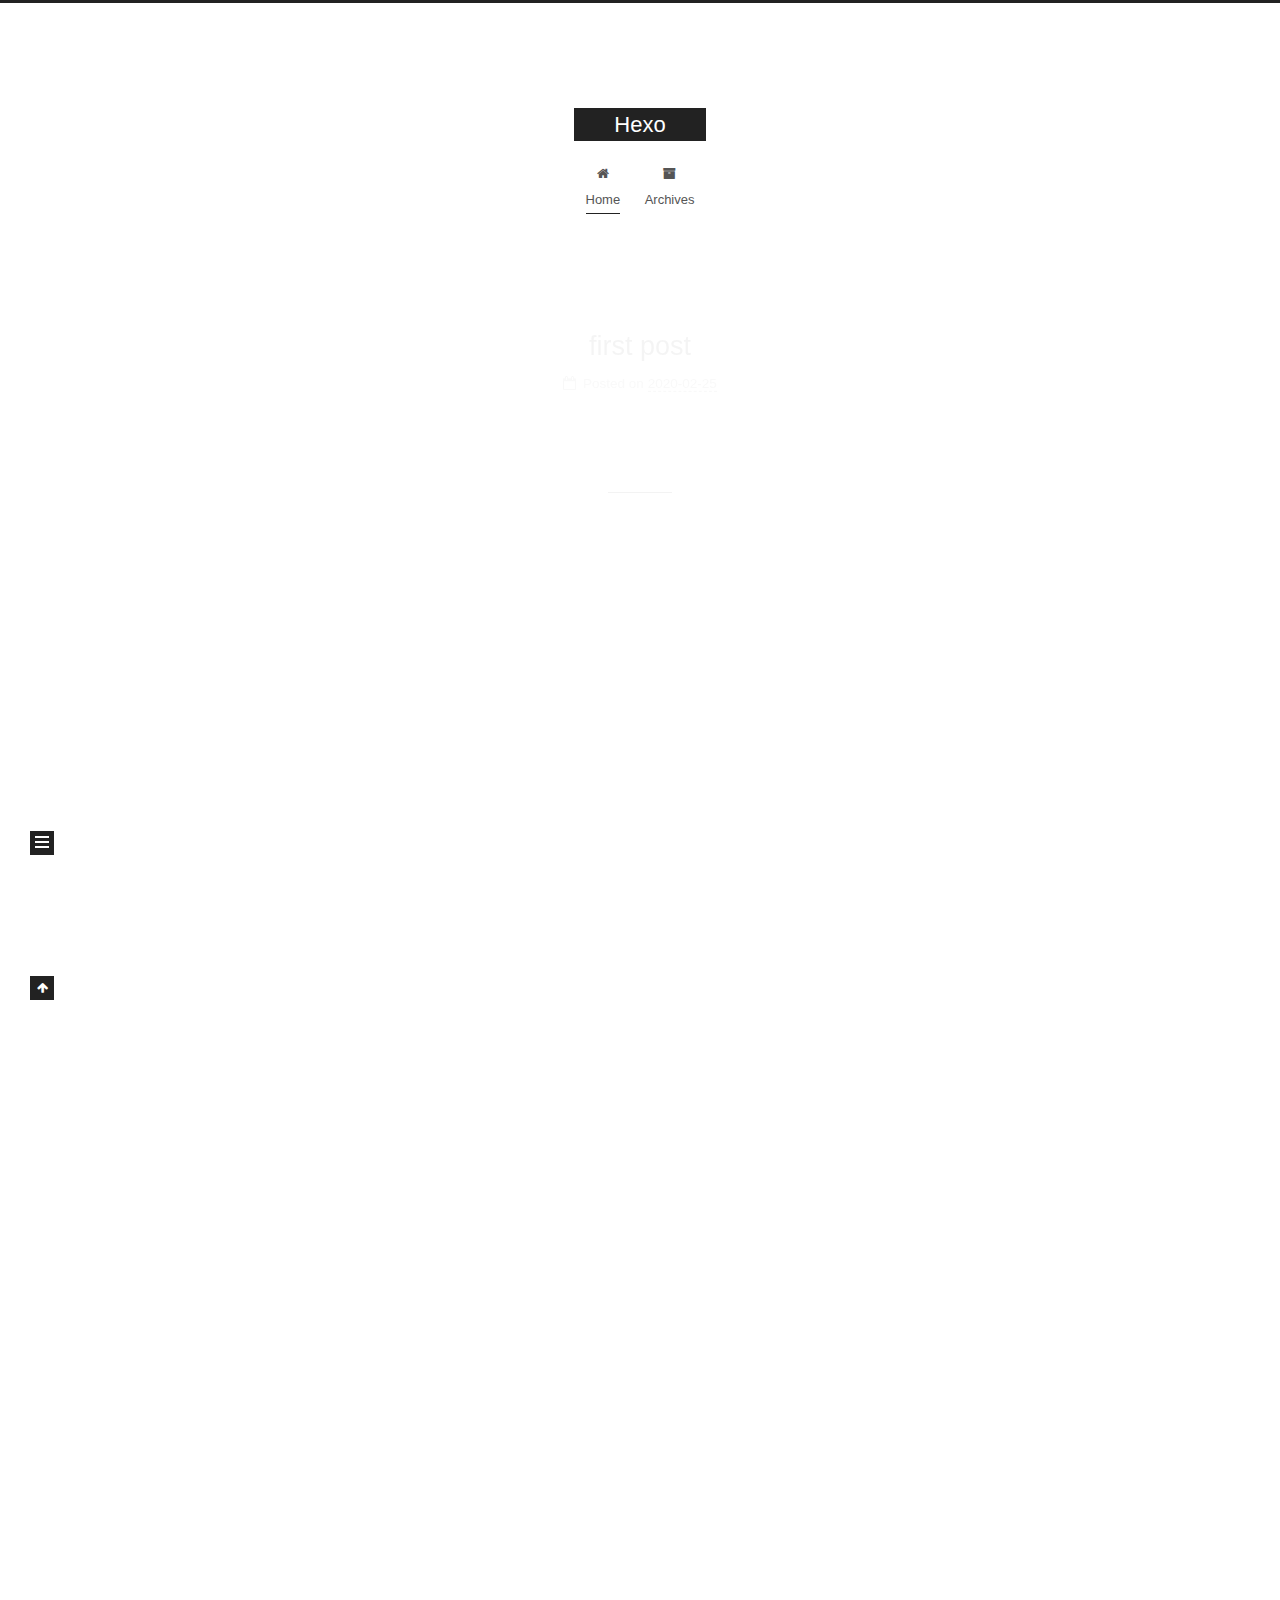
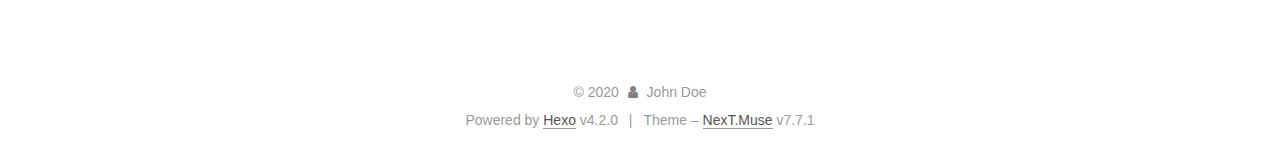
==== index.html @ 18171446 "Site updated: 2020-02-25 23:23:27" ====
<!DOCTYPE html>
<html lang="en">
<head>
  <meta charset="UTF-8">
<meta name="viewport" content="width=device-width, initial-scale=1, maximum-scale=2">
<meta name="theme-color" content="#222">
<meta name="generator" content="Hexo 4.2.0">
  <link rel="apple-touch-icon" sizes="180x180" href="/images/apple-touch-icon-next.png">
  <link rel="icon" type="image/png" sizes="32x32" href="/images/favicon-32x32-next.png">
  <link rel="icon" type="image/png" sizes="16x16" href="/images/favicon-16x16-next.png">
  <link rel="mask-icon" href="/images/logo.svg" color="#222">

<link rel="stylesheet" href="/css/main.css">


<link rel="stylesheet" href="/lib/font-awesome/css/font-awesome.min.css">

<script id="hexo-configurations">
    var NexT = window.NexT || {};
    var CONFIG = {"hostname":"yoursite.com","root":"/","scheme":"Muse","version":"7.7.1","exturl":false,"sidebar":{"position":"left","display":"post","padding":18,"offset":12,"onmobile":false},"copycode":{"enable":false,"show_result":false,"style":null},"back2top":{"enable":true,"sidebar":false,"scrollpercent":false},"bookmark":{"enable":false,"color":"#222","save":"auto"},"fancybox":false,"mediumzoom":false,"lazyload":false,"pangu":false,"comments":{"style":"tabs","active":null,"storage":true,"lazyload":false,"nav":null},"algolia":{"hits":{"per_page":10},"labels":{"input_placeholder":"Search for Posts","hits_empty":"We didn't find any results for the search: ${query}","hits_stats":"${hits} results found in ${time} ms"}},"localsearch":{"enable":false,"trigger":"auto","top_n_per_article":1,"unescape":false,"preload":false},"motion":{"enable":true,"async":false,"transition":{"post_block":"fadeIn","post_header":"slideDownIn","post_body":"slideDownIn","coll_header":"slideLeftIn","sidebar":"slideUpIn"}}};
  </script>

  <meta property="og:type" content="website">
<meta property="og:title" content="Hexo">
<meta property="og:url" content="http://yoursite.com/index.html">
<meta property="og:site_name" content="Hexo">
<meta property="og:locale" content="en_US">
<meta property="article:author" content="John Doe">
<meta name="twitter:card" content="summary">

<link rel="canonical" href="http://yoursite.com/">


<script id="page-configurations">
  // https://hexo.io/docs/variables.html
  CONFIG.page = {
    sidebar: "",
    isHome: true,
    isPost: false
  };
</script>

  <title>Hexo</title>
  






  <noscript>
  <style>
  .use-motion .brand,
  .use-motion .menu-item,
  .sidebar-inner,
  .use-motion .post-block,
  .use-motion .pagination,
  .use-motion .comments,
  .use-motion .post-header,
  .use-motion .post-body,
  .use-motion .collection-header { opacity: initial; }

  .use-motion .site-title,
  .use-motion .site-subtitle {
    opacity: initial;
    top: initial;
  }

  .use-motion .logo-line-before i { left: initial; }
  .use-motion .logo-line-after i { right: initial; }
  </style>
</noscript>

</head>

<body itemscope itemtype="http://schema.org/WebPage">
  <div class="container use-motion">
    <div class="headband"></div>

    <header class="header" itemscope itemtype="http://schema.org/WPHeader">
      <div class="header-inner"><div class="site-brand-container">
  <div class="site-nav-toggle">
    <div class="toggle" aria-label="Toggle navigation bar">
      <span class="toggle-line toggle-line-first"></span>
      <span class="toggle-line toggle-line-middle"></span>
      <span class="toggle-line toggle-line-last"></span>
    </div>
  </div>

  <div class="site-meta">

    <div>
      <a href="/" class="brand" rel="start">
        <span class="logo-line-before"><i></i></span>
        <span class="site-title">Hexo</span>
        <span class="logo-line-after"><i></i></span>
      </a>
    </div>
  </div>

  <div class="site-nav-right">
    <div class="toggle popup-trigger">
    </div>
  </div>
</div>


<nav class="site-nav">
  
  <ul id="menu" class="menu">
        <li class="menu-item menu-item-home">

    <a href="/" rel="section"><i class="fa fa-fw fa-home"></i>Home</a>

  </li>
        <li class="menu-item menu-item-archives">

    <a href="/archives/" rel="section"><i class="fa fa-fw fa-archive"></i>Archives</a>

  </li>
  </ul>

</nav>
</div>
    </header>

    
  <div class="back-to-top">
    <i class="fa fa-arrow-up"></i>
    <span>0%</span>
  </div>


    <main class="main">
      <div class="main-inner">
        <div class="content-wrap">
          

          <div class="content">
            

  <div class="posts-expand">
        
  
  
  <article itemscope itemtype="http://schema.org/Article" class="post-block home" lang="en">
    <link itemprop="mainEntityOfPage" href="http://yoursite.com/2020/02/25/first-post/">

    <span hidden itemprop="author" itemscope itemtype="http://schema.org/Person">
      <meta itemprop="image" content="/images/avatar.gif">
      <meta itemprop="name" content="John Doe">
      <meta itemprop="description" content="">
    </span>

    <span hidden itemprop="publisher" itemscope itemtype="http://schema.org/Organization">
      <meta itemprop="name" content="Hexo">
    </span>
      <header class="post-header">
        <h1 class="post-title" itemprop="name headline">
          
            <a href="/2020/02/25/first-post/" class="post-title-link" itemprop="url">first post</a>
        </h1>

        <div class="post-meta">
            <span class="post-meta-item">
              <span class="post-meta-item-icon">
                <i class="fa fa-calendar-o"></i>
              </span>
              <span class="post-meta-item-text">Posted on</span>

              <time title="Created: 2020-02-25 22:37:04" itemprop="dateCreated datePublished" datetime="2020-02-25T22:37:04+08:00">2020-02-25</time>
            </span>

          

        </div>
      </header>

    
    
    
    <div class="post-body" itemprop="articleBody">

      
          
      
    </div>

    
    
    
      <footer class="post-footer">
        <div class="post-eof"></div>
      </footer>
  </article>
  
  
  

        
  
  
  <article itemscope itemtype="http://schema.org/Article" class="post-block home" lang="en">
    <link itemprop="mainEntityOfPage" href="http://yoursite.com/2020/02/25/hello-world/">

    <span hidden itemprop="author" itemscope itemtype="http://schema.org/Person">
      <meta itemprop="image" content="/images/avatar.gif">
      <meta itemprop="name" content="John Doe">
      <meta itemprop="description" content="">
    </span>

    <span hidden itemprop="publisher" itemscope itemtype="http://schema.org/Organization">
      <meta itemprop="name" content="Hexo">
    </span>
      <header class="post-header">
        <h1 class="post-title" itemprop="name headline">
          
            <a href="/2020/02/25/hello-world/" class="post-title-link" itemprop="url">Hello World</a>
        </h1>

        <div class="post-meta">
            <span class="post-meta-item">
              <span class="post-meta-item-icon">
                <i class="fa fa-calendar-o"></i>
              </span>
              <span class="post-meta-item-text">Posted on</span>

              <time title="Created: 2020-02-25 22:09:13" itemprop="dateCreated datePublished" datetime="2020-02-25T22:09:13+08:00">2020-02-25</time>
            </span>

          

        </div>
      </header>

    
    
    
    <div class="post-body" itemprop="articleBody">

      
          <p>Welcome to <a href="https://hexo.io/" target="_blank" rel="noopener">Hexo</a>! This is your very first post. Check <a href="https://hexo.io/docs/" target="_blank" rel="noopener">documentation</a> for more info. If you get any problems when using Hexo, you can find the answer in <a href="https://hexo.io/docs/troubleshooting.html" target="_blank" rel="noopener">troubleshooting</a> or you can ask me on <a href="https://github.com/hexojs/hexo/issues" target="_blank" rel="noopener">GitHub</a>.</p>
<h2 id="Quick-Start"><a href="#Quick-Start" class="headerlink" title="Quick Start"></a>Quick Start</h2><h3 id="Create-a-new-post"><a href="#Create-a-new-post" class="headerlink" title="Create a new post"></a>Create a new post</h3><figure class="highlight bash"><table><tr><td class="gutter"><pre><span class="line">1</span><br></pre></td><td class="code"><pre><span class="line">$ hexo new <span class="string">"My New Post"</span></span><br></pre></td></tr></table></figure>

<p>More info: <a href="https://hexo.io/docs/writing.html" target="_blank" rel="noopener">Writing</a></p>
<h3 id="Run-server"><a href="#Run-server" class="headerlink" title="Run server"></a>Run server</h3><figure class="highlight bash"><table><tr><td class="gutter"><pre><span class="line">1</span><br></pre></td><td class="code"><pre><span class="line">$ hexo server</span><br></pre></td></tr></table></figure>

<p>More info: <a href="https://hexo.io/docs/server.html" target="_blank" rel="noopener">Server</a></p>
<h3 id="Generate-static-files"><a href="#Generate-static-files" class="headerlink" title="Generate static files"></a>Generate static files</h3><figure class="highlight bash"><table><tr><td class="gutter"><pre><span class="line">1</span><br></pre></td><td class="code"><pre><span class="line">$ hexo generate</span><br></pre></td></tr></table></figure>

<p>More info: <a href="https://hexo.io/docs/generating.html" target="_blank" rel="noopener">Generating</a></p>
<h3 id="Deploy-to-remote-sites"><a href="#Deploy-to-remote-sites" class="headerlink" title="Deploy to remote sites"></a>Deploy to remote sites</h3><figure class="highlight bash"><table><tr><td class="gutter"><pre><span class="line">1</span><br></pre></td><td class="code"><pre><span class="line">$ hexo deploy</span><br></pre></td></tr></table></figure>

<p>More info: <a href="https://hexo.io/docs/one-command-deployment.html" target="_blank" rel="noopener">Deployment</a></p>

      
    </div>

    
    
    
      <footer class="post-footer">
        <div class="post-eof"></div>
      </footer>
  </article>
  
  
  

  </div>

  



          </div>
          

<script>
  window.addEventListener('tabs:register', () => {
    let activeClass = CONFIG.comments.activeClass;
    if (CONFIG.comments.storage) {
      activeClass = localStorage.getItem('comments_active') || activeClass;
    }
    if (activeClass) {
      let activeTab = document.querySelector(`a[href="#comment-${activeClass}"]`);
      if (activeTab) {
        activeTab.click();
      }
    }
  });
  if (CONFIG.comments.storage) {
    window.addEventListener('tabs:click', event => {
      if (!event.target.matches('.tabs-comment .tab-content .tab-pane')) return;
      let commentClass = event.target.classList[1];
      localStorage.setItem('comments_active', commentClass);
    });
  }
</script>

        </div>
          
  
  <div class="toggle sidebar-toggle">
    <span class="toggle-line toggle-line-first"></span>
    <span class="toggle-line toggle-line-middle"></span>
    <span class="toggle-line toggle-line-last"></span>
  </div>

  <aside class="sidebar">
    <div class="sidebar-inner">

      <ul class="sidebar-nav motion-element">
        <li class="sidebar-nav-toc">
          Table of Contents
        </li>
        <li class="sidebar-nav-overview">
          Overview
        </li>
      </ul>

      <!--noindex-->
      <div class="post-toc-wrap sidebar-panel">
      </div>
      <!--/noindex-->

      <div class="site-overview-wrap sidebar-panel">
        <div class="site-author motion-element" itemprop="author" itemscope itemtype="http://schema.org/Person">
  <p class="site-author-name" itemprop="name">John Doe</p>
  <div class="site-description" itemprop="description"></div>
</div>
<div class="site-state-wrap motion-element">
  <nav class="site-state">
      <div class="site-state-item site-state-posts">
          <a href="/archives/">
        
          <span class="site-state-item-count">2</span>
          <span class="site-state-item-name">posts</span>
        </a>
      </div>
  </nav>
</div>



      </div>

    </div>
  </aside>
  <div id="sidebar-dimmer"></div>


      </div>
    </main>

    <footer class="footer">
      <div class="footer-inner">
        

<div class="copyright">
  
  &copy; 
  <span itemprop="copyrightYear">2020</span>
  <span class="with-love">
    <i class="fa fa-user"></i>
  </span>
  <span class="author" itemprop="copyrightHolder">John Doe</span>
</div>
  <div class="powered-by">Powered by <a href="https://hexo.io/" class="theme-link" rel="noopener" target="_blank">Hexo</a> v4.2.0
  </div>
  <span class="post-meta-divider">|</span>
  <div class="theme-info">Theme – <a href="https://muse.theme-next.org/" class="theme-link" rel="noopener" target="_blank">NexT.Muse</a> v7.7.1
  </div>

        








      </div>
    </footer>
  </div>

  
  <script src="/lib/anime.min.js"></script>
  <script src="/lib/velocity/velocity.min.js"></script>
  <script src="/lib/velocity/velocity.ui.min.js"></script>

<script src="/js/utils.js"></script>

<script src="/js/motion.js"></script>


<script src="/js/schemes/muse.js"></script>


<script src="/js/next-boot.js"></script>




  















  

  

</body>
</html>
---- css/main.css ----
:root {
  --body-bg-color: #fff;
  --content-bg-color: #fff;
  --card-bg-color: #f5f5f5;
  --text-color: #555;
  --link-color: #555;
  --link-hover-color: #222;
  --brand-color: #fff;
  --brand-hover-color: #fff;
  --table-row-odd-bg-color: #f9f9f9;
  --table-row-hover-bg-color: #f5f5f5;
  --menu-item-bg-color: #f5f5f5;
}
html {
  line-height: 1.15; /* 1 */
  -webkit-text-size-adjust: 100%; /* 2 */
}
body {
  margin: 0;
}
main {
  display: block;
}
h1 {
  font-size: 2em;
  margin: 0.67em 0;
}
hr {
  box-sizing: content-box; /* 1 */
  height: 0; /* 1 */
  overflow: visible; /* 2 */
}
pre {
  font-family: monospace, monospace; /* 1 */
  font-size: 1em; /* 2 */
}
a {
  background: transparent;
}
abbr[title] {
  border-bottom: none; /* 1 */
  text-decoration: underline; /* 2 */
  text-decoration: underline dotted; /* 2 */
}
b,
strong {
  font-weight: bolder;
}
code,
kbd,
samp {
  font-family: monospace, monospace; /* 1 */
  font-size: 1em; /* 2 */
}
small {
  font-size: 80%;
}
sub,
sup {
  font-size: 75%;
  line-height: 0;
  position: relative;
  vertical-align: baseline;
}
sub {
  bottom: -0.25em;
}
sup {
  top: -0.5em;
}
img {
  border-style: none;
}
button,
input,
optgroup,
select,
textarea {
  font-family: inherit; /* 1 */
  font-size: 100%; /* 1 */
  line-height: 1.15; /* 1 */
  margin: 0; /* 2 */
}
button,
input {
/* 1 */
  overflow: visible;
}
button,
select {
/* 1 */
  text-transform: none;
}
button,
[type='button'],
[type='reset'],
[type='submit'] {
  -webkit-appearance: button;
}
button::-moz-focus-inner,
[type='button']::-moz-focus-inner,
[type='reset']::-moz-focus-inner,
[type='submit']::-moz-focus-inner {
  border-style: none;
  padding: 0;
}
button:-moz-focusring,
[type='button']:-moz-focusring,
[type='reset']:-moz-focusring,
[type='submit']:-moz-focusring {
  outline: 1px dotted ButtonText;
}
fieldset {
  padding: 0.35em 0.75em 0.625em;
}
legend {
  box-sizing: border-box; /* 1 */
  color: inherit; /* 2 */
  display: table; /* 1 */
  max-width: 100%; /* 1 */
  padding: 0; /* 3 */
  white-space: normal; /* 1 */
}
progress {
  vertical-align: baseline;
}
textarea {
  overflow: auto;
}
[type='checkbox'],
[type='radio'] {
  box-sizing: border-box; /* 1 */
  padding: 0; /* 2 */
}
[type='number']::-webkit-inner-spin-button,
[type='number']::-webkit-outer-spin-button {
  height: auto;
}
[type='search'] {
  outline-offset: -2px; /* 2 */
  -webkit-appearance: textfield; /* 1 */
}
[type='search']::-webkit-search-decoration {
  -webkit-appearance: none;
}
::-webkit-file-upload-button {
  font: inherit; /* 2 */
  -webkit-appearance: button; /* 1 */
}
details {
  display: block;
}
summary {
  display: list-item;
}
template {
  display: none;
}
[hidden] {
  display: none;
}
::selection {
  background: #262a30;
  color: #fff;
}
html,
body {
  height: 100%;
}
body {
  background: var(--body-bg-color);
  color: var(--text-color);
  font-family: 'Lato', "PingFang SC", "Microsoft YaHei", sans-serif;
  font-size: 1em;
  line-height: 2;
}
@media (max-width: 991px) {
  body {
    padding-left: 0 !important;
    padding-right: 0 !important;
  }
}
h1,
h2,
h3,
h4,
h5,
h6 {
  font-family: 'Lato', "PingFang SC", "Microsoft YaHei", sans-serif;
  font-weight: bold;
  line-height: 1.5;
  margin: 20px 0 15px;
}
h1 {
  font-size: 1.5em;
}
h2 {
  font-size: 1.375em;
}
h3 {
  font-size: 1.25em;
}
h4 {
  font-size: 1.125em;
}
h5 {
  font-size: 1em;
}
h6 {
  font-size: 0.875em;
}
p {
  margin: 0 0 20px 0;
}
a,
span.exturl {
  border-bottom: 1px solid #999;
  color: var(--link-color);
  outline: 0;
  text-decoration: none;
  overflow-wrap: break-word;
  word-wrap: break-word;
  cursor: pointer;
}
a:hover,
span.exturl:hover {
  border-bottom-color: var(--link-hover-color);
  color: var(--link-hover-color);
}
iframe,
img,
video {
  display: block;
  margin-left: auto;
  margin-right: auto;
  max-width: 100%;
}
hr {
  background-image: repeating-linear-gradient(-45deg, #ddd, #ddd 4px, transparent 4px, transparent 8px);
  border: 0;
  height: 3px;
  margin: 40px 0;
}
blockquote {
  border-left: 4px solid #ddd;
  color: #666;
  margin: 0;
  padding: 0 15px;
}
blockquote cite::before {
  content: '-';
  padding: 0 5px;
}
dt {
  font-weight: bold;
}
dd {
  margin: 0;
  padding: 0;
}
kbd {
  background-color: #f5f5f5;
  background-image: linear-gradient(#eee, #fff, #eee);
  border: 1px solid #ccc;
  border-radius: 0.2em;
  box-shadow: 0.1em 0.1em 0.2em rgba(0,0,0,0.1);
  font-family: inherit;
  padding: 0.1em 0.3em;
  white-space: nowrap;
}
.table-container {
  overflow: auto;
}
table {
  border-collapse: collapse;
  border-spacing: 0;
  font-size: 0.875em;
  margin: 0 0 20px 0;
  width: 100%;
}
tbody tr:nth-of-type(odd) {
  background: var(--table-row-odd-bg-color);
}
tbody tr:hover {
  background: var(--table-row-hover-bg-color);
}
caption,
th,
td {
  font-weight: normal;
  padding: 8px;
  text-align: left;
  vertical-align: middle;
}
th,
td {
  border: 1px solid #ddd;
  border-bottom: 3px solid #ddd;
}
th {
  font-weight: 700;
  padding-bottom: 10px;
}
td {
  border-bottom-width: 1px;
}
.btn {
  background: #222;
  border: 2px solid #222;
  border-radius: 0;
  color: #fff;
  display: inline-block;
  font-size: 0.875em;
  line-height: 2;
  padding: 0 20px;
  text-decoration: none;
  transition-property: background-color;
  transition-delay: 0s;
  transition-duration: 0.2s;
  transition-timing-function: ease-in-out;
}
.btn:hover {
  background: #fff;
  border-color: #222;
  color: #222;
}
.btn + .btn {
  margin: 0 0 8px 8px;
}
.btn .fa-fw {
  text-align: left;
  width: 1.285714285714286em;
}
.toggle {
  line-height: 0;
}
.toggle .toggle-line {
  background: #fff;
  display: inline-block;
  height: 2px;
  left: 0;
  position: relative;
  top: 0;
  transition: all 0.4s;
  vertical-align: top;
  width: 100%;
}
.toggle .toggle-line:not(:first-child) {
  margin-top: 3px;
}
.toggle.toggle-arrow .toggle-line-first {
  left: 50%;
  top: 2px;
  transform: rotate(45deg);
  width: 50%;
}
.toggle.toggle-arrow .toggle-line-middle {
  left: 2px;
  width: 90%;
}
.toggle.toggle-arrow .toggle-line-last {
  left: 50%;
  top: -2px;
  transform: rotate(-45deg);
  width: 50%;
}
.toggle.toggle-close .toggle-line-first {
  transform: rotate(-45deg);
  top: 5px;
}
.toggle.toggle-close .toggle-line-middle {
  opacity: 0;
}
.toggle.toggle-close .toggle-line-last {
  transform: rotate(45deg);
  top: -5px;
}
.highlight,
pre {
  background: #f7f7f7;
  color: #4d4d4c;
  line-height: 1.6;
  margin: 0 auto 20px;
}
pre,
code {
  font-family: consolas, Menlo, monospace, "PingFang SC", "Microsoft YaHei";
}
code {
  background: #eee;
  border-radius: 3px;
  color: #555;
  padding: 2px 4px;
  overflow-wrap: break-word;
  word-wrap: break-word;
}
.highlight *::selection {
  background: #d6d6d6;
}
.highlight pre {
  border: 0;
  margin: 0;
  padding: 10px 0;
}
.highlight table {
  border: 0;
  margin: 0;
  width: auto;
}
.highlight td {
  border: 0;
  padding: 0;
}
.highlight figcaption {
  background: #eee;
  color: #4d4d4c;
  display: flex;
  font-size: 0.875em;
  justify-content: space-between;
  line-height: 1.2;
  padding: 0.5em;
}
.highlight figcaption a {
  color: #4d4d4c;
}
.highlight figcaption a:hover {
  border-bottom-color: #4d4d4c;
}
.highlight .gutter {
  -moz-user-select: none;
  -ms-user-select: none;
  -webkit-user-select: none;
  user-select: none;
}
.highlight .gutter pre {
  background: #eff2f3;
  color: #869194;
  padding-left: 10px;
  padding-right: 10px;
  text-align: right;
}
.highlight .code pre {
  background: #f7f7f7;
  padding-left: 10px;
  width: 100%;
}
.gist table {
  width: auto;
}
.gist table td {
  border: 0;
}
pre {
  overflow: auto;
  padding: 10px;
}
pre code {
  background: none;
  color: #4d4d4c;
  font-size: 0.875em;
  padding: 0;
  text-shadow: none;
}
pre .deletion {
  background: #fdd;
}
pre .addition {
  background: #dfd;
}
pre .meta {
  color: #eab700;
  -moz-user-select: none;
  -ms-user-select: none;
  -webkit-user-select: none;
  user-select: none;
}
pre .comment {
  color: #8e908c;
}
pre .variable,
pre .attribute,
pre .tag,
pre .name,
pre .regexp,
pre .ruby .constant,
pre .xml .tag .title,
pre .xml .pi,
pre .xml .doctype,
pre .html .doctype,
pre .css .id,
pre .css .class,
pre .css .pseudo {
  color: #c82829;
}
pre .number,
pre .preprocessor,
pre .built_in,
pre .builtin-name,
pre .literal,
pre .params,
pre .constant,
pre .command {
  color: #f5871f;
}
pre .ruby .class .title,
pre .css .rules .attribute,
pre .string,
pre .symbol,
pre .value,
pre .inheritance,
pre .header,
pre .ruby .symbol,
pre .xml .cdata,
pre .special,
pre .formula {
  color: #718c00;
}
pre .title,
pre .css .hexcolor {
  color: #3e999f;
}
pre .function,
pre .python .decorator,
pre .python .title,
pre .ruby .function .title,
pre .ruby .title .keyword,
pre .perl .sub,
pre .javascript .title,
pre .coffeescript .title {
  color: #4271ae;
}
pre .keyword,
pre .javascript .function {
  color: #8959a8;
}
.blockquote-center {
  border-left: none;
  margin: 40px 0;
  padding: 0;
  position: relative;
  text-align: center;
}
.blockquote-center::before,
.blockquote-center::after {
  background-repeat: no-repeat;
  background-size: 22px 22px;
  content: ' ';
  display: block;
  height: 24px;
  opacity: 0.2;
  position: absolute;
  width: 100%;
}
.blockquote-center::before {
  background-image: url("../images/quote-l.svg");
  background-position: 0 -6px;
  border-top: 1px solid #ccc;
  top: -20px;
}
.blockquote-center::after {
  background-image: url("../images/quote-r.svg");
  background-position: 100% 8px;
  border-bottom: 1px solid #ccc;
  bottom: -20px;
}
.blockquote-center p,
.blockquote-center div {
  text-align: center;
}
.post-body .group-picture img {
  margin: 0 auto;
  padding: 0 3px;
}
.group-picture-row {
  margin-bottom: 6px;
  overflow: hidden;
}
.group-picture-column {
  float: left;
  margin-bottom: 10px;
}
.post-body .label {
  color: #555;
  display: inline;
  padding: 0 2px;
}
.post-body .label.default {
  background: #f0f0f0;
}
.post-body .label.primary {
  background: #efe6f7;
}
.post-body .label.info {
  background: #e5f2f8;
}
.post-body .label.success {
  background: #e7f4e9;
}
.post-body .label.warning {
  background: #fcf6e1;
}
.post-body .label.danger {
  background: #fae8eb;
}
.post-body .tabs {
  margin-bottom: 20px;
}
.post-body .tabs,
.tabs-comment {
  display: block;
  padding-top: 10px;
  position: relative;
}
.post-body .tabs ul.nav-tabs,
.tabs-comment ul.nav-tabs {
  display: flex;
  flex-wrap: wrap;
  margin: 0;
  margin-bottom: -1px;
  padding: 0;
}
@media (max-width: 413px) {
  .post-body .tabs ul.nav-tabs,
  .tabs-comment ul.nav-tabs {
    display: block;
    margin-bottom: 5px;
  }
}
.post-body .tabs ul.nav-tabs li.tab,
.tabs-comment ul.nav-tabs li.tab {
  border-bottom: 1px solid #ddd;
  border-left: 1px solid transparent;
  border-right: 1px solid transparent;
  border-top: 3px solid transparent;
  flex-grow: 1;
  list-style-type: none;
  border-radius: 0 0 0 0;
}
@media (max-width: 413px) {
  .post-body .tabs ul.nav-tabs li.tab,
  .tabs-comment ul.nav-tabs li.tab {
    border-bottom: 1px solid transparent;
    border-left: 3px solid transparent;
    border-right: 1px solid transparent;
    border-top: 1px solid transparent;
  }
}
@media (max-width: 413px) {
  .post-body .tabs ul.nav-tabs li.tab,
  .tabs-comment ul.nav-tabs li.tab {
    border-radius: 0;
  }
}
.post-body .tabs ul.nav-tabs li.tab a,
.tabs-comment ul.nav-tabs li.tab a {
  border-bottom: initial;
  display: block;
  line-height: 1.8;
  outline: 0;
  padding: 0.25em 0.75em;
  text-align: center;
  transition-delay: 0s;
  transition-duration: 0.2s;
  transition-timing-function: ease-out;
}
.post-body .tabs ul.nav-tabs li.tab a i,
.tabs-comment ul.nav-tabs li.tab a i {
  width: 1.285714285714286em;
}
.post-body .tabs ul.nav-tabs li.tab.active,
.tabs-comment ul.nav-tabs li.tab.active {
  border-bottom: 1px solid transparent;
  border-left: 1px solid #ddd;
  border-right: 1px solid #ddd;
  border-top: 3px solid #fc6423;
}
@media (max-width: 413px) {
  .post-body .tabs ul.nav-tabs li.tab.active,
  .tabs-comment ul.nav-tabs li.tab.active {
    border-bottom: 1px solid #ddd;
    border-left: 3px solid #fc6423;
    border-right: 1px solid #ddd;
    border-top: 1px solid #ddd;
  }
}
.post-body .tabs ul.nav-tabs li.tab.active a,
.tabs-comment ul.nav-tabs li.tab.active a {
  color: var(--link-color);
  cursor: default;
}
.post-body .tabs .tab-content .tab-pane,
.tabs-comment .tab-content .tab-pane {
  border: 1px solid #ddd;
  border-top: 0;
  padding: 20px 20px 0 20px;
  border-radius: 0;
}
.post-body .tabs .tab-content .tab-pane:not(.active),
.tabs-comment .tab-content .tab-pane:not(.active) {
  display: none;
}
.post-body .tabs .tab-content .tab-pane.active,
.tabs-comment .tab-content .tab-pane.active {
  display: block;
}
.post-body .tabs .tab-content .tab-pane.active:nth-of-type(1),
.tabs-comment .tab-content .tab-pane.active:nth-of-type(1) {
  border-radius: 0 0 0 0;
}
@media (max-width: 413px) {
  .post-body .tabs .tab-content .tab-pane.active:nth-of-type(1),
  .tabs-comment .tab-content .tab-pane.active:nth-of-type(1) {
    border-radius: 0;
  }
}
.post-body .note {
  border-radius: 3px;
  margin-bottom: 20px;
  padding: 15px;
  position: relative;
  border: 1px solid #eee;
  border-left-width: 5px;
}
.post-body .note h2,
.post-body .note h3,
.post-body .note h4,
.post-body .note h5,
.post-body .note h6 {
  margin-top: 0;
  border-bottom: initial;
  margin-bottom: 0;
  padding-top: 0;
}
.post-body .note p:first-child,
.post-body .note ul:first-child,
.post-body .note ol:first-child,
.post-body .note table:first-child,
.post-body .note pre:first-child,
.post-body .note blockquote:first-child,
.post-body .note img:first-child {
  margin-top: 0;
}
.post-body .note p:last-child,
.post-body .note ul:last-child,
.post-body .note ol:last-child,
.post-body .note table:last-child,
.post-body .note pre:last-child,
.post-body .note blockquote:last-child,
.post-body .note img:last-child {
  margin-bottom: 0;
}
.post-body .note.default {
  border-left-color: #777;
}
.post-body .note.default h2,
.post-body .note.default h3,
.post-body .note.default h4,
.post-body .note.default h5,
.post-body .note.default h6 {
  color: #777;
}
.post-body .note.primary {
  border-left-color: #6f42c1;
}
.post-body .note.primary h2,
.post-body .note.primary h3,
.post-body .note.primary h4,
.post-body .note.primary h5,
.post-body .note.primary h6 {
  color: #6f42c1;
}
.post-body .note.info {
  border-left-color: #428bca;
}
.post-body .note.info h2,
.post-body .note.info h3,
.post-body .note.info h4,
.post-body .note.info h5,
.post-body .note.info h6 {
  color: #428bca;
}
.post-body .note.success {
  border-left-color: #5cb85c;
}
.post-body .note.success h2,
.post-body .note.success h3,
.post-body .note.success h4,
.post-body .note.success h5,
.post-body .note.success h6 {
  color: #5cb85c;
}
.post-body .note.warning {
  border-left-color: #f0ad4e;
}
.post-body .note.warning h2,
.post-body .note.warning h3,
.post-body .note.warning h4,
.post-body .note.warning h5,
.post-body .note.warning h6 {
  color: #f0ad4e;
}
.post-body .note.danger {
  border-left-color: #d9534f;
}
.post-body .note.danger h2,
.post-body .note.danger h3,
.post-body .note.danger h4,
.post-body .note.danger h5,
.post-body .note.danger h6 {
  color: #d9534f;
}
.pagination .prev,
.pagination .next,
.pagination .page-number,
.pagination .space {
  display: inline-block;
  margin: 0 10px;
  padding: 0 11px;
  position: relative;
  top: -1px;
}
@media (max-width: 767px) {
  .pagination .prev,
  .pagination .next,
  .pagination .page-number,
  .pagination .space {
    margin: 0 5px;
  }
}
.pagination {
  border-top: 1px solid #eee;
  margin: 120px 0 0;
  text-align: center;
}
.pagination .prev,
.pagination .next,
.pagination .page-number {
  border-bottom: 0;
  border-top: 1px solid #eee;
  transition-property: border-color;
  transition-delay: 0s;
  transition-duration: 0.2s;
  transition-timing-function: ease-in-out;
}
.pagination .prev:hover,
.pagination .next:hover,
.pagination .page-number:hover {
  border-top-color: #222;
}
.pagination .space {
  margin: 0;
  padding: 0;
}
.pagination .prev {
  margin-left: 0;
}
.pagination .next {
  margin-right: 0;
}
.pagination .page-number.current {
  background: #ccc;
  border-top-color: #ccc;
  color: #fff;
}
@media (max-width: 767px) {
  .pagination {
    border-top: none;
  }
  .pagination .prev,
  .pagination .next,
  .pagination .page-number {
    border-bottom: 1px solid #eee;
    border-top: 0;
    margin-bottom: 10px;
    padding: 0 10px;
  }
  .pagination .prev:hover,
  .pagination .next:hover,
  .pagination .page-number:hover {
    border-bottom-color: #222;
  }
}
.comments {
  margin: 60px 20px 0;
  overflow: hidden;
}
.comment-button-group {
  display: flex;
  flex-wrap: wrap-reverse;
  justify-content: center;
  margin: 1em 0;
}
.comment-button-group .comment-button {
  margin: 0.1em 0.2em;
}
.comment-button-group .comment-button.active {
  background: #fff;
  border-color: #222;
  color: #222;
}
.comment-position {
  display: none;
}
.comment-position.active {
  display: block;
}
.tabs-comment {
  background: var(--content-bg-color);
  margin-top: 4em;
  padding-top: 0;
}
.tabs-comment .comments {
  border: 0;
  box-shadow: none;
  margin-top: 0;
  padding-top: 0;
}
.container {
  min-height: 100%;
  position: relative;
}
.main-inner {
  margin: 0 auto;
  width: 700px;
}
@media (min-width: 1200px) {
  .main-inner {
    width: 800px;
  }
}
@media (min-width: 1600px) {
  .main-inner {
    width: 900px;
  }
}
.header {
  background: transparent;
}
.header-inner {
  margin: 0 auto;
  width: 700px;
}
@media (min-width: 1200px) {
  .header-inner {
    width: 800px;
  }
}
@media (min-width: 1600px) {
  .header-inner {
    width: 900px;
  }
}
.site-brand-container {
  display: flex;
  flex-shrink: 0;
  padding: 0 10px;
}
.headband {
  background: #222;
  height: 3px;
}
.site-meta {
  flex-grow: 1;
  text-align: center;
}
@media (max-width: 767px) {
  .site-meta {
    text-align: center;
  }
}
.brand {
  border-bottom: none;
  color: var(--brand-color);
  display: inline-block;
  line-height: 1.375em;
  padding: 0 40px;
  position: relative;
}
.brand:hover {
  color: var(--brand-hover-color);
}
.site-title {
  display: inline-block;
  font-family: 'Lato', "PingFang SC", "Microsoft YaHei", sans-serif;
  font-size: 1.375em;
  font-weight: normal;
  line-height: 1.5;
  vertical-align: top;
}
.site-subtitle {
  color: #999;
  font-size: 0.8125em;
  margin: 10px 0;
}
.use-motion .brand {
  opacity: 0;
}
.use-motion .site-title,
.use-motion .site-subtitle,
.use-motion .custom-logo-image {
  opacity: 0;
  position: relative;
  top: -10px;
}
.site-nav-toggle,
.site-nav-right {
  display: none;
}
@media (max-width: 767px) {
  .site-nav-toggle,
  .site-nav-right {
    display: flex;
    flex-direction: column;
    justify-content: center;
  }
}
.site-nav-toggle .toggle,
.site-nav-right .toggle {
  color: var(--text-color);
  padding: 10px;
  width: 22px;
}
.site-nav-toggle .toggle .toggle-line,
.site-nav-right .toggle .toggle-line {
  background: var(--text-color);
  border-radius: 1px;
}
.site-nav {
  display: block;
}
@media (max-width: 767px) {
  .site-nav {
    clear: both;
    display: none;
  }
}
.site-nav.site-nav-on {
  display: block;
}
.menu {
  margin-top: 20px;
  padding-left: 0;
  text-align: center;
}
.menu-item {
  display: inline-block;
  list-style: none;
  margin: 0 10px;
}
@media (max-width: 767px) {
  .menu-item {
    display: block;
    margin-top: 10px;
  }
  .menu-item.menu-item-search {
    display: none;
  }
}
.menu-item a,
.menu-item span.exturl {
  border-bottom: 0;
  display: block;
  font-size: 0.8125em;
  transition-property: border-color;
  transition-delay: 0s;
  transition-duration: 0.2s;
  transition-timing-function: ease-in-out;
}
@media (hover: none) {
  .menu-item a:hover,
  .menu-item span.exturl:hover {
    border-bottom-color: transparent !important;
  }
}
.menu-item .fa {
  margin-right: 8px;
}
.menu-item .badge {
  display: inline-block;
  font-weight: bold;
  line-height: 1;
  margin-left: 0.35em;
  margin-top: 0.35em;
  text-align: center;
  white-space: nowrap;
}
@media (max-width: 767px) {
  .menu-item .badge {
    float: right;
    margin-left: 0;
  }
}
.menu-item-active a,
.menu .menu-item a:hover,
.menu .menu-item span.exturl:hover {
  background: var(--menu-item-bg-color);
}
.use-motion .menu-item {
  opacity: 0;
}
.sidebar {
  background: #222;
  bottom: 0;
  box-shadow: inset 0 2px 6px #000;
  position: fixed;
  top: 0;
}
@media (max-width: 991px) {
  .sidebar {
    display: none;
  }
}
.sidebar-inner {
  color: #999;
  padding: 18px 10px;
  text-align: center;
}
.cc-license {
  margin-top: 10px;
  text-align: center;
}
.cc-license .cc-opacity {
  border-bottom: none;
  opacity: 0.7;
}
.cc-license .cc-opacity:hover {
  opacity: 0.9;
}
.cc-license img {
  display: inline-block;
}
.site-author-image {
  border: 2px solid #333;
  display: block;
  margin: 0 auto;
  max-width: 96px;
  padding: 2px;
}
.site-author-name {
  color: #f5f5f5;
  font-weight: normal;
  margin: 5px 0 0;
  text-align: center;
}
.site-description {
  color: #999;
  font-size: 1em;
  margin-top: 5px;
  text-align: center;
}
.links-of-author {
  margin-top: 15px;
}
.links-of-author a,
.links-of-author span.exturl {
  border-bottom-color: #555;
  display: inline-block;
  font-size: 0.8125em;
  margin-bottom: 10px;
  margin-right: 10px;
  vertical-align: middle;
}
.links-of-author a::before,
.links-of-author span.exturl::before {
  background: #ccff20;
  border-radius: 50%;
  content: ' ';
  display: inline-block;
  height: 4px;
  margin-right: 3px;
  vertical-align: middle;
  width: 4px;
}
.sidebar-button {
  margin-top: 15px;
}
.sidebar-button a {
  border: 1px solid #fc6423;
  border-radius: 4px;
  color: #fc6423;
  display: inline-block;
  padding: 0 15px;
}
.sidebar-button a .fa {
  margin-right: 5px;
}
.sidebar-button a:hover {
  background: #fc6423;
  border: 1px solid #fc6423;
  color: #fff;
}
.sidebar-button a:hover .fa {
  color: #fff;
}
.links-of-blogroll {
  font-size: 0.8125em;
  margin-top: 10px;
}
.links-of-blogroll-title {
  font-size: 0.875em;
  font-weight: 600;
  margin-top: 0;
}
.links-of-blogroll-list {
  list-style: none;
  margin: 0;
  padding: 0;
}
#sidebar-dimmer {
  display: none;
}
@media (max-width: 767px) {
  #sidebar-dimmer {
    background: #000;
    display: block;
    height: 100%;
    left: 100%;
    opacity: 0;
    position: fixed;
    top: 0;
    width: 100%;
    z-index: 1100;
  }
  .sidebar-active + #sidebar-dimmer {
    opacity: 0.7;
    transform: translateX(-100%);
    transition: opacity 0.5s;
  }
}
.sidebar-nav {
  margin: 0;
  padding-bottom: 20px;
  padding-left: 0;
}
.sidebar-nav li {
  border-bottom: 1px solid transparent;
  color: #555;
  cursor: pointer;
  display: inline-block;
  font-size: 0.875em;
}
.sidebar-nav li.sidebar-nav-overview {
  margin-left: 10px;
}
.sidebar-nav li:hover {
  color: #f5f5f5;
}
.sidebar-nav .sidebar-nav-active {
  border-bottom-color: #87daff;
  color: #87daff;
}
.sidebar-nav .sidebar-nav-active:hover {
  color: #87daff;
}
.sidebar-panel {
  display: none;
  overflow-x: hidden;
  overflow-y: auto;
}
.sidebar-panel-active {
  display: block;
}
.sidebar-toggle {
  background: #222;
  bottom: 45px;
  cursor: pointer;
  height: 14px;
  left: 30px;
  padding: 5px;
  position: fixed;
  width: 14px;
  z-index: 1300;
}
@media (max-width: 991px) {
  .sidebar-toggle {
    left: 20px;
    opacity: 0.8;
    display: none;
  }
}
.sidebar-toggle:hover .toggle-line {
  background: #87daff;
}
.post-toc {
  font-size: 0.875em;
}
.post-toc ol {
  list-style: none;
  margin: 0;
  padding: 0 2px 5px 10px;
  text-align: left;
}
.post-toc ol > ol {
  padding-left: 0;
}
.post-toc ol a {
  transition-property: all;
  transition-delay: 0s;
  transition-duration: 0.2s;
  transition-timing-function: ease-in-out;
}
.post-toc .nav-item {
  line-height: 1.8;
  overflow: hidden;
  text-overflow: ellipsis;
  white-space: nowrap;
}
.post-toc .nav .nav-child {
  display: none;
}
.post-toc .nav .active > .nav-child {
  display: block;
}
.post-toc .nav .active-current > .nav-child {
  display: block;
}
.post-toc .nav .active-current > .nav-child > .nav-item {
  display: block;
}
.post-toc .nav .active > a {
  border-bottom-color: #87daff;
  color: #87daff;
}
.post-toc .nav .active-current > a {
  color: #87daff;
}
.post-toc .nav .active-current > a:hover {
  color: #87daff;
}
.site-state {
  display: flex;
  justify-content: center;
  line-height: 1.4;
  margin-top: 10px;
  overflow: hidden;
  text-align: center;
  white-space: nowrap;
}
.site-state-item {
  padding: 0 15px;
}
.site-state-item:not(:first-child) {
  border-left: 1px solid #333;
}
.site-state-item a {
  border-bottom: none;
}
.site-state-item-count {
  display: block;
  font-size: 1.25em;
  font-weight: 600;
  text-align: center;
}
.site-state-item-name {
  color: inherit;
  font-size: 0.875em;
}
.footer {
  color: #999;
  font-size: 0.875em;
  padding: 20px 0;
}
.footer.footer-fixed {
  bottom: 0;
  left: 0;
  position: absolute;
  right: 0;
}
.footer-inner {
  box-sizing: border-box;
  margin: 0 auto;
  text-align: center;
  width: 700px;
}
@media (min-width: 1200px) {
  .footer-inner {
    width: 800px;
  }
}
@media (min-width: 1600px) {
  .footer-inner {
    width: 900px;
  }
}
.with-love {
  color: #808080;
  display: inline-block;
  margin: 0 5px;
}
.powered-by,
.theme-info {
  display: inline-block;
}
@-moz-keyframes iconAnimate {
  0%, 100% {
    transform: scale(1);
  }
  10%, 30% {
    transform: scale(0.9);
  }
  20%, 40%, 60%, 80% {
    transform: scale(1.1);
  }
  50%, 70% {
    transform: scale(1.1);
  }
}
@-webkit-keyframes iconAnimate {
  0%, 100% {
    transform: scale(1);
  }
  10%, 30% {
    transform: scale(0.9);
  }
  20%, 40%, 60%, 80% {
    transform: scale(1.1);
  }
  50%, 70% {
    transform: scale(1.1);
  }
}
@-o-keyframes iconAnimate {
  0%, 100% {
    transform: scale(1);
  }
  10%, 30% {
    transform: scale(0.9);
  }
  20%, 40%, 60%, 80% {
    transform: scale(1.1);
  }
  50%, 70% {
    transform: scale(1.1);
  }
}
@keyframes iconAnimate {
  0%, 100% {
    transform: scale(1);
  }
  10%, 30% {
    transform: scale(0.9);
  }
  20%, 40%, 60%, 80% {
    transform: scale(1.1);
  }
  50%, 70% {
    transform: scale(1.1);
  }
}
.back-to-top {
  font-size: 12px;
  text-align: center;
  transition-delay: 0s;
  transition-duration: 0.2s;
  transition-timing-function: ease-in-out;
}
.back-to-top {
  background: #222;
  bottom: -100px;
  box-sizing: border-box;
  color: #fff;
  cursor: pointer;
  left: 30px;
  opacity: 1;
  padding: 0 6px;
  position: fixed;
  transition-property: bottom;
  z-index: 1300;
  width: 24px;
}
.back-to-top span {
  display: none;
}
.back-to-top:hover {
  color: #87daff;
}
.back-to-top.back-to-top-on {
  bottom: 19px;
}
@media (max-width: 991px) {
  .back-to-top {
    left: 20px;
    opacity: 0.8;
  }
}
.post-body {
  font-family: 'Lato', "PingFang SC", "Microsoft YaHei", sans-serif;
  overflow-wrap: break-word;
  word-wrap: break-word;
}
@media (min-width: 1200px) {
  .post-body {
    font-size: 1.125em;
  }
}
.post-body span.exturl .fa {
  font-size: 0.875em;
  margin-left: 4px;
}
.post-body .image-caption,
.post-body .figure .caption {
  color: #999;
  font-size: 0.875em;
  font-weight: bold;
  line-height: 1;
  margin: -20px auto 15px;
  text-align: center;
}
.post-sticky-flag {
  display: inline-block;
  transform: rotate(30deg);
}
.post-button {
  margin-top: 40px;
  text-align: center;
}
.use-motion .post-block,
.use-motion .pagination,
.use-motion .comments {
  opacity: 0;
}
.use-motion .post-header {
  opacity: 0;
}
.use-motion .post-body {
  opacity: 0;
}
.use-motion .collection-header {
  opacity: 0;
}
.posts-collapse {
  margin-left: 55px;
  position: relative;
}
@media (max-width: 767px) {
  .posts-collapse {
    margin-left: 20px;
    margin-right: 20px;
  }
}
.posts-collapse .collection-title {
  font-size: 1.125em;
  position: relative;
}
.posts-collapse .collection-title::before {
  background: #999;
  border: 1px solid #fff;
  border-radius: 50%;
  content: ' ';
  height: 10px;
  left: 0;
  margin-left: -6px;
  margin-top: -4px;
  position: absolute;
  top: 50%;
  width: 10px;
}
.posts-collapse .collection-year {
  margin: 60px 0;
  position: relative;
}
.posts-collapse .collection-year::before {
  background: #bbb;
  border-radius: 50%;
  content: ' ';
  height: 8px;
  left: 0;
  margin-left: -4px;
  margin-top: -4px;
  position: absolute;
  top: 50%;
  width: 8px;
}
.posts-collapse .collection-header {
  display: inline-block;
  margin: 0 0 0 20px;
}
.posts-collapse .collection-header small {
  color: #bbb;
  margin-left: 5px;
}
.posts-collapse .post-header {
  border-bottom: 1px dashed #ccc;
  margin: 30px 0;
  padding-left: 15px;
  position: relative;
  transition-property: border;
  transition-delay: 0s;
  transition-duration: 0.2s;
  transition-timing-function: ease-in-out;
}
.posts-collapse .post-header::before {
  background: #bbb;
  border: 1px solid #fff;
  border-radius: 50%;
  content: ' ';
  height: 6px;
  left: 0;
  margin-left: -4px;
  position: absolute;
  top: 0.75em;
  transition-property: background;
  width: 6px;
  transition-delay: 0s;
  transition-duration: 0.2s;
  transition-timing-function: ease-in-out;
}
.posts-collapse .post-header:hover {
  border-bottom-color: #666;
}
.posts-collapse .post-header:hover::before {
  background: #222;
}
.posts-collapse .post-meta {
  display: inline;
  font-size: 0.75em;
  margin-right: 10px;
}
.posts-collapse .post-title {
  display: inline;
  font-size: 1em;
  font-weight: normal;
}
.posts-collapse .post-title a,
.posts-collapse .post-title span.exturl {
  border-bottom: none;
  color: var(--link-color);
}
.posts-collapse::before {
  background: #f5f5f5;
  content: ' ';
  height: 100%;
  left: 0;
  margin-left: -2px;
  position: absolute;
  top: 1.25em;
  width: 4px;
}
.posts-collapse .fa-external-link {
  font-size: 0.875em;
  margin-left: 5px;
}
.post-eof {
  background: #ccc;
  height: 1px;
  margin: 80px auto 60px;
  text-align: center;
  width: 8%;
}
.post-block:last-child .post-eof {
  display: none;
}
.posts-expand {
  padding-top: 40px;
}
@media (max-width: 767px) {
  .posts-expand {
    margin: 0 20px;
  }
}
@media (min-width: 992px) {
  .post-body {
    text-align: justify;
  }
}
@media (max-width: 991px) {
  .post-body {
    text-align: justify;
  }
}
.post-body h1,
.post-body h2,
.post-body h3,
.post-body h4,
.post-body h5,
.post-body h6 {
  padding-top: 10px;
}
.post-body h1 .header-anchor,
.post-body h2 .header-anchor,
.post-body h3 .header-anchor,
.post-body h4 .header-anchor,
.post-body h5 .header-anchor,
.post-body h6 .header-anchor {
  border-bottom-style: none;
  color: #ccc;
  float: right;
  margin-left: 10px;
  visibility: hidden;
}
.post-body h1 .header-anchor:hover,
.post-body h2 .header-anchor:hover,
.post-body h3 .header-anchor:hover,
.post-body h4 .header-anchor:hover,
.post-body h5 .header-anchor:hover,
.post-body h6 .header-anchor:hover {
  color: inherit;
}
.post-body h1:hover .header-anchor,
.post-body h2:hover .header-anchor,
.post-body h3:hover .header-anchor,
.post-body h4:hover .header-anchor,
.post-body h5:hover .header-anchor,
.post-body h6:hover .header-anchor {
  visibility: visible;
}
.post-body iframe,
.post-body img,
.post-body video {
  margin-bottom: 20px;
}
.post-body .video-container {
  height: 0;
  margin-bottom: 20px;
  overflow: hidden;
  padding-top: 75%;
  position: relative;
  width: 100%;
}
.post-body .video-container iframe,
.post-body .video-container object,
.post-body .video-container embed {
  height: 100%;
  left: 0;
  margin: 0;
  position: absolute;
  top: 0;
  width: 100%;
}
.post-gallery {
  align-items: center;
  display: grid;
  grid-gap: 10px;
  grid-template-columns: 1fr 1fr 1fr;
  margin-bottom: 20px;
}
@media (max-width: 767px) {
  .post-gallery {
    grid-template-columns: 1fr 1fr;
  }
}
.post-gallery a {
  border: 0;
}
.post-gallery img {
  margin: 0;
}
.posts-expand .post-header {
  font-size: 1.125em;
}
.posts-expand .post-title {
  font-weight: normal;
  margin: initial;
  text-align: center;
  overflow-wrap: break-word;
  word-wrap: break-word;
}
.posts-expand .post-title-link {
  border-bottom: none;
  color: var(--link-color);
  display: inline-block;
  position: relative;
  vertical-align: top;
}
.posts-expand .post-title-link::before {
  background: var(--link-color);
  bottom: 0;
  content: '';
  height: 2px;
  left: 0;
  position: absolute;
  transform: scaleX(0);
  visibility: hidden;
  width: 100%;
  transition-delay: 0s;
  transition-duration: 0.2s;
  transition-timing-function: ease-in-out;
}
.posts-expand .post-title-link:hover::before {
  transform: scaleX(1);
  visibility: visible;
}
.posts-expand .post-title-link .fa {
  font-size: 0.875em;
  margin-left: 5px;
}
.posts-expand .post-meta {
  color: #999;
  font-family: 'Lato', "PingFang SC", "Microsoft YaHei", sans-serif;
  font-size: 0.75em;
  margin: 3px 0 60px 0;
  text-align: center;
}
.posts-expand .post-meta .post-description {
  font-size: 0.875em;
  margin-top: 2px;
}
.posts-expand .post-meta time {
  border-bottom: 1px dashed #999;
  cursor: pointer;
}
.post-meta .post-meta-item + .post-meta-item::before {
  content: '|';
  margin: 0 0.5em;
}
.post-meta-divider {
  margin: 0 0.5em;
}
.post-meta-item-icon {
  margin-right: 3px;
}
@media (max-width: 991px) {
  .post-meta-item-icon {
    display: inline-block;
  }
}
@media (max-width: 991px) {
  .post-meta-item-text {
    display: none;
  }
}
.post-nav {
  border-top: 1px solid #eee;
  display: flex;
  justify-content: space-between;
  margin-top: 15px;
  padding-top: 10px;
}
.post-nav-item {
  flex: 1;
}
.post-nav-item a {
  border-bottom: none;
  display: block;
  font-size: 0.875em;
  line-height: 1.6;
  position: relative;
}
.post-nav-item a:active {
  top: 2px;
}
.post-nav-item .fa {
  font-size: 0.75em;
}
.post-nav-item:first-child {
  margin-right: 15px;
}
.post-nav-item:first-child a {
  padding-left: 5px;
}
.post-nav-item:first-child .fa {
  margin-right: 5px;
}
.post-nav-item:last-child {
  margin-left: 15px;
  text-align: right;
}
.post-nav-item:last-child a {
  padding-right: 5px;
}
.post-nav-item:last-child .fa {
  margin-left: 5px;
}
.rtl.post-body p,
.rtl.post-body a,
.rtl.post-body h1,
.rtl.post-body h2,
.rtl.post-body h3,
.rtl.post-body h4,
.rtl.post-body h5,
.rtl.post-body h6,
.rtl.post-body li,
.rtl.post-body ul,
.rtl.post-body ol {
  direction: rtl;
  font-family: UKIJ Ekran;
}
.rtl.post-title {
  font-family: UKIJ Ekran;
}
.post-tags {
  margin-top: 40px;
  text-align: center;
}
.post-tags a {
  display: inline-block;
  font-size: 0.8125em;
}
.post-tags a:not(:last-child) {
  margin-right: 10px;
}
.post-widgets {
  border-top: 1px solid #eee;
  margin-top: 15px;
  text-align: center;
}
.wp_rating {
  height: 20px;
  line-height: 20px;
  margin-top: 10px;
  padding-top: 6px;
  text-align: center;
}
.social-like {
  display: flex;
  font-size: 0.875em;
  justify-content: center;
  text-align: center;
}
.reward-container {
  margin: 20px auto;
  padding: 10px 0;
  text-align: center;
  width: 90%;
}
.reward-container button {
  background: #ff2a2a;
  border: 0;
  border-radius: 5px;
  color: #fff;
  cursor: pointer;
  line-height: 2;
  outline: 0;
  padding: 0 15px;
  vertical-align: text-top;
}
.reward-container button:hover {
  background: #f55;
}
#qr {
  padding-top: 20px;
}
#qr a {
  border: 0;
}
#qr img {
  display: inline-block;
  margin: 0.8em 2em 0 2em;
  max-width: 100%;
  width: 180px;
}
#qr p {
  text-align: center;
}
.category-all-page .category-all-title {
  text-align: center;
}
.category-all-page .category-all {
  margin-top: 20px;
}
.category-all-page .category-list {
  list-style: none;
  margin: 0;
  padding: 0;
}
.category-all-page .category-list-item {
  margin: 5px 10px;
}
.category-all-page .category-list-count {
  color: #bbb;
}
.category-all-page .category-list-count::before {
  content: ' (';
  display: inline;
}
.category-all-page .category-list-count::after {
  content: ') ';
  display: inline;
}
.category-all-page .category-list-child {
  padding-left: 10px;
}
.event-list {
  padding: 0;
}
.event-list hr {
  background: #222;
  margin: 20px 0 45px 0;
}
.event-list hr::after {
  background: #222;
  color: #fff;
  content: 'NOW';
  display: inline-block;
  font-weight: bold;
  padding: 0 5px;
  text-align: right;
}
.event-list .event {
  background: #222;
  margin: 20px 0;
  min-height: 40px;
  padding: 15px 0 15px 10px;
}
.event-list .event .event-summary {
  color: #fff;
  margin: 0;
  padding-bottom: 3px;
}
.event-list .event .event-summary::before {
  animation: dot-flash 1s alternate infinite ease-in-out;
  color: #fff;
  content: '\f111';
  display: inline-block;
  font-family: 'FontAwesome';
  font-size: 10px;
  margin-right: 25px;
  vertical-align: middle;
}
.event-list .event .event-relative-time {
  color: #bbb;
  display: inline-block;
  font-size: 12px;
  font-weight: normal;
  padding-left: 12px;
}
.event-list .event .event-details {
  color: #fff;
  display: block;
  line-height: 18px;
  margin-left: 56px;
  padding-bottom: 6px;
  padding-top: 3px;
  text-indent: -24px;
}
.event-list .event .event-details::before {
  color: #fff;
  display: inline-block;
  font-family: 'FontAwesome';
  margin-right: 9px;
  text-align: center;
  text-indent: 0;
  width: 14px;
}
.event-list .event .event-details.event-location::before {
  content: '\f041';
}
.event-list .event .event-details.event-duration::before {
  content: '\f017';
}
.event-list .event-past {
  background: #f5f5f5;
}
.event-list .event-past .event-summary,
.event-list .event-past .event-details {
  color: #bbb;
  opacity: 0.9;
}
.event-list .event-past .event-summary::before,
.event-list .event-past .event-details::before {
  animation: none;
  color: #bbb;
}
@-moz-keyframes dot-flash {
  from {
    opacity: 1;
    transform: scale(1);
  }
  to {
    opacity: 0;
    transform: scale(0.8);
  }
}
@-webkit-keyframes dot-flash {
  from {
    opacity: 1;
    transform: scale(1);
  }
  to {
    opacity: 0;
    transform: scale(0.8);
  }
}
@-o-keyframes dot-flash {
  from {
    opacity: 1;
    transform: scale(1);
  }
  to {
    opacity: 0;
    transform: scale(0.8);
  }
}
@keyframes dot-flash {
  from {
    opacity: 1;
    transform: scale(1);
  }
  to {
    opacity: 0;
    transform: scale(0.8);
  }
}
ul.breadcrumb {
  font-size: 0.75em;
  list-style: none;
  margin: 1em 0;
  padding: 0 2em;
  text-align: center;
}
ul.breadcrumb li {
  display: inline;
}
ul.breadcrumb li + li::before {
  content: '/\00a0';
  font-weight: normal;
  padding: 0.5em;
}
ul.breadcrumb li + li:last-child {
  font-weight: bold;
}
.tag-cloud {
  text-align: center;
}
.tag-cloud a {
  display: inline-block;
  margin: 10px;
}
.tag-cloud a:hover {
  color: #222 !important;
}
@media (max-width: 767px) {
  .header-inner,
  .main-inner,
  .footer-inner {
    width: auto;
  }
}
.header-inner {
  padding-top: 100px;
}
@media (max-width: 767px) {
  .header-inner {
    padding-top: 50px;
  }
}
.main-inner {
  padding-bottom: 60px;
}
.content {
  padding-top: 70px;
}
@media (max-width: 767px) {
  .content {
    padding-top: 35px;
  }
}
embed {
  display: block;
  margin: 0 auto 25px auto;
}
.custom-logo .site-meta-headline {
  text-align: center;
}
.custom-logo .site-title {
  color: #222;
  margin: 10px auto 0;
}
.custom-logo .site-title a {
  border: 0;
}
.custom-logo-image {
  background: #fff;
  margin: 0 auto;
  max-width: 150px;
  padding: 5px;
}
.brand {
  background: #222;
}
@media (max-width: 767px) {
  .site-nav {
    border-bottom: 1px solid #ddd;
    border-top: 1px solid #ddd;
    left: 0;
    margin: 0;
    padding: 0;
    width: 100%;
  }
}
@media (max-width: 767px) {
  .menu {
    text-align: left;
  }
}
.menu-item-active a,
.menu .menu-item a:hover,
.menu .menu-item span.exturl:hover {
  background: transparent;
  border-bottom: 1px solid var(--link-hover-color) !important;
}
@media (max-width: 767px) {
  .menu-item-active a,
  .menu .menu-item a:hover,
  .menu .menu-item span.exturl:hover {
    border-bottom: 1px dotted #ddd !important;
  }
}
@media (max-width: 767px) {
  .menu .menu-item {
    margin: 0 10px;
  }
}
.menu .menu-item a,
.menu .menu-item span.exturl {
  border-bottom: 1px solid transparent;
}
@media (max-width: 767px) {
  .menu .menu-item a,
  .menu .menu-item span.exturl {
    padding: 5px 10px;
  }
}
@media (min-width: 768px) and (max-width: 991px) {
  .menu .menu-item .fa {
    display: block;
    line-height: 2;
    margin-right: 0;
    width: 100%;
  }
}
@media (min-width: 992px) {
  .menu .menu-item .fa {
    display: block;
    line-height: 2;
    margin-right: 0;
    width: 100%;
  }
}
.menu .menu-item .badge {
  background: #eee;
  padding: 1px 4px;
}
.sub-menu {
  margin: 10px 0;
}
.sub-menu .menu-item {
  display: inline-block;
}
.sidebar {
  left: -320px;
}
.sidebar.sidebar-active {
  left: 0;
}
.sidebar {
  width: 320px;
  z-index: 1200;
  transition-delay: 0s;
  transition-duration: 0.2s;
  transition-timing-function: ease-out;
}
.sidebar a,
.sidebar span.exturl {
  border-bottom-color: #555;
  color: #999;
}
.sidebar a:hover,
.sidebar span.exturl:hover {
  border-bottom-color: #eee;
  color: #eee;
}
.links-of-blogroll-item {
  padding: 2px 10px;
}
.links-of-blogroll-item a,
.links-of-blogroll-item span.exturl {
  box-sizing: border-box;
  display: inline-block;
  max-width: 280px;
  overflow: hidden;
  text-overflow: ellipsis;
  white-space: nowrap;
}
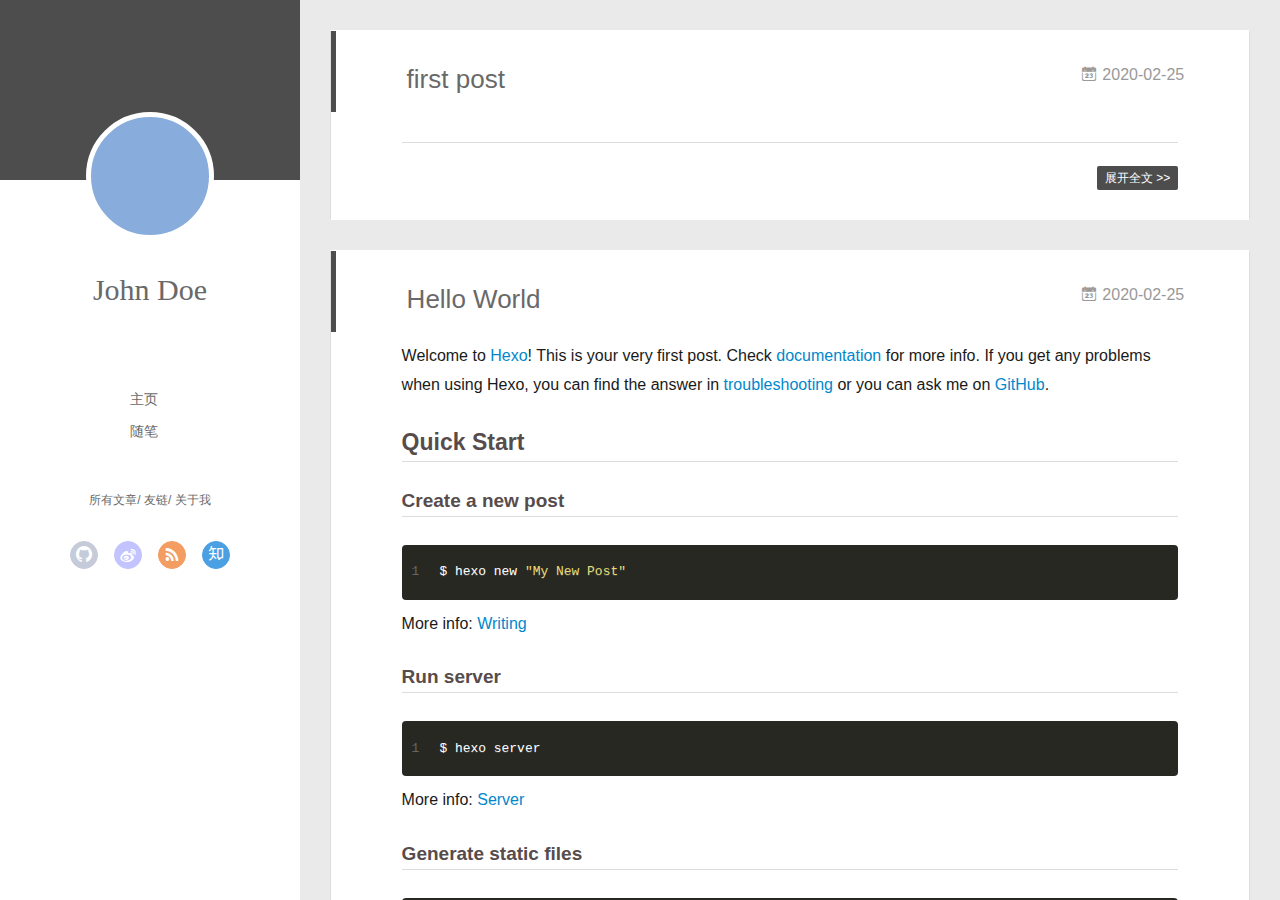
==== commit 7393c08f: "Site updated: 2020-02-26 00:07:41" ====
--- a/index.html
+++ b/index.html
@@ -1,25 +1,13 @@
 <!DOCTYPE html>
-<html lang="en">
+<html>
 <head>
-  <meta charset="UTF-8">
-<meta name="viewport" content="width=device-width, initial-scale=1, maximum-scale=2">
-<meta name="theme-color" content="#222">
-<meta name="generator" content="Hexo 4.2.0">
-  <link rel="apple-touch-icon" sizes="180x180" href="/images/apple-touch-icon-next.png">
-  <link rel="icon" type="image/png" sizes="32x32" href="/images/favicon-32x32-next.png">
-  <link rel="icon" type="image/png" sizes="16x16" href="/images/favicon-16x16-next.png">
-  <link rel="mask-icon" href="/images/logo.svg" color="#222">
-
-<link rel="stylesheet" href="/css/main.css">
-
-
-<link rel="stylesheet" href="/lib/font-awesome/css/font-awesome.min.css">
-
-<script id="hexo-configurations">
-    var NexT = window.NexT || {};
-    var CONFIG = {"hostname":"yoursite.com","root":"/","scheme":"Muse","version":"7.7.1","exturl":false,"sidebar":{"position":"left","display":"post","padding":18,"offset":12,"onmobile":false},"copycode":{"enable":false,"show_result":false,"style":null},"back2top":{"enable":true,"sidebar":false,"scrollpercent":false},"bookmark":{"enable":false,"color":"#222","save":"auto"},"fancybox":false,"mediumzoom":false,"lazyload":false,"pangu":false,"comments":{"style":"tabs","active":null,"storage":true,"lazyload":false,"nav":null},"algolia":{"hits":{"per_page":10},"labels":{"input_placeholder":"Search for Posts","hits_empty":"We didn't find any results for the search: ${query}","hits_stats":"${hits} results found in ${time} ms"}},"localsearch":{"enable":false,"trigger":"auto","top_n_per_article":1,"unescape":false,"preload":false},"motion":{"enable":true,"async":false,"transition":{"post_block":"fadeIn","post_header":"slideDownIn","post_body":"slideDownIn","coll_header":"slideLeftIn","sidebar":"slideUpIn"}}};
-  </script>
-
+  <meta charset="utf-8">
+  
+  <meta name="renderer" content="webkit">
+  <meta http-equiv="X-UA-Compatible" content="IE=edge" >
+  <link rel="dns-prefetch" href="http://yoursite.com">
+  <title>Hexo</title>
+  <meta name="viewport" content="width=device-width, initial-scale=1, maximum-scale=1">
   <meta property="og:type" content="website">
 <meta property="og:title" content="Hexo">
 <meta property="og:url" content="http://yoursite.com/index.html">
@@ -27,219 +15,226 @@
 <meta property="og:locale" content="en_US">
 <meta property="article:author" content="John Doe">
 <meta name="twitter:card" content="summary">
-
-<link rel="canonical" href="http://yoursite.com/">
-
-
-<script id="page-configurations">
-  // https://hexo.io/docs/variables.html
-  CONFIG.page = {
-    sidebar: "",
-    isHome: true,
-    isPost: false
-  };
-</script>
-
-  <title>Hexo</title>
-  
-
-
-
-
-
-
-  <noscript>
-  <style>
-  .use-motion .brand,
-  .use-motion .menu-item,
-  .sidebar-inner,
-  .use-motion .post-block,
-  .use-motion .pagination,
-  .use-motion .comments,
-  .use-motion .post-header,
-  .use-motion .post-body,
-  .use-motion .collection-header { opacity: initial; }
-
-  .use-motion .site-title,
-  .use-motion .site-subtitle {
-    opacity: initial;
-    top: initial;
-  }
-
-  .use-motion .logo-line-before i { left: initial; }
-  .use-motion .logo-line-after i { right: initial; }
+  
+    <link rel="alternative" href="/atom.xml" title="Hexo" type="application/atom+xml">
+  
+  
+    <link rel="icon" href="/favicon.png">
+  
+  <link rel="stylesheet" type="text/css" href="/./main.0cf68a.css">
+  <style type="text/css">
+  
+    #container.show {
+      background: linear-gradient(200deg,#a0cfe4,#e8c37e);
+    }
   </style>
-</noscript>
-
-</head>
-
-<body itemscope itemtype="http://schema.org/WebPage">
-  <div class="container use-motion">
-    <div class="headband"></div>
-
-    <header class="header" itemscope itemtype="http://schema.org/WPHeader">
-      <div class="header-inner"><div class="site-brand-container">
-  <div class="site-nav-toggle">
-    <div class="toggle" aria-label="Toggle navigation bar">
-      <span class="toggle-line toggle-line-first"></span>
-      <span class="toggle-line toggle-line-middle"></span>
-      <span class="toggle-line toggle-line-last"></span>
+  
+
+  
+
+<meta name="generator" content="Hexo 4.2.0"></head>
+
+<body>
+  <div id="container" q-class="show:isCtnShow">
+    <canvas id="anm-canvas" class="anm-canvas"></canvas>
+    <div class="left-col" q-class="show:isShow">
+      
+<div class="overlay" style="background: #4d4d4d"></div>
+<div class="intrude-less">
+	<header id="header" class="inner">
+		<a href="/" class="profilepic">
+			<img src="" class="js-avatar">
+		</a>
+		<hgroup>
+		  <h1 class="header-author"><a href="/">John Doe</a></h1>
+		</hgroup>
+		
+
+		<nav class="header-menu">
+			<ul>
+			
+				<li><a href="/">主页</a></li>
+	        
+				<li><a href="/tags/%E9%9A%8F%E7%AC%94/">随笔</a></li>
+	        
+			</ul>
+		</nav>
+		<nav class="header-smart-menu">
+    		
+    			
+    			<a q-on="click: openSlider(e, 'innerArchive')" href="javascript:void(0)">所有文章</a>
+    			
+            
+    			
+    			<a q-on="click: openSlider(e, 'friends')" href="javascript:void(0)">友链</a>
+    			
+            
+    			
+    			<a q-on="click: openSlider(e, 'aboutme')" href="javascript:void(0)">关于我</a>
+    			
+            
+		</nav>
+		<nav class="header-nav">
+			<div class="social">
+				
+					<a class="github" target="_blank" href="#" title="github"><i class="icon-github"></i></a>
+		        
+					<a class="weibo" target="_blank" href="#" title="weibo"><i class="icon-weibo"></i></a>
+		        
+					<a class="rss" target="_blank" href="#" title="rss"><i class="icon-rss"></i></a>
+		        
+					<a class="zhihu" target="_blank" href="#" title="zhihu"><i class="icon-zhihu"></i></a>
+		        
+			</div>
+		</nav>
+	</header>		
+</div>
+
+    </div>
+    <div class="mid-col" q-class="show:isShow,hide:isShow|isFalse">
+      
+<nav id="mobile-nav">
+  	<div class="overlay js-overlay" style="background: #4d4d4d"></div>
+	<div class="btnctn js-mobile-btnctn">
+  		<div class="slider-trigger list" q-on="click: openSlider(e)"><i class="icon icon-sort"></i></div>
+	</div>
+	<div class="intrude-less">
+		<header id="header" class="inner">
+			<div class="profilepic">
+				<img src="" class="js-avatar">
+			</div>
+			<hgroup>
+			  <h1 class="header-author js-header-author">John Doe</h1>
+			</hgroup>
+			
+			
+			
+				
+			
+				
+			
+			
+			
+			<nav class="header-nav">
+				<div class="social">
+					
+						<a class="github" target="_blank" href="#" title="github"><i class="icon-github"></i></a>
+			        
+						<a class="weibo" target="_blank" href="#" title="weibo"><i class="icon-weibo"></i></a>
+			        
+						<a class="rss" target="_blank" href="#" title="rss"><i class="icon-rss"></i></a>
+			        
+						<a class="zhihu" target="_blank" href="#" title="zhihu"><i class="icon-zhihu"></i></a>
+			        
+				</div>
+			</nav>
+
+			<nav class="header-menu js-header-menu">
+				<ul style="width: 50%">
+				
+				
+					<li style="width: 50%"><a href="/">主页</a></li>
+		        
+					<li style="width: 50%"><a href="/tags/%E9%9A%8F%E7%AC%94/">随笔</a></li>
+		        
+				</ul>
+			</nav>
+		</header>				
+	</div>
+	<div class="mobile-mask" style="display:none" q-show="isShow"></div>
+</nav>
+
+      <div id="wrapper" class="body-wrap">
+        <div class="menu-l">
+          <div class="canvas-wrap">
+            <canvas data-colors="#eaeaea" data-sectionHeight="100" data-contentId="js-content" id="myCanvas1" class="anm-canvas"></canvas>
+          </div>
+          <div id="js-content" class="content-ll">
+            
+  
+    <article id="post-first-post" class="article article-type-post  article-index" itemscope itemprop="blogPost">
+  <div class="article-inner">
+    
+      <header class="article-header">
+        
+  
+    <h1 itemprop="name">
+      <a class="article-title" href="/2020/02/25/first-post/">first post</a>
+    </h1>
+  
+
+        
+        <a href="/2020/02/25/first-post/" class="archive-article-date">
+  	<time datetime="2020-02-25T14:37:04.000Z" itemprop="datePublished"><i class="icon-calendar icon"></i>2020-02-25</time>
+</a>
+        
+      </header>
+    
+    <div class="article-entry" itemprop="articleBody">
+      
+        
+      
+
+      
+    </div>
+    <div class="article-info article-info-index">
+      
+      
+      
+
+      
+        <p class="article-more-link">
+          <a class="article-more-a" href="/2020/02/25/first-post/">展开全文 >></a>
+        </p>
+      
+
+      
+      <div class="clearfix"></div>
     </div>
   </div>
-
-  <div class="site-meta">
-
-    <div>
-      <a href="/" class="brand" rel="start">
-        <span class="logo-line-before"><i></i></span>
-        <span class="site-title">Hexo</span>
-        <span class="logo-line-after"><i></i></span>
-      </a>
-    </div>
-  </div>
-
-  <div class="site-nav-right">
-    <div class="toggle popup-trigger">
-    </div>
-  </div>
-</div>
-
-
-<nav class="site-nav">
-  
-  <ul id="menu" class="menu">
-        <li class="menu-item menu-item-home">
-
-    <a href="/" rel="section"><i class="fa fa-fw fa-home"></i>Home</a>
-
-  </li>
-        <li class="menu-item menu-item-archives">
-
-    <a href="/archives/" rel="section"><i class="fa fa-fw fa-archive"></i>Archives</a>
-
-  </li>
-  </ul>
-
-</nav>
-</div>
-    </header>
-
-    
-  <div class="back-to-top">
-    <i class="fa fa-arrow-up"></i>
-    <span>0%</span>
-  </div>
-
-
-    <main class="main">
-      <div class="main-inner">
-        <div class="content-wrap">
-          
-
-          <div class="content">
-            
-
-  <div class="posts-expand">
-        
-  
-  
-  <article itemscope itemtype="http://schema.org/Article" class="post-block home" lang="en">
-    <link itemprop="mainEntityOfPage" href="http://yoursite.com/2020/02/25/first-post/">
-
-    <span hidden itemprop="author" itemscope itemtype="http://schema.org/Person">
-      <meta itemprop="image" content="/images/avatar.gif">
-      <meta itemprop="name" content="John Doe">
-      <meta itemprop="description" content="">
-    </span>
-
-    <span hidden itemprop="publisher" itemscope itemtype="http://schema.org/Organization">
-      <meta itemprop="name" content="Hexo">
-    </span>
-      <header class="post-header">
-        <h1 class="post-title" itemprop="name headline">
-          
-            <a href="/2020/02/25/first-post/" class="post-title-link" itemprop="url">first post</a>
-        </h1>
-
-        <div class="post-meta">
-            <span class="post-meta-item">
-              <span class="post-meta-item-icon">
-                <i class="fa fa-calendar-o"></i>
-              </span>
-              <span class="post-meta-item-text">Posted on</span>
-
-              <time title="Created: 2020-02-25 22:37:04" itemprop="dateCreated datePublished" datetime="2020-02-25T22:37:04+08:00">2020-02-25</time>
-            </span>
-
-          
-
-        </div>
+</article>
+
+<aside class="wrap-side-operation">
+    <div class="mod-side-operation">
+        
+        <div class="jump-container" id="js-jump-container" style="display:none;">
+            <a href="javascript:void(0)" class="mod-side-operation__jump-to-top">
+                <i class="icon-font icon-back"></i>
+            </a>
+            <div id="js-jump-plan-container" class="jump-plan-container" style="top: -11px;">
+                <i class="icon-font icon-plane jump-plane"></i>
+            </div>
+        </div>
+        
+        
+    </div>
+</aside>
+
+
+
+
+  
+    <article id="post-hello-world" class="article article-type-post  article-index" itemscope itemprop="blogPost">
+  <div class="article-inner">
+    
+      <header class="article-header">
+        
+  
+    <h1 itemprop="name">
+      <a class="article-title" href="/2020/02/25/hello-world/">Hello World</a>
+    </h1>
+  
+
+        
+        <a href="/2020/02/25/hello-world/" class="archive-article-date">
+  	<time datetime="2020-02-25T14:09:13.937Z" itemprop="datePublished"><i class="icon-calendar icon"></i>2020-02-25</time>
+</a>
+        
       </header>
-
-    
-    
-    
-    <div class="post-body" itemprop="articleBody">
-
-      
-          
-      
-    </div>
-
-    
-    
-    
-      <footer class="post-footer">
-        <div class="post-eof"></div>
-      </footer>
-  </article>
-  
-  
-  
-
-        
-  
-  
-  <article itemscope itemtype="http://schema.org/Article" class="post-block home" lang="en">
-    <link itemprop="mainEntityOfPage" href="http://yoursite.com/2020/02/25/hello-world/">
-
-    <span hidden itemprop="author" itemscope itemtype="http://schema.org/Person">
-      <meta itemprop="image" content="/images/avatar.gif">
-      <meta itemprop="name" content="John Doe">
-      <meta itemprop="description" content="">
-    </span>
-
-    <span hidden itemprop="publisher" itemscope itemtype="http://schema.org/Organization">
-      <meta itemprop="name" content="Hexo">
-    </span>
-      <header class="post-header">
-        <h1 class="post-title" itemprop="name headline">
-          
-            <a href="/2020/02/25/hello-world/" class="post-title-link" itemprop="url">Hello World</a>
-        </h1>
-
-        <div class="post-meta">
-            <span class="post-meta-item">
-              <span class="post-meta-item-icon">
-                <i class="fa fa-calendar-o"></i>
-              </span>
-              <span class="post-meta-item-text">Posted on</span>
-
-              <time title="Created: 2020-02-25 22:09:13" itemprop="dateCreated datePublished" datetime="2020-02-25T22:09:13+08:00">2020-02-25</time>
-            </span>
-
-          
-
-        </div>
-      </header>
-
-    
-    
-    
-    <div class="post-body" itemprop="articleBody">
-
-      
-          <p>Welcome to <a href="https://hexo.io/" target="_blank" rel="noopener">Hexo</a>! This is your very first post. Check <a href="https://hexo.io/docs/" target="_blank" rel="noopener">documentation</a> for more info. If you get any problems when using Hexo, you can find the answer in <a href="https://hexo.io/docs/troubleshooting.html" target="_blank" rel="noopener">troubleshooting</a> or you can ask me on <a href="https://github.com/hexojs/hexo/issues" target="_blank" rel="noopener">GitHub</a>.</p>
+    
+    <div class="article-entry" itemprop="articleBody">
+      
+        <p>Welcome to <a href="https://hexo.io/" target="_blank" rel="noopener">Hexo</a>! This is your very first post. Check <a href="https://hexo.io/docs/" target="_blank" rel="noopener">documentation</a> for more info. If you get any problems when using Hexo, you can find the answer in <a href="https://hexo.io/docs/troubleshooting.html" target="_blank" rel="noopener">troubleshooting</a> or you can ask me on <a href="https://github.com/hexojs/hexo/issues" target="_blank" rel="noopener">GitHub</a>.</p>
 <h2 id="Quick-Start"><a href="#Quick-Start" class="headerlink" title="Quick Start"></a>Quick Start</h2><h3 id="Create-a-new-post"><a href="#Create-a-new-post" class="headerlink" title="Create a new post"></a>Create a new post</h3><figure class="highlight bash"><table><tr><td class="gutter"><pre><span class="line">1</span><br></pre></td><td class="code"><pre><span class="line">$ hexo new <span class="string">"My New Post"</span></span><br></pre></td></tr></table></figure>
 
 <p>More info: <a href="https://hexo.io/docs/writing.html" target="_blank" rel="noopener">Writing</a></p>
@@ -254,174 +249,292 @@
 <p>More info: <a href="https://hexo.io/docs/one-command-deployment.html" target="_blank" rel="noopener">Deployment</a></p>
 
       
-    </div>
-
-    
-    
-    
-      <footer class="post-footer">
-        <div class="post-eof"></div>
-      </footer>
-  </article>
-  
-  
-  
-
+
+      
+    </div>
+    <div class="article-info article-info-index">
+      
+      
+      
+
+      
+        <p class="article-more-link">
+          <a class="article-more-a" href="/2020/02/25/hello-world/">展开全文 >></a>
+        </p>
+      
+
+      
+      <div class="clearfix"></div>
+    </div>
   </div>
-
-  
-
+</article>
+
+<aside class="wrap-side-operation">
+    <div class="mod-side-operation">
+        
+        <div class="jump-container" id="js-jump-container" style="display:none;">
+            <a href="javascript:void(0)" class="mod-side-operation__jump-to-top">
+                <i class="icon-font icon-back"></i>
+            </a>
+            <div id="js-jump-plan-container" class="jump-plan-container" style="top: -11px;">
+                <i class="icon-font icon-plane jump-plane"></i>
+            </div>
+        </div>
+        
+        
+    </div>
+</aside>
+
+
+
+
+  
+  
 
 
           </div>
-          
-
-<script>
-  window.addEventListener('tabs:register', () => {
-    let activeClass = CONFIG.comments.activeClass;
-    if (CONFIG.comments.storage) {
-      activeClass = localStorage.getItem('comments_active') || activeClass;
-    }
-    if (activeClass) {
-      let activeTab = document.querySelector(`a[href="#comment-${activeClass}"]`);
-      if (activeTab) {
-        activeTab.click();
-      }
-    }
-  });
-  if (CONFIG.comments.storage) {
-    window.addEventListener('tabs:click', event => {
-      if (!event.target.matches('.tabs-comment .tab-content .tab-pane')) return;
-      let commentClass = event.target.classList[1];
-      localStorage.setItem('comments_active', commentClass);
-    });
-  }
+        </div>
+      </div>
+      <footer id="footer">
+  <div class="outer">
+    <div id="footer-info">
+    	<div class="footer-left">
+    		&copy; 2020 John Doe
+    	</div>
+      	<div class="footer-right">
+      		<a href="http://hexo.io/" target="_blank">Hexo</a>  Theme <a href="https://github.com/litten/hexo-theme-yilia" target="_blank">Yilia</a> by Litten
+      	</div>
+    </div>
+  </div>
+</footer>
+    </div>
+    <script>
+	var yiliaConfig = {
+		mathjax: false,
+		isHome: true,
+		isPost: false,
+		isArchive: false,
+		isTag: false,
+		isCategory: false,
+		open_in_new: false,
+		toc_hide_index: true,
+		root: "/",
+		innerArchive: true,
+		showTags: false
+	}
 </script>
 
-        </div>
-          
-  
-  <div class="toggle sidebar-toggle">
-    <span class="toggle-line toggle-line-first"></span>
-    <span class="toggle-line toggle-line-middle"></span>
-    <span class="toggle-line toggle-line-last"></span>
+<script>!function(t){function n(e){if(r[e])return r[e].exports;var i=r[e]={exports:{},id:e,loaded:!1};return t[e].call(i.exports,i,i.exports,n),i.loaded=!0,i.exports}var r={};n.m=t,n.c=r,n.p="./",n(0)}([function(t,n,r){r(195),t.exports=r(191)},function(t,n,r){var e=r(3),i=r(52),o=r(27),u=r(28),c=r(53),f="prototype",a=function(t,n,r){var s,l,h,v,p=t&a.F,d=t&a.G,y=t&a.S,g=t&a.P,b=t&a.B,m=d?e:y?e[n]||(e[n]={}):(e[n]||{})[f],x=d?i:i[n]||(i[n]={}),w=x[f]||(x[f]={});d&&(r=n);for(s in r)l=!p&&m&&void 0!==m[s],h=(l?m:r)[s],v=b&&l?c(h,e):g&&"function"==typeof h?c(Function.call,h):h,m&&u(m,s,h,t&a.U),x[s]!=h&&o(x,s,v),g&&w[s]!=h&&(w[s]=h)};e.core=i,a.F=1,a.G=2,a.S=4,a.P=8,a.B=16,a.W=32,a.U=64,a.R=128,t.exports=a},function(t,n,r){var e=r(6);t.exports=function(t){if(!e(t))throw TypeError(t+" is not an object!");return t}},function(t,n){var r=t.exports="undefined"!=typeof window&&window.Math==Math?window:"undefined"!=typeof self&&self.Math==Math?self:Function("return this")();"number"==typeof __g&&(__g=r)},function(t,n){t.exports=function(t){try{return!!t()}catch(t){return!0}}},function(t,n){var r=t.exports="undefined"!=typeof window&&window.Math==Math?window:"undefined"!=typeof self&&self.Math==Math?self:Function("return this")();"number"==typeof __g&&(__g=r)},function(t,n){t.exports=function(t){return"object"==typeof t?null!==t:"function"==typeof t}},function(t,n,r){var e=r(126)("wks"),i=r(76),o=r(3).Symbol,u="function"==typeof o;(t.exports=function(t){return e[t]||(e[t]=u&&o[t]||(u?o:i)("Symbol."+t))}).store=e},function(t,n){var r={}.hasOwnProperty;t.exports=function(t,n){return r.call(t,n)}},function(t,n,r){var e=r(94),i=r(33);t.exports=function(t){return e(i(t))}},function(t,n,r){t.exports=!r(4)(function(){return 7!=Object.defineProperty({},"a",{get:function(){return 7}}).a})},function(t,n,r){var e=r(2),i=r(167),o=r(50),u=Object.defineProperty;n.f=r(10)?Object.defineProperty:function(t,n,r){if(e(t),n=o(n,!0),e(r),i)try{return u(t,n,r)}catch(t){}if("get"in r||"set"in r)throw TypeError("Accessors not supported!");return"value"in r&&(t[n]=r.value),t}},function(t,n,r){t.exports=!r(18)(function(){return 7!=Object.defineProperty({},"a",{get:function(){return 7}}).a})},function(t,n,r){var e=r(14),i=r(22);t.exports=r(12)?function(t,n,r){return e.f(t,n,i(1,r))}:function(t,n,r){return t[n]=r,t}},function(t,n,r){var e=r(20),i=r(58),o=r(42),u=Object.defineProperty;n.f=r(12)?Object.defineProperty:function(t,n,r){if(e(t),n=o(n,!0),e(r),i)try{return u(t,n,r)}catch(t){}if("get"in r||"set"in r)throw TypeError("Accessors not supported!");return"value"in r&&(t[n]=r.value),t}},function(t,n,r){var e=r(40)("wks"),i=r(23),o=r(5).Symbol,u="function"==typeof o;(t.exports=function(t){return e[t]||(e[t]=u&&o[t]||(u?o:i)("Symbol."+t))}).store=e},function(t,n,r){var e=r(67),i=Math.min;t.exports=function(t){return t>0?i(e(t),9007199254740991):0}},function(t,n,r){var e=r(46);t.exports=function(t){return Object(e(t))}},function(t,n){t.exports=function(t){try{return!!t()}catch(t){return!0}}},function(t,n,r){var e=r(63),i=r(34);t.exports=Object.keys||function(t){return e(t,i)}},function(t,n,r){var e=r(21);t.exports=function(t){if(!e(t))throw TypeError(t+" is not an object!");return t}},function(t,n){t.exports=function(t){return"object"==typeof t?null!==t:"function"==typeof t}},function(t,n){t.exports=function(t,n){return{enumerable:!(1&t),configurable:!(2&t),writable:!(4&t),value:n}}},function(t,n){var r=0,e=Math.random();t.exports=function(t){return"Symbol(".concat(void 0===t?"":t,")_",(++r+e).toString(36))}},function(t,n){var r={}.hasOwnProperty;t.exports=function(t,n){return r.call(t,n)}},function(t,n){var r=t.exports={version:"2.4.0"};"number"==typeof __e&&(__e=r)},function(t,n){t.exports=function(t){if("function"!=typeof t)throw TypeError(t+" is not a function!");return t}},function(t,n,r){var e=r(11),i=r(66);t.exports=r(10)?function(t,n,r){return e.f(t,n,i(1,r))}:function(t,n,r){return t[n]=r,t}},function(t,n,r){var e=r(3),i=r(27),o=r(24),u=r(76)("src"),c="toString",f=Function[c],a=(""+f).split(c);r(52).inspectSource=function(t){return f.call(t)},(t.exports=function(t,n,r,c){var f="function"==typeof r;f&&(o(r,"name")||i(r,"name",n)),t[n]!==r&&(f&&(o(r,u)||i(r,u,t[n]?""+t[n]:a.join(String(n)))),t===e?t[n]=r:c?t[n]?t[n]=r:i(t,n,r):(delete t[n],i(t,n,r)))})(Function.prototype,c,function(){return"function"==typeof this&&this[u]||f.call(this)})},function(t,n,r){var e=r(1),i=r(4),o=r(46),u=function(t,n,r,e){var i=String(o(t)),u="<"+n;return""!==r&&(u+=" "+r+'="'+String(e).replace(/"/g,"&quot;")+'"'),u+">"+i+"</"+n+">"};t.exports=function(t,n){var r={};r[t]=n(u),e(e.P+e.F*i(function(){var n=""[t]('"');return n!==n.toLowerCase()||n.split('"').length>3}),"String",r)}},function(t,n,r){var e=r(115),i=r(46);t.exports=function(t){return e(i(t))}},function(t,n,r){var e=r(116),i=r(66),o=r(30),u=r(50),c=r(24),f=r(167),a=Object.getOwnPropertyDescriptor;n.f=r(10)?a:function(t,n){if(t=o(t),n=u(n,!0),f)try{return a(t,n)}catch(t){}if(c(t,n))return i(!e.f.call(t,n),t[n])}},function(t,n,r){var e=r(24),i=r(17),o=r(145)("IE_PROTO"),u=Object.prototype;t.exports=Object.getPrototypeOf||function(t){return t=i(t),e(t,o)?t[o]:"function"==typeof t.constructor&&t instanceof t.constructor?t.constructor.prototype:t instanceof Object?u:null}},function(t,n){t.exports=function(t){if(void 0==t)throw TypeError("Can't call method on  "+t);return t}},function(t,n){t.exports="constructor,hasOwnProperty,isPrototypeOf,propertyIsEnumerable,toLocaleString,toString,valueOf".split(",")},function(t,n){t.exports={}},function(t,n){t.exports=!0},function(t,n){n.f={}.propertyIsEnumerable},function(t,n,r){var e=r(14).f,i=r(8),o=r(15)("toStringTag");t.exports=function(t,n,r){t&&!i(t=r?t:t.prototype,o)&&e(t,o,{configurable:!0,value:n})}},function(t,n,r){var e=r(40)("keys"),i=r(23);t.exports=function(t){return e[t]||(e[t]=i(t))}},function(t,n,r){var e=r(5),i="__core-js_shared__",o=e[i]||(e[i]={});t.exports=function(t){return o[t]||(o[t]={})}},function(t,n){var r=Math.ceil,e=Math.floor;t.exports=function(t){return isNaN(t=+t)?0:(t>0?e:r)(t)}},function(t,n,r){var e=r(21);t.exports=function(t,n){if(!e(t))return t;var r,i;if(n&&"function"==typeof(r=t.toString)&&!e(i=r.call(t)))return i;if("function"==typeof(r=t.valueOf)&&!e(i=r.call(t)))return i;if(!n&&"function"==typeof(r=t.toString)&&!e(i=r.call(t)))return i;throw TypeError("Can't convert object to primitive value")}},function(t,n,r){var e=r(5),i=r(25),o=r(36),u=r(44),c=r(14).f;t.exports=function(t){var n=i.Symbol||(i.Symbol=o?{}:e.Symbol||{});"_"==t.charAt(0)||t in n||c(n,t,{value:u.f(t)})}},function(t,n,r){n.f=r(15)},function(t,n){var r={}.toString;t.exports=function(t){return r.call(t).slice(8,-1)}},function(t,n){t.exports=function(t){if(void 0==t)throw TypeError("Can't call method on  "+t);return t}},function(t,n,r){var e=r(4);t.exports=function(t,n){return!!t&&e(function(){n?t.call(null,function(){},1):t.call(null)})}},function(t,n,r){var e=r(53),i=r(115),o=r(17),u=r(16),c=r(203);t.exports=function(t,n){var r=1==t,f=2==t,a=3==t,s=4==t,l=6==t,h=5==t||l,v=n||c;return function(n,c,p){for(var d,y,g=o(n),b=i(g),m=e(c,p,3),x=u(b.length),w=0,S=r?v(n,x):f?v(n,0):void 0;x>w;w++)if((h||w in b)&&(d=b[w],y=m(d,w,g),t))if(r)S[w]=y;else if(y)switch(t){case 3:return!0;case 5:return d;case 6:return w;case 2:S.push(d)}else if(s)return!1;return l?-1:a||s?s:S}}},function(t,n,r){var e=r(1),i=r(52),o=r(4);t.exports=function(t,n){var r=(i.Object||{})[t]||Object[t],u={};u[t]=n(r),e(e.S+e.F*o(function(){r(1)}),"Object",u)}},function(t,n,r){var e=r(6);t.exports=function(t,n){if(!e(t))return t;var r,i;if(n&&"function"==typeof(r=t.toString)&&!e(i=r.call(t)))return i;if("function"==typeof(r=t.valueOf)&&!e(i=r.call(t)))return i;if(!n&&"function"==typeof(r=t.toString)&&!e(i=r.call(t)))return i;throw TypeError("Can't convert object to primitive value")}},function(t,n,r){var e=r(5),i=r(25),o=r(91),u=r(13),c="prototype",f=function(t,n,r){var a,s,l,h=t&f.F,v=t&f.G,p=t&f.S,d=t&f.P,y=t&f.B,g=t&f.W,b=v?i:i[n]||(i[n]={}),m=b[c],x=v?e:p?e[n]:(e[n]||{})[c];v&&(r=n);for(a in r)(s=!h&&x&&void 0!==x[a])&&a in b||(l=s?x[a]:r[a],b[a]=v&&"function"!=typeof x[a]?r[a]:y&&s?o(l,e):g&&x[a]==l?function(t){var n=function(n,r,e){if(this instanceof t){switch(arguments.length){case 0:return new t;case 1:return new t(n);case 2:return new t(n,r)}return new t(n,r,e)}return t.apply(this,arguments)};return n[c]=t[c],n}(l):d&&"function"==typeof l?o(Function.call,l):l,d&&((b.virtual||(b.virtual={}))[a]=l,t&f.R&&m&&!m[a]&&u(m,a,l)))};f.F=1,f.G=2,f.S=4,f.P=8,f.B=16,f.W=32,f.U=64,f.R=128,t.exports=f},function(t,n){var r=t.exports={version:"2.4.0"};"number"==typeof __e&&(__e=r)},function(t,n,r){var e=r(26);t.exports=function(t,n,r){if(e(t),void 0===n)return t;switch(r){case 1:return function(r){return t.call(n,r)};case 2:return function(r,e){return t.call(n,r,e)};case 3:return function(r,e,i){return t.call(n,r,e,i)}}return function(){return t.apply(n,arguments)}}},function(t,n,r){var e=r(183),i=r(1),o=r(126)("metadata"),u=o.store||(o.store=new(r(186))),c=function(t,n,r){var i=u.get(t);if(!i){if(!r)return;u.set(t,i=new e)}var o=i.get(n);if(!o){if(!r)return;i.set(n,o=new e)}return o},f=function(t,n,r){var e=c(n,r,!1);return void 0!==e&&e.has(t)},a=function(t,n,r){var e=c(n,r,!1);return void 0===e?void 0:e.get(t)},s=function(t,n,r,e){c(r,e,!0).set(t,n)},l=function(t,n){var r=c(t,n,!1),e=[];return r&&r.forEach(function(t,n){e.push(n)}),e},h=function(t){return void 0===t||"symbol"==typeof t?t:String(t)},v=function(t){i(i.S,"Reflect",t)};t.exports={store:u,map:c,has:f,get:a,set:s,keys:l,key:h,exp:v}},function(t,n,r){"use strict";if(r(10)){var e=r(69),i=r(3),o=r(4),u=r(1),c=r(127),f=r(152),a=r(53),s=r(68),l=r(66),h=r(27),v=r(73),p=r(67),d=r(16),y=r(75),g=r(50),b=r(24),m=r(180),x=r(114),w=r(6),S=r(17),_=r(137),O=r(70),E=r(32),P=r(71).f,j=r(154),F=r(76),M=r(7),A=r(48),N=r(117),T=r(146),I=r(155),k=r(80),L=r(123),R=r(74),C=r(130),D=r(160),U=r(11),W=r(31),G=U.f,B=W.f,V=i.RangeError,z=i.TypeError,q=i.Uint8Array,K="ArrayBuffer",J="Shared"+K,Y="BYTES_PER_ELEMENT",H="prototype",$=Array[H],X=f.ArrayBuffer,Q=f.DataView,Z=A(0),tt=A(2),nt=A(3),rt=A(4),et=A(5),it=A(6),ot=N(!0),ut=N(!1),ct=I.values,ft=I.keys,at=I.entries,st=$.lastIndexOf,lt=$.reduce,ht=$.reduceRight,vt=$.join,pt=$.sort,dt=$.slice,yt=$.toString,gt=$.toLocaleString,bt=M("iterator"),mt=M("toStringTag"),xt=F("typed_constructor"),wt=F("def_constructor"),St=c.CONSTR,_t=c.TYPED,Ot=c.VIEW,Et="Wrong length!",Pt=A(1,function(t,n){return Tt(T(t,t[wt]),n)}),jt=o(function(){return 1===new q(new Uint16Array([1]).buffer)[0]}),Ft=!!q&&!!q[H].set&&o(function(){new q(1).set({})}),Mt=function(t,n){if(void 0===t)throw z(Et);var r=+t,e=d(t);if(n&&!m(r,e))throw V(Et);return e},At=function(t,n){var r=p(t);if(r<0||r%n)throw V("Wrong offset!");return r},Nt=function(t){if(w(t)&&_t in t)return t;throw z(t+" is not a typed array!")},Tt=function(t,n){if(!(w(t)&&xt in t))throw z("It is not a typed array constructor!");return new t(n)},It=function(t,n){return kt(T(t,t[wt]),n)},kt=function(t,n){for(var r=0,e=n.length,i=Tt(t,e);e>r;)i[r]=n[r++];return i},Lt=function(t,n,r){G(t,n,{get:function(){return this._d[r]}})},Rt=function(t){var n,r,e,i,o,u,c=S(t),f=arguments.length,s=f>1?arguments[1]:void 0,l=void 0!==s,h=j(c);if(void 0!=h&&!_(h)){for(u=h.call(c),e=[],n=0;!(o=u.next()).done;n++)e.push(o.value);c=e}for(l&&f>2&&(s=a(s,arguments[2],2)),n=0,r=d(c.length),i=Tt(this,r);r>n;n++)i[n]=l?s(c[n],n):c[n];return i},Ct=function(){for(var t=0,n=arguments.length,r=Tt(this,n);n>t;)r[t]=arguments[t++];return r},Dt=!!q&&o(function(){gt.call(new q(1))}),Ut=function(){return gt.apply(Dt?dt.call(Nt(this)):Nt(this),arguments)},Wt={copyWithin:function(t,n){return D.call(Nt(this),t,n,arguments.length>2?arguments[2]:void 0)},every:function(t){return rt(Nt(this),t,arguments.length>1?arguments[1]:void 0)},fill:function(t){return C.apply(Nt(this),arguments)},filter:function(t){return It(this,tt(Nt(this),t,arguments.length>1?arguments[1]:void 0))},find:function(t){return et(Nt(this),t,arguments.length>1?arguments[1]:void 0)},findIndex:function(t){return it(Nt(this),t,arguments.length>1?arguments[1]:void 0)},forEach:function(t){Z(Nt(this),t,arguments.length>1?arguments[1]:void 0)},indexOf:function(t){return ut(Nt(this),t,arguments.length>1?arguments[1]:void 0)},includes:function(t){return ot(Nt(this),t,arguments.length>1?arguments[1]:void 0)},join:function(t){return vt.apply(Nt(this),arguments)},lastIndexOf:function(t){return st.apply(Nt(this),arguments)},map:function(t){return Pt(Nt(this),t,arguments.length>1?arguments[1]:void 0)},reduce:function(t){return lt.apply(Nt(this),arguments)},reduceRight:function(t){return ht.apply(Nt(this),arguments)},reverse:function(){for(var t,n=this,r=Nt(n).length,e=Math.floor(r/2),i=0;i<e;)t=n[i],n[i++]=n[--r],n[r]=t;return n},some:function(t){return nt(Nt(this),t,arguments.length>1?arguments[1]:void 0)},sort:function(t){return pt.call(Nt(this),t)},subarray:function(t,n){var r=Nt(this),e=r.length,i=y(t,e);return new(T(r,r[wt]))(r.buffer,r.byteOffset+i*r.BYTES_PER_ELEMENT,d((void 0===n?e:y(n,e))-i))}},Gt=function(t,n){return It(this,dt.call(Nt(this),t,n))},Bt=function(t){Nt(this);var n=At(arguments[1],1),r=this.length,e=S(t),i=d(e.length),o=0;if(i+n>r)throw V(Et);for(;o<i;)this[n+o]=e[o++]},Vt={entries:function(){return at.call(Nt(this))},keys:function(){return ft.call(Nt(this))},values:function(){return ct.call(Nt(this))}},zt=function(t,n){return w(t)&&t[_t]&&"symbol"!=typeof n&&n in t&&String(+n)==String(n)},qt=function(t,n){return zt(t,n=g(n,!0))?l(2,t[n]):B(t,n)},Kt=function(t,n,r){return!(zt(t,n=g(n,!0))&&w(r)&&b(r,"value"))||b(r,"get")||b(r,"set")||r.configurable||b(r,"writable")&&!r.writable||b(r,"enumerable")&&!r.enumerable?G(t,n,r):(t[n]=r.value,t)};St||(W.f=qt,U.f=Kt),u(u.S+u.F*!St,"Object",{getOwnPropertyDescriptor:qt,defineProperty:Kt}),o(function(){yt.call({})})&&(yt=gt=function(){return vt.call(this)});var Jt=v({},Wt);v(Jt,Vt),h(Jt,bt,Vt.values),v(Jt,{slice:Gt,set:Bt,constructor:function(){},toString:yt,toLocaleString:Ut}),Lt(Jt,"buffer","b"),Lt(Jt,"byteOffset","o"),Lt(Jt,"byteLength","l"),Lt(Jt,"length","e"),G(Jt,mt,{get:function(){return this[_t]}}),t.exports=function(t,n,r,f){f=!!f;var a=t+(f?"Clamped":"")+"Array",l="Uint8Array"!=a,v="get"+t,p="set"+t,y=i[a],g=y||{},b=y&&E(y),m=!y||!c.ABV,S={},_=y&&y[H],j=function(t,r){var e=t._d;return e.v[v](r*n+e.o,jt)},F=function(t,r,e){var i=t._d;f&&(e=(e=Math.round(e))<0?0:e>255?255:255&e),i.v[p](r*n+i.o,e,jt)},M=function(t,n){G(t,n,{get:function(){return j(this,n)},set:function(t){return F(this,n,t)},enumerable:!0})};m?(y=r(function(t,r,e,i){s(t,y,a,"_d");var o,u,c,f,l=0,v=0;if(w(r)){if(!(r instanceof X||(f=x(r))==K||f==J))return _t in r?kt(y,r):Rt.call(y,r);o=r,v=At(e,n);var p=r.byteLength;if(void 0===i){if(p%n)throw V(Et);if((u=p-v)<0)throw V(Et)}else if((u=d(i)*n)+v>p)throw V(Et);c=u/n}else c=Mt(r,!0),u=c*n,o=new X(u);for(h(t,"_d",{b:o,o:v,l:u,e:c,v:new Q(o)});l<c;)M(t,l++)}),_=y[H]=O(Jt),h(_,"constructor",y)):L(function(t){new y(null),new y(t)},!0)||(y=r(function(t,r,e,i){s(t,y,a);var o;return w(r)?r instanceof X||(o=x(r))==K||o==J?void 0!==i?new g(r,At(e,n),i):void 0!==e?new g(r,At(e,n)):new g(r):_t in r?kt(y,r):Rt.call(y,r):new g(Mt(r,l))}),Z(b!==Function.prototype?P(g).concat(P(b)):P(g),function(t){t in y||h(y,t,g[t])}),y[H]=_,e||(_.constructor=y));var A=_[bt],N=!!A&&("values"==A.name||void 0==A.name),T=Vt.values;h(y,xt,!0),h(_,_t,a),h(_,Ot,!0),h(_,wt,y),(f?new y(1)[mt]==a:mt in _)||G(_,mt,{get:function(){return a}}),S[a]=y,u(u.G+u.W+u.F*(y!=g),S),u(u.S,a,{BYTES_PER_ELEMENT:n,from:Rt,of:Ct}),Y in _||h(_,Y,n),u(u.P,a,Wt),R(a),u(u.P+u.F*Ft,a,{set:Bt}),u(u.P+u.F*!N,a,Vt),u(u.P+u.F*(_.toString!=yt),a,{toString:yt}),u(u.P+u.F*o(function(){new y(1).slice()}),a,{slice:Gt}),u(u.P+u.F*(o(function(){return[1,2].toLocaleString()!=new y([1,2]).toLocaleString()})||!o(function(){_.toLocaleString.call([1,2])})),a,{toLocaleString:Ut}),k[a]=N?A:T,e||N||h(_,bt,T)}}else t.exports=function(){}},function(t,n){var r={}.toString;t.exports=function(t){return r.call(t).slice(8,-1)}},function(t,n,r){var e=r(21),i=r(5).document,o=e(i)&&e(i.createElement);t.exports=function(t){return o?i.createElement(t):{}}},function(t,n,r){t.exports=!r(12)&&!r(18)(function(){return 7!=Object.defineProperty(r(57)("div"),"a",{get:function(){return 7}}).a})},function(t,n,r){"use strict";var e=r(36),i=r(51),o=r(64),u=r(13),c=r(8),f=r(35),a=r(96),s=r(38),l=r(103),h=r(15)("iterator"),v=!([].keys&&"next"in[].keys()),p="keys",d="values",y=function(){return this};t.exports=function(t,n,r,g,b,m,x){a(r,n,g);var w,S,_,O=function(t){if(!v&&t in F)return F[t];switch(t){case p:case d:return function(){return new r(this,t)}}return function(){return new r(this,t)}},E=n+" Iterator",P=b==d,j=!1,F=t.prototype,M=F[h]||F["@@iterator"]||b&&F[b],A=M||O(b),N=b?P?O("entries"):A:void 0,T="Array"==n?F.entries||M:M;if(T&&(_=l(T.call(new t)))!==Object.prototype&&(s(_,E,!0),e||c(_,h)||u(_,h,y)),P&&M&&M.name!==d&&(j=!0,A=function(){return M.call(this)}),e&&!x||!v&&!j&&F[h]||u(F,h,A),f[n]=A,f[E]=y,b)if(w={values:P?A:O(d),keys:m?A:O(p),entries:N},x)for(S in w)S in F||o(F,S,w[S]);else i(i.P+i.F*(v||j),n,w);return w}},function(t,n,r){var e=r(20),i=r(100),o=r(34),u=r(39)("IE_PROTO"),c=function(){},f="prototype",a=function(){var t,n=r(57)("iframe"),e=o.length;for(n.style.display="none",r(93).appendChild(n),n.src="javascript:",t=n.contentWindow.document,t.open(),t.write("<script>document.F=Object<\/script>"),t.close(),a=t.F;e--;)delete a[f][o[e]];return a()};t.exports=Object.create||function(t,n){var r;return null!==t?(c[f]=e(t),r=new c,c[f]=null,r[u]=t):r=a(),void 0===n?r:i(r,n)}},function(t,n,r){var e=r(63),i=r(34).concat("length","prototype");n.f=Object.getOwnPropertyNames||function(t){return e(t,i)}},function(t,n){n.f=Object.getOwnPropertySymbols},function(t,n,r){var e=r(8),i=r(9),o=r(90)(!1),u=r(39)("IE_PROTO");t.exports=function(t,n){var r,c=i(t),f=0,a=[];for(r in c)r!=u&&e(c,r)&&a.push(r);for(;n.length>f;)e(c,r=n[f++])&&(~o(a,r)||a.push(r));return a}},function(t,n,r){t.exports=r(13)},function(t,n,r){var e=r(76)("meta"),i=r(6),o=r(24),u=r(11).f,c=0,f=Object.isExtensible||function(){return!0},a=!r(4)(function(){return f(Object.preventExtensions({}))}),s=function(t){u(t,e,{value:{i:"O"+ ++c,w:{}}})},l=function(t,n){if(!i(t))return"symbol"==typeof t?t:("string"==typeof t?"S":"P")+t;if(!o(t,e)){if(!f(t))return"F";if(!n)return"E";s(t)}return t[e].i},h=function(t,n){if(!o(t,e)){if(!f(t))return!0;if(!n)return!1;s(t)}return t[e].w},v=function(t){return a&&p.NEED&&f(t)&&!o(t,e)&&s(t),t},p=t.exports={KEY:e,NEED:!1,fastKey:l,getWeak:h,onFreeze:v}},function(t,n){t.exports=function(t,n){return{enumerable:!(1&t),configurable:!(2&t),writable:!(4&t),value:n}}},function(t,n){var r=Math.ceil,e=Math.floor;t.exports=function(t){return isNaN(t=+t)?0:(t>0?e:r)(t)}},function(t,n){t.exports=function(t,n,r,e){if(!(t instanceof n)||void 0!==e&&e in t)throw TypeError(r+": incorrect invocation!");return t}},function(t,n){t.exports=!1},function(t,n,r){var e=r(2),i=r(173),o=r(133),u=r(145)("IE_PROTO"),c=function(){},f="prototype",a=function(){var t,n=r(132)("iframe"),e=o.length;for(n.style.display="none",r(135).appendChild(n),n.src="javascript:",t=n.contentWindow.document,t.open(),t.write("<script>document.F=Object<\/script>"),t.close(),a=t.F;e--;)delete a[f][o[e]];return a()};t.exports=Object.create||function(t,n){var r;return null!==t?(c[f]=e(t),r=new c,c[f]=null,r[u]=t):r=a(),void 0===n?r:i(r,n)}},function(t,n,r){var e=r(175),i=r(133).concat("length","prototype");n.f=Object.getOwnPropertyNames||function(t){return e(t,i)}},function(t,n,r){var e=r(175),i=r(133);t.exports=Object.keys||function(t){return e(t,i)}},function(t,n,r){var e=r(28);t.exports=function(t,n,r){for(var i in n)e(t,i,n[i],r);return t}},function(t,n,r){"use strict";var e=r(3),i=r(11),o=r(10),u=r(7)("species");t.exports=function(t){var n=e[t];o&&n&&!n[u]&&i.f(n,u,{configurable:!0,get:function(){return this}})}},function(t,n,r){var e=r(67),i=Math.max,o=Math.min;t.exports=function(t,n){return t=e(t),t<0?i(t+n,0):o(t,n)}},function(t,n){var r=0,e=Math.random();t.exports=function(t){return"Symbol(".concat(void 0===t?"":t,")_",(++r+e).toString(36))}},function(t,n,r){var e=r(33);t.exports=function(t){return Object(e(t))}},function(t,n,r){var e=r(7)("unscopables"),i=Array.prototype;void 0==i[e]&&r(27)(i,e,{}),t.exports=function(t){i[e][t]=!0}},function(t,n,r){var e=r(53),i=r(169),o=r(137),u=r(2),c=r(16),f=r(154),a={},s={},n=t.exports=function(t,n,r,l,h){var v,p,d,y,g=h?function(){return t}:f(t),b=e(r,l,n?2:1),m=0;if("function"!=typeof g)throw TypeError(t+" is not iterable!");if(o(g)){for(v=c(t.length);v>m;m++)if((y=n?b(u(p=t[m])[0],p[1]):b(t[m]))===a||y===s)return y}else for(d=g.call(t);!(p=d.next()).done;)if((y=i(d,b,p.value,n))===a||y===s)return y};n.BREAK=a,n.RETURN=s},function(t,n){t.exports={}},function(t,n,r){var e=r(11).f,i=r(24),o=r(7)("toStringTag");t.exports=function(t,n,r){t&&!i(t=r?t:t.prototype,o)&&e(t,o,{configurable:!0,value:n})}},function(t,n,r){var e=r(1),i=r(46),o=r(4),u=r(150),c="["+u+"]",f="​+",a=RegExp("^"+c+c+"*"),s=RegExp(c+c+"*$"),l=function(t,n,r){var i={},c=o(function(){return!!u[t]()||f[t]()!=f}),a=i[t]=c?n(h):u[t];r&&(i[r]=a),e(e.P+e.F*c,"String",i)},h=l.trim=function(t,n){return t=String(i(t)),1&n&&(t=t.replace(a,"")),2&n&&(t=t.replace(s,"")),t};t.exports=l},function(t,n,r){t.exports={default:r(86),__esModule:!0}},function(t,n,r){t.exports={default:r(87),__esModule:!0}},function(t,n,r){"use strict";function e(t){return t&&t.__esModule?t:{default:t}}n.__esModule=!0;var i=r(84),o=e(i),u=r(83),c=e(u),f="function"==typeof c.default&&"symbol"==typeof o.default?function(t){return typeof t}:function(t){return t&&"function"==typeof c.default&&t.constructor===c.default&&t!==c.default.prototype?"symbol":typeof t};n.default="function"==typeof c.default&&"symbol"===f(o.default)?function(t){return void 0===t?"undefined":f(t)}:function(t){return t&&"function"==typeof c.default&&t.constructor===c.default&&t!==c.default.prototype?"symbol":void 0===t?"undefined":f(t)}},function(t,n,r){r(110),r(108),r(111),r(112),t.exports=r(25).Symbol},function(t,n,r){r(109),r(113),t.exports=r(44).f("iterator")},function(t,n){t.exports=function(t){if("function"!=typeof t)throw TypeError(t+" is not a function!");return t}},function(t,n){t.exports=function(){}},function(t,n,r){var e=r(9),i=r(106),o=r(105);t.exports=function(t){return function(n,r,u){var c,f=e(n),a=i(f.length),s=o(u,a);if(t&&r!=r){for(;a>s;)if((c=f[s++])!=c)return!0}else for(;a>s;s++)if((t||s in f)&&f[s]===r)return t||s||0;return!t&&-1}}},function(t,n,r){var e=r(88);t.exports=function(t,n,r){if(e(t),void 0===n)return t;switch(r){case 1:return function(r){return t.call(n,r)};case 2:return function(r,e){return t.call(n,r,e)};case 3:return function(r,e,i){return t.call(n,r,e,i)}}return function(){return t.apply(n,arguments)}}},function(t,n,r){var e=r(19),i=r(62),o=r(37);t.exports=function(t){var n=e(t),r=i.f;if(r)for(var u,c=r(t),f=o.f,a=0;c.length>a;)f.call(t,u=c[a++])&&n.push(u);return n}},function(t,n,r){t.exports=r(5).document&&document.documentElement},function(t,n,r){var e=r(56);t.exports=Object("z").propertyIsEnumerable(0)?Object:function(t){return"String"==e(t)?t.split(""):Object(t)}},function(t,n,r){var e=r(56);t.exports=Array.isArray||function(t){return"Array"==e(t)}},function(t,n,r){"use strict";var e=r(60),i=r(22),o=r(38),u={};r(13)(u,r(15)("iterator"),function(){return this}),t.exports=function(t,n,r){t.prototype=e(u,{next:i(1,r)}),o(t,n+" Iterator")}},function(t,n){t.exports=function(t,n){return{value:n,done:!!t}}},function(t,n,r){var e=r(19),i=r(9);t.exports=function(t,n){for(var r,o=i(t),u=e(o),c=u.length,f=0;c>f;)if(o[r=u[f++]]===n)return r}},function(t,n,r){var e=r(23)("meta"),i=r(21),o=r(8),u=r(14).f,c=0,f=Object.isExtensible||function(){return!0},a=!r(18)(function(){return f(Object.preventExtensions({}))}),s=function(t){u(t,e,{value:{i:"O"+ ++c,w:{}}})},l=function(t,n){if(!i(t))return"symbol"==typeof t?t:("string"==typeof t?"S":"P")+t;if(!o(t,e)){if(!f(t))return"F";if(!n)return"E";s(t)}return t[e].i},h=function(t,n){if(!o(t,e)){if(!f(t))return!0;if(!n)return!1;s(t)}return t[e].w},v=function(t){return a&&p.NEED&&f(t)&&!o(t,e)&&s(t),t},p=t.exports={KEY:e,NEED:!1,fastKey:l,getWeak:h,onFreeze:v}},function(t,n,r){var e=r(14),i=r(20),o=r(19);t.exports=r(12)?Object.defineProperties:function(t,n){i(t);for(var r,u=o(n),c=u.length,f=0;c>f;)e.f(t,r=u[f++],n[r]);return t}},function(t,n,r){var e=r(37),i=r(22),o=r(9),u=r(42),c=r(8),f=r(58),a=Object.getOwnPropertyDescriptor;n.f=r(12)?a:function(t,n){if(t=o(t),n=u(n,!0),f)try{return a(t,n)}catch(t){}if(c(t,n))return i(!e.f.call(t,n),t[n])}},function(t,n,r){var e=r(9),i=r(61).f,o={}.toString,u="object"==typeof window&&window&&Object.getOwnPropertyNames?Object.getOwnPropertyNames(window):[],c=function(t){try{return i(t)}catch(t){return u.slice()}};t.exports.f=function(t){return u&&"[object Window]"==o.call(t)?c(t):i(e(t))}},function(t,n,r){var e=r(8),i=r(77),o=r(39)("IE_PROTO"),u=Object.prototype;t.exports=Object.getPrototypeOf||function(t){return t=i(t),e(t,o)?t[o]:"function"==typeof t.constructor&&t instanceof t.constructor?t.constructor.prototype:t instanceof Object?u:null}},function(t,n,r){var e=r(41),i=r(33);t.exports=function(t){return function(n,r){var o,u,c=String(i(n)),f=e(r),a=c.length;return f<0||f>=a?t?"":void 0:(o=c.charCodeAt(f),o<55296||o>56319||f+1===a||(u=c.charCodeAt(f+1))<56320||u>57343?t?c.charAt(f):o:t?c.slice(f,f+2):u-56320+(o-55296<<10)+65536)}}},function(t,n,r){var e=r(41),i=Math.max,o=Math.min;t.exports=function(t,n){return t=e(t),t<0?i(t+n,0):o(t,n)}},function(t,n,r){var e=r(41),i=Math.min;t.exports=function(t){return t>0?i(e(t),9007199254740991):0}},function(t,n,r){"use strict";var e=r(89),i=r(97),o=r(35),u=r(9);t.exports=r(59)(Array,"Array",function(t,n){this._t=u(t),this._i=0,this._k=n},function(){var t=this._t,n=this._k,r=this._i++;return!t||r>=t.length?(this._t=void 0,i(1)):"keys"==n?i(0,r):"values"==n?i(0,t[r]):i(0,[r,t[r]])},"values"),o.Arguments=o.Array,e("keys"),e("values"),e("entries")},function(t,n){},function(t,n,r){"use strict";var e=r(104)(!0);r(59)(String,"String",function(t){this._t=String(t),this._i=0},function(){var t,n=this._t,r=this._i;return r>=n.length?{value:void 0,done:!0}:(t=e(n,r),this._i+=t.length,{value:t,done:!1})})},function(t,n,r){"use strict";var e=r(5),i=r(8),o=r(12),u=r(51),c=r(64),f=r(99).KEY,a=r(18),s=r(40),l=r(38),h=r(23),v=r(15),p=r(44),d=r(43),y=r(98),g=r(92),b=r(95),m=r(20),x=r(9),w=r(42),S=r(22),_=r(60),O=r(102),E=r(101),P=r(14),j=r(19),F=E.f,M=P.f,A=O.f,N=e.Symbol,T=e.JSON,I=T&&T.stringify,k="prototype",L=v("_hidden"),R=v("toPrimitive"),C={}.propertyIsEnumerable,D=s("symbol-registry"),U=s("symbols"),W=s("op-symbols"),G=Object[k],B="function"==typeof N,V=e.QObject,z=!V||!V[k]||!V[k].findChild,q=o&&a(function(){return 7!=_(M({},"a",{get:function(){return M(this,"a",{value:7}).a}})).a})?function(t,n,r){var e=F(G,n);e&&delete G[n],M(t,n,r),e&&t!==G&&M(G,n,e)}:M,K=function(t){var n=U[t]=_(N[k]);return n._k=t,n},J=B&&"symbol"==typeof N.iterator?function(t){return"symbol"==typeof t}:function(t){return t instanceof N},Y=function(t,n,r){return t===G&&Y(W,n,r),m(t),n=w(n,!0),m(r),i(U,n)?(r.enumerable?(i(t,L)&&t[L][n]&&(t[L][n]=!1),r=_(r,{enumerable:S(0,!1)})):(i(t,L)||M(t,L,S(1,{})),t[L][n]=!0),q(t,n,r)):M(t,n,r)},H=function(t,n){m(t);for(var r,e=g(n=x(n)),i=0,o=e.length;o>i;)Y(t,r=e[i++],n[r]);return t},$=function(t,n){return void 0===n?_(t):H(_(t),n)},X=function(t){var n=C.call(this,t=w(t,!0));return!(this===G&&i(U,t)&&!i(W,t))&&(!(n||!i(this,t)||!i(U,t)||i(this,L)&&this[L][t])||n)},Q=function(t,n){if(t=x(t),n=w(n,!0),t!==G||!i(U,n)||i(W,n)){var r=F(t,n);return!r||!i(U,n)||i(t,L)&&t[L][n]||(r.enumerable=!0),r}},Z=function(t){for(var n,r=A(x(t)),e=[],o=0;r.length>o;)i(U,n=r[o++])||n==L||n==f||e.push(n);return e},tt=function(t){for(var n,r=t===G,e=A(r?W:x(t)),o=[],u=0;e.length>u;)!i(U,n=e[u++])||r&&!i(G,n)||o.push(U[n]);return o};B||(N=function(){if(this instanceof N)throw TypeError("Symbol is not a constructor!");var t=h(arguments.length>0?arguments[0]:void 0),n=function(r){this===G&&n.call(W,r),i(this,L)&&i(this[L],t)&&(this[L][t]=!1),q(this,t,S(1,r))};return o&&z&&q(G,t,{configurable:!0,set:n}),K(t)},c(N[k],"toString",function(){return this._k}),E.f=Q,P.f=Y,r(61).f=O.f=Z,r(37).f=X,r(62).f=tt,o&&!r(36)&&c(G,"propertyIsEnumerable",X,!0),p.f=function(t){return K(v(t))}),u(u.G+u.W+u.F*!B,{Symbol:N});for(var nt="hasInstance,isConcatSpreadable,iterator,match,replace,search,species,split,toPrimitive,toStringTag,unscopables".split(","),rt=0;nt.length>rt;)v(nt[rt++]);for(var nt=j(v.store),rt=0;nt.length>rt;)d(nt[rt++]);u(u.S+u.F*!B,"Symbol",{for:function(t){return i(D,t+="")?D[t]:D[t]=N(t)},keyFor:function(t){if(J(t))return y(D,t);throw TypeError(t+" is not a symbol!")},useSetter:function(){z=!0},useSimple:function(){z=!1}}),u(u.S+u.F*!B,"Object",{create:$,defineProperty:Y,defineProperties:H,getOwnPropertyDescriptor:Q,getOwnPropertyNames:Z,getOwnPropertySymbols:tt}),T&&u(u.S+u.F*(!B||a(function(){var t=N();return"[null]"!=I([t])||"{}"!=I({a:t})||"{}"!=I(Object(t))})),"JSON",{stringify:function(t){if(void 0!==t&&!J(t)){for(var n,r,e=[t],i=1;arguments.length>i;)e.push(arguments[i++]);return n=e[1],"function"==typeof n&&(r=n),!r&&b(n)||(n=function(t,n){if(r&&(n=r.call(this,t,n)),!J(n))return n}),e[1]=n,I.apply(T,e)}}}),N[k][R]||r(13)(N[k],R,N[k].valueOf),l(N,"Symbol"),l(Math,"Math",!0),l(e.JSON,"JSON",!0)},function(t,n,r){r(43)("asyncIterator")},function(t,n,r){r(43)("observable")},function(t,n,r){r(107);for(var e=r(5),i=r(13),o=r(35),u=r(15)("toStringTag"),c=["NodeList","DOMTokenList","MediaList","StyleSheetList","CSSRuleList"],f=0;f<5;f++){var a=c[f],s=e[a],l=s&&s.prototype;l&&!l[u]&&i(l,u,a),o[a]=o.Array}},function(t,n,r){var e=r(45),i=r(7)("toStringTag"),o="Arguments"==e(function(){return arguments}()),u=function(t,n){try{return t[n]}catch(t){}};t.exports=function(t){var n,r,c;return void 0===t?"Undefined":null===t?"Null":"string"==typeof(r=u(n=Object(t),i))?r:o?e(n):"Object"==(c=e(n))&&"function"==typeof n.callee?"Arguments":c}},function(t,n,r){var e=r(45);t.exports=Object("z").propertyIsEnumerable(0)?Object:function(t){return"String"==e(t)?t.split(""):Object(t)}},function(t,n){n.f={}.propertyIsEnumerable},function(t,n,r){var e=r(30),i=r(16),o=r(75);t.exports=function(t){return function(n,r,u){var c,f=e(n),a=i(f.length),s=o(u,a);if(t&&r!=r){for(;a>s;)if((c=f[s++])!=c)return!0}else for(;a>s;s++)if((t||s in f)&&f[s]===r)return t||s||0;return!t&&-1}}},function(t,n,r){"use strict";var e=r(3),i=r(1),o=r(28),u=r(73),c=r(65),f=r(79),a=r(68),s=r(6),l=r(4),h=r(123),v=r(81),p=r(136);t.exports=function(t,n,r,d,y,g){var b=e[t],m=b,x=y?"set":"add",w=m&&m.prototype,S={},_=function(t){var n=w[t];o(w,t,"delete"==t?function(t){return!(g&&!s(t))&&n.call(this,0===t?0:t)}:"has"==t?function(t){return!(g&&!s(t))&&n.call(this,0===t?0:t)}:"get"==t?function(t){return g&&!s(t)?void 0:n.call(this,0===t?0:t)}:"add"==t?function(t){return n.call(this,0===t?0:t),this}:function(t,r){return n.call(this,0===t?0:t,r),this})};if("function"==typeof m&&(g||w.forEach&&!l(function(){(new m).entries().next()}))){var O=new m,E=O[x](g?{}:-0,1)!=O,P=l(function(){O.has(1)}),j=h(function(t){new m(t)}),F=!g&&l(function(){for(var t=new m,n=5;n--;)t[x](n,n);return!t.has(-0)});j||(m=n(function(n,r){a(n,m,t);var e=p(new b,n,m);return void 0!=r&&f(r,y,e[x],e),e}),m.prototype=w,w.constructor=m),(P||F)&&(_("delete"),_("has"),y&&_("get")),(F||E)&&_(x),g&&w.clear&&delete w.clear}else m=d.getConstructor(n,t,y,x),u(m.prototype,r),c.NEED=!0;return v(m,t),S[t]=m,i(i.G+i.W+i.F*(m!=b),S),g||d.setStrong(m,t,y),m}},function(t,n,r){"use strict";var e=r(27),i=r(28),o=r(4),u=r(46),c=r(7);t.exports=function(t,n,r){var f=c(t),a=r(u,f,""[t]),s=a[0],l=a[1];o(function(){var n={};return n[f]=function(){return 7},7!=""[t](n)})&&(i(String.prototype,t,s),e(RegExp.prototype,f,2==n?function(t,n){return l.call(t,this,n)}:function(t){return l.call(t,this)}))}
+},function(t,n,r){"use strict";var e=r(2);t.exports=function(){var t=e(this),n="";return t.global&&(n+="g"),t.ignoreCase&&(n+="i"),t.multiline&&(n+="m"),t.unicode&&(n+="u"),t.sticky&&(n+="y"),n}},function(t,n){t.exports=function(t,n,r){var e=void 0===r;switch(n.length){case 0:return e?t():t.call(r);case 1:return e?t(n[0]):t.call(r,n[0]);case 2:return e?t(n[0],n[1]):t.call(r,n[0],n[1]);case 3:return e?t(n[0],n[1],n[2]):t.call(r,n[0],n[1],n[2]);case 4:return e?t(n[0],n[1],n[2],n[3]):t.call(r,n[0],n[1],n[2],n[3])}return t.apply(r,n)}},function(t,n,r){var e=r(6),i=r(45),o=r(7)("match");t.exports=function(t){var n;return e(t)&&(void 0!==(n=t[o])?!!n:"RegExp"==i(t))}},function(t,n,r){var e=r(7)("iterator"),i=!1;try{var o=[7][e]();o.return=function(){i=!0},Array.from(o,function(){throw 2})}catch(t){}t.exports=function(t,n){if(!n&&!i)return!1;var r=!1;try{var o=[7],u=o[e]();u.next=function(){return{done:r=!0}},o[e]=function(){return u},t(o)}catch(t){}return r}},function(t,n,r){t.exports=r(69)||!r(4)(function(){var t=Math.random();__defineSetter__.call(null,t,function(){}),delete r(3)[t]})},function(t,n){n.f=Object.getOwnPropertySymbols},function(t,n,r){var e=r(3),i="__core-js_shared__",o=e[i]||(e[i]={});t.exports=function(t){return o[t]||(o[t]={})}},function(t,n,r){for(var e,i=r(3),o=r(27),u=r(76),c=u("typed_array"),f=u("view"),a=!(!i.ArrayBuffer||!i.DataView),s=a,l=0,h="Int8Array,Uint8Array,Uint8ClampedArray,Int16Array,Uint16Array,Int32Array,Uint32Array,Float32Array,Float64Array".split(",");l<9;)(e=i[h[l++]])?(o(e.prototype,c,!0),o(e.prototype,f,!0)):s=!1;t.exports={ABV:a,CONSTR:s,TYPED:c,VIEW:f}},function(t,n){"use strict";var r={versions:function(){var t=window.navigator.userAgent;return{trident:t.indexOf("Trident")>-1,presto:t.indexOf("Presto")>-1,webKit:t.indexOf("AppleWebKit")>-1,gecko:t.indexOf("Gecko")>-1&&-1==t.indexOf("KHTML"),mobile:!!t.match(/AppleWebKit.*Mobile.*/),ios:!!t.match(/\(i[^;]+;( U;)? CPU.+Mac OS X/),android:t.indexOf("Android")>-1||t.indexOf("Linux")>-1,iPhone:t.indexOf("iPhone")>-1||t.indexOf("Mac")>-1,iPad:t.indexOf("iPad")>-1,webApp:-1==t.indexOf("Safari"),weixin:-1==t.indexOf("MicroMessenger")}}()};t.exports=r},function(t,n,r){"use strict";var e=r(85),i=function(t){return t&&t.__esModule?t:{default:t}}(e),o=function(){function t(t,n,e){return n||e?String.fromCharCode(n||e):r[t]||t}function n(t){return e[t]}var r={"&quot;":'"',"&lt;":"<","&gt;":">","&amp;":"&","&nbsp;":" "},e={};for(var u in r)e[r[u]]=u;return r["&apos;"]="'",e["'"]="&#39;",{encode:function(t){return t?(""+t).replace(/['<> "&]/g,n).replace(/\r?\n/g,"<br/>").replace(/\s/g,"&nbsp;"):""},decode:function(n){return n?(""+n).replace(/<br\s*\/?>/gi,"\n").replace(/&quot;|&lt;|&gt;|&amp;|&nbsp;|&apos;|&#(\d+);|&#(\d+)/g,t).replace(/\u00a0/g," "):""},encodeBase16:function(t){if(!t)return t;t+="";for(var n=[],r=0,e=t.length;e>r;r++)n.push(t.charCodeAt(r).toString(16).toUpperCase());return n.join("")},encodeBase16forJSON:function(t){if(!t)return t;t=t.replace(/[\u4E00-\u9FBF]/gi,function(t){return escape(t).replace("%u","\\u")});for(var n=[],r=0,e=t.length;e>r;r++)n.push(t.charCodeAt(r).toString(16).toUpperCase());return n.join("")},decodeBase16:function(t){if(!t)return t;t+="";for(var n=[],r=0,e=t.length;e>r;r+=2)n.push(String.fromCharCode("0x"+t.slice(r,r+2)));return n.join("")},encodeObject:function(t){if(t instanceof Array)for(var n=0,r=t.length;r>n;n++)t[n]=o.encodeObject(t[n]);else if("object"==(void 0===t?"undefined":(0,i.default)(t)))for(var e in t)t[e]=o.encodeObject(t[e]);else if("string"==typeof t)return o.encode(t);return t},loadScript:function(t){var n=document.createElement("script");document.getElementsByTagName("body")[0].appendChild(n),n.setAttribute("src",t)},addLoadEvent:function(t){var n=window.onload;"function"!=typeof window.onload?window.onload=t:window.onload=function(){n(),t()}}}}();t.exports=o},function(t,n,r){"use strict";var e=r(17),i=r(75),o=r(16);t.exports=function(t){for(var n=e(this),r=o(n.length),u=arguments.length,c=i(u>1?arguments[1]:void 0,r),f=u>2?arguments[2]:void 0,a=void 0===f?r:i(f,r);a>c;)n[c++]=t;return n}},function(t,n,r){"use strict";var e=r(11),i=r(66);t.exports=function(t,n,r){n in t?e.f(t,n,i(0,r)):t[n]=r}},function(t,n,r){var e=r(6),i=r(3).document,o=e(i)&&e(i.createElement);t.exports=function(t){return o?i.createElement(t):{}}},function(t,n){t.exports="constructor,hasOwnProperty,isPrototypeOf,propertyIsEnumerable,toLocaleString,toString,valueOf".split(",")},function(t,n,r){var e=r(7)("match");t.exports=function(t){var n=/./;try{"/./"[t](n)}catch(r){try{return n[e]=!1,!"/./"[t](n)}catch(t){}}return!0}},function(t,n,r){t.exports=r(3).document&&document.documentElement},function(t,n,r){var e=r(6),i=r(144).set;t.exports=function(t,n,r){var o,u=n.constructor;return u!==r&&"function"==typeof u&&(o=u.prototype)!==r.prototype&&e(o)&&i&&i(t,o),t}},function(t,n,r){var e=r(80),i=r(7)("iterator"),o=Array.prototype;t.exports=function(t){return void 0!==t&&(e.Array===t||o[i]===t)}},function(t,n,r){var e=r(45);t.exports=Array.isArray||function(t){return"Array"==e(t)}},function(t,n,r){"use strict";var e=r(70),i=r(66),o=r(81),u={};r(27)(u,r(7)("iterator"),function(){return this}),t.exports=function(t,n,r){t.prototype=e(u,{next:i(1,r)}),o(t,n+" Iterator")}},function(t,n,r){"use strict";var e=r(69),i=r(1),o=r(28),u=r(27),c=r(24),f=r(80),a=r(139),s=r(81),l=r(32),h=r(7)("iterator"),v=!([].keys&&"next"in[].keys()),p="keys",d="values",y=function(){return this};t.exports=function(t,n,r,g,b,m,x){a(r,n,g);var w,S,_,O=function(t){if(!v&&t in F)return F[t];switch(t){case p:case d:return function(){return new r(this,t)}}return function(){return new r(this,t)}},E=n+" Iterator",P=b==d,j=!1,F=t.prototype,M=F[h]||F["@@iterator"]||b&&F[b],A=M||O(b),N=b?P?O("entries"):A:void 0,T="Array"==n?F.entries||M:M;if(T&&(_=l(T.call(new t)))!==Object.prototype&&(s(_,E,!0),e||c(_,h)||u(_,h,y)),P&&M&&M.name!==d&&(j=!0,A=function(){return M.call(this)}),e&&!x||!v&&!j&&F[h]||u(F,h,A),f[n]=A,f[E]=y,b)if(w={values:P?A:O(d),keys:m?A:O(p),entries:N},x)for(S in w)S in F||o(F,S,w[S]);else i(i.P+i.F*(v||j),n,w);return w}},function(t,n){var r=Math.expm1;t.exports=!r||r(10)>22025.465794806718||r(10)<22025.465794806718||-2e-17!=r(-2e-17)?function(t){return 0==(t=+t)?t:t>-1e-6&&t<1e-6?t+t*t/2:Math.exp(t)-1}:r},function(t,n){t.exports=Math.sign||function(t){return 0==(t=+t)||t!=t?t:t<0?-1:1}},function(t,n,r){var e=r(3),i=r(151).set,o=e.MutationObserver||e.WebKitMutationObserver,u=e.process,c=e.Promise,f="process"==r(45)(u);t.exports=function(){var t,n,r,a=function(){var e,i;for(f&&(e=u.domain)&&e.exit();t;){i=t.fn,t=t.next;try{i()}catch(e){throw t?r():n=void 0,e}}n=void 0,e&&e.enter()};if(f)r=function(){u.nextTick(a)};else if(o){var s=!0,l=document.createTextNode("");new o(a).observe(l,{characterData:!0}),r=function(){l.data=s=!s}}else if(c&&c.resolve){var h=c.resolve();r=function(){h.then(a)}}else r=function(){i.call(e,a)};return function(e){var i={fn:e,next:void 0};n&&(n.next=i),t||(t=i,r()),n=i}}},function(t,n,r){var e=r(6),i=r(2),o=function(t,n){if(i(t),!e(n)&&null!==n)throw TypeError(n+": can't set as prototype!")};t.exports={set:Object.setPrototypeOf||("__proto__"in{}?function(t,n,e){try{e=r(53)(Function.call,r(31).f(Object.prototype,"__proto__").set,2),e(t,[]),n=!(t instanceof Array)}catch(t){n=!0}return function(t,r){return o(t,r),n?t.__proto__=r:e(t,r),t}}({},!1):void 0),check:o}},function(t,n,r){var e=r(126)("keys"),i=r(76);t.exports=function(t){return e[t]||(e[t]=i(t))}},function(t,n,r){var e=r(2),i=r(26),o=r(7)("species");t.exports=function(t,n){var r,u=e(t).constructor;return void 0===u||void 0==(r=e(u)[o])?n:i(r)}},function(t,n,r){var e=r(67),i=r(46);t.exports=function(t){return function(n,r){var o,u,c=String(i(n)),f=e(r),a=c.length;return f<0||f>=a?t?"":void 0:(o=c.charCodeAt(f),o<55296||o>56319||f+1===a||(u=c.charCodeAt(f+1))<56320||u>57343?t?c.charAt(f):o:t?c.slice(f,f+2):u-56320+(o-55296<<10)+65536)}}},function(t,n,r){var e=r(122),i=r(46);t.exports=function(t,n,r){if(e(n))throw TypeError("String#"+r+" doesn't accept regex!");return String(i(t))}},function(t,n,r){"use strict";var e=r(67),i=r(46);t.exports=function(t){var n=String(i(this)),r="",o=e(t);if(o<0||o==1/0)throw RangeError("Count can't be negative");for(;o>0;(o>>>=1)&&(n+=n))1&o&&(r+=n);return r}},function(t,n){t.exports="\t\n\v\f\r   ᠎             　\u2028\u2029\ufeff"},function(t,n,r){var e,i,o,u=r(53),c=r(121),f=r(135),a=r(132),s=r(3),l=s.process,h=s.setImmediate,v=s.clearImmediate,p=s.MessageChannel,d=0,y={},g="onreadystatechange",b=function(){var t=+this;if(y.hasOwnProperty(t)){var n=y[t];delete y[t],n()}},m=function(t){b.call(t.data)};h&&v||(h=function(t){for(var n=[],r=1;arguments.length>r;)n.push(arguments[r++]);return y[++d]=function(){c("function"==typeof t?t:Function(t),n)},e(d),d},v=function(t){delete y[t]},"process"==r(45)(l)?e=function(t){l.nextTick(u(b,t,1))}:p?(i=new p,o=i.port2,i.port1.onmessage=m,e=u(o.postMessage,o,1)):s.addEventListener&&"function"==typeof postMessage&&!s.importScripts?(e=function(t){s.postMessage(t+"","*")},s.addEventListener("message",m,!1)):e=g in a("script")?function(t){f.appendChild(a("script"))[g]=function(){f.removeChild(this),b.call(t)}}:function(t){setTimeout(u(b,t,1),0)}),t.exports={set:h,clear:v}},function(t,n,r){"use strict";var e=r(3),i=r(10),o=r(69),u=r(127),c=r(27),f=r(73),a=r(4),s=r(68),l=r(67),h=r(16),v=r(71).f,p=r(11).f,d=r(130),y=r(81),g="ArrayBuffer",b="DataView",m="prototype",x="Wrong length!",w="Wrong index!",S=e[g],_=e[b],O=e.Math,E=e.RangeError,P=e.Infinity,j=S,F=O.abs,M=O.pow,A=O.floor,N=O.log,T=O.LN2,I="buffer",k="byteLength",L="byteOffset",R=i?"_b":I,C=i?"_l":k,D=i?"_o":L,U=function(t,n,r){var e,i,o,u=Array(r),c=8*r-n-1,f=(1<<c)-1,a=f>>1,s=23===n?M(2,-24)-M(2,-77):0,l=0,h=t<0||0===t&&1/t<0?1:0;for(t=F(t),t!=t||t===P?(i=t!=t?1:0,e=f):(e=A(N(t)/T),t*(o=M(2,-e))<1&&(e--,o*=2),t+=e+a>=1?s/o:s*M(2,1-a),t*o>=2&&(e++,o/=2),e+a>=f?(i=0,e=f):e+a>=1?(i=(t*o-1)*M(2,n),e+=a):(i=t*M(2,a-1)*M(2,n),e=0));n>=8;u[l++]=255&i,i/=256,n-=8);for(e=e<<n|i,c+=n;c>0;u[l++]=255&e,e/=256,c-=8);return u[--l]|=128*h,u},W=function(t,n,r){var e,i=8*r-n-1,o=(1<<i)-1,u=o>>1,c=i-7,f=r-1,a=t[f--],s=127&a;for(a>>=7;c>0;s=256*s+t[f],f--,c-=8);for(e=s&(1<<-c)-1,s>>=-c,c+=n;c>0;e=256*e+t[f],f--,c-=8);if(0===s)s=1-u;else{if(s===o)return e?NaN:a?-P:P;e+=M(2,n),s-=u}return(a?-1:1)*e*M(2,s-n)},G=function(t){return t[3]<<24|t[2]<<16|t[1]<<8|t[0]},B=function(t){return[255&t]},V=function(t){return[255&t,t>>8&255]},z=function(t){return[255&t,t>>8&255,t>>16&255,t>>24&255]},q=function(t){return U(t,52,8)},K=function(t){return U(t,23,4)},J=function(t,n,r){p(t[m],n,{get:function(){return this[r]}})},Y=function(t,n,r,e){var i=+r,o=l(i);if(i!=o||o<0||o+n>t[C])throw E(w);var u=t[R]._b,c=o+t[D],f=u.slice(c,c+n);return e?f:f.reverse()},H=function(t,n,r,e,i,o){var u=+r,c=l(u);if(u!=c||c<0||c+n>t[C])throw E(w);for(var f=t[R]._b,a=c+t[D],s=e(+i),h=0;h<n;h++)f[a+h]=s[o?h:n-h-1]},$=function(t,n){s(t,S,g);var r=+n,e=h(r);if(r!=e)throw E(x);return e};if(u.ABV){if(!a(function(){new S})||!a(function(){new S(.5)})){S=function(t){return new j($(this,t))};for(var X,Q=S[m]=j[m],Z=v(j),tt=0;Z.length>tt;)(X=Z[tt++])in S||c(S,X,j[X]);o||(Q.constructor=S)}var nt=new _(new S(2)),rt=_[m].setInt8;nt.setInt8(0,2147483648),nt.setInt8(1,2147483649),!nt.getInt8(0)&&nt.getInt8(1)||f(_[m],{setInt8:function(t,n){rt.call(this,t,n<<24>>24)},setUint8:function(t,n){rt.call(this,t,n<<24>>24)}},!0)}else S=function(t){var n=$(this,t);this._b=d.call(Array(n),0),this[C]=n},_=function(t,n,r){s(this,_,b),s(t,S,b);var e=t[C],i=l(n);if(i<0||i>e)throw E("Wrong offset!");if(r=void 0===r?e-i:h(r),i+r>e)throw E(x);this[R]=t,this[D]=i,this[C]=r},i&&(J(S,k,"_l"),J(_,I,"_b"),J(_,k,"_l"),J(_,L,"_o")),f(_[m],{getInt8:function(t){return Y(this,1,t)[0]<<24>>24},getUint8:function(t){return Y(this,1,t)[0]},getInt16:function(t){var n=Y(this,2,t,arguments[1]);return(n[1]<<8|n[0])<<16>>16},getUint16:function(t){var n=Y(this,2,t,arguments[1]);return n[1]<<8|n[0]},getInt32:function(t){return G(Y(this,4,t,arguments[1]))},getUint32:function(t){return G(Y(this,4,t,arguments[1]))>>>0},getFloat32:function(t){return W(Y(this,4,t,arguments[1]),23,4)},getFloat64:function(t){return W(Y(this,8,t,arguments[1]),52,8)},setInt8:function(t,n){H(this,1,t,B,n)},setUint8:function(t,n){H(this,1,t,B,n)},setInt16:function(t,n){H(this,2,t,V,n,arguments[2])},setUint16:function(t,n){H(this,2,t,V,n,arguments[2])},setInt32:function(t,n){H(this,4,t,z,n,arguments[2])},setUint32:function(t,n){H(this,4,t,z,n,arguments[2])},setFloat32:function(t,n){H(this,4,t,K,n,arguments[2])},setFloat64:function(t,n){H(this,8,t,q,n,arguments[2])}});y(S,g),y(_,b),c(_[m],u.VIEW,!0),n[g]=S,n[b]=_},function(t,n,r){var e=r(3),i=r(52),o=r(69),u=r(182),c=r(11).f;t.exports=function(t){var n=i.Symbol||(i.Symbol=o?{}:e.Symbol||{});"_"==t.charAt(0)||t in n||c(n,t,{value:u.f(t)})}},function(t,n,r){var e=r(114),i=r(7)("iterator"),o=r(80);t.exports=r(52).getIteratorMethod=function(t){if(void 0!=t)return t[i]||t["@@iterator"]||o[e(t)]}},function(t,n,r){"use strict";var e=r(78),i=r(170),o=r(80),u=r(30);t.exports=r(140)(Array,"Array",function(t,n){this._t=u(t),this._i=0,this._k=n},function(){var t=this._t,n=this._k,r=this._i++;return!t||r>=t.length?(this._t=void 0,i(1)):"keys"==n?i(0,r):"values"==n?i(0,t[r]):i(0,[r,t[r]])},"values"),o.Arguments=o.Array,e("keys"),e("values"),e("entries")},function(t,n){function r(t,n){t.classList?t.classList.add(n):t.className+=" "+n}t.exports=r},function(t,n){function r(t,n){if(t.classList)t.classList.remove(n);else{var r=new RegExp("(^|\\b)"+n.split(" ").join("|")+"(\\b|$)","gi");t.className=t.className.replace(r," ")}}t.exports=r},function(t,n){function r(){throw new Error("setTimeout has not been defined")}function e(){throw new Error("clearTimeout has not been defined")}function i(t){if(s===setTimeout)return setTimeout(t,0);if((s===r||!s)&&setTimeout)return s=setTimeout,setTimeout(t,0);try{return s(t,0)}catch(n){try{return s.call(null,t,0)}catch(n){return s.call(this,t,0)}}}function o(t){if(l===clearTimeout)return clearTimeout(t);if((l===e||!l)&&clearTimeout)return l=clearTimeout,clearTimeout(t);try{return l(t)}catch(n){try{return l.call(null,t)}catch(n){return l.call(this,t)}}}function u(){d&&v&&(d=!1,v.length?p=v.concat(p):y=-1,p.length&&c())}function c(){if(!d){var t=i(u);d=!0;for(var n=p.length;n;){for(v=p,p=[];++y<n;)v&&v[y].run();y=-1,n=p.length}v=null,d=!1,o(t)}}function f(t,n){this.fun=t,this.array=n}function a(){}var s,l,h=t.exports={};!function(){try{s="function"==typeof setTimeout?setTimeout:r}catch(t){s=r}try{l="function"==typeof clearTimeout?clearTimeout:e}catch(t){l=e}}();var v,p=[],d=!1,y=-1;h.nextTick=function(t){var n=new Array(arguments.length-1);if(arguments.length>1)for(var r=1;r<arguments.length;r++)n[r-1]=arguments[r];p.push(new f(t,n)),1!==p.length||d||i(c)},f.prototype.run=function(){this.fun.apply(null,this.array)},h.title="browser",h.browser=!0,h.env={},h.argv=[],h.version="",h.versions={},h.on=a,h.addListener=a,h.once=a,h.off=a,h.removeListener=a,h.removeAllListeners=a,h.emit=a,h.prependListener=a,h.prependOnceListener=a,h.listeners=function(t){return[]},h.binding=function(t){throw new Error("process.binding is not supported")},h.cwd=function(){return"/"},h.chdir=function(t){throw new Error("process.chdir is not supported")},h.umask=function(){return 0}},function(t,n,r){var e=r(45);t.exports=function(t,n){if("number"!=typeof t&&"Number"!=e(t))throw TypeError(n);return+t}},function(t,n,r){"use strict";var e=r(17),i=r(75),o=r(16);t.exports=[].copyWithin||function(t,n){var r=e(this),u=o(r.length),c=i(t,u),f=i(n,u),a=arguments.length>2?arguments[2]:void 0,s=Math.min((void 0===a?u:i(a,u))-f,u-c),l=1;for(f<c&&c<f+s&&(l=-1,f+=s-1,c+=s-1);s-- >0;)f in r?r[c]=r[f]:delete r[c],c+=l,f+=l;return r}},function(t,n,r){var e=r(79);t.exports=function(t,n){var r=[];return e(t,!1,r.push,r,n),r}},function(t,n,r){var e=r(26),i=r(17),o=r(115),u=r(16);t.exports=function(t,n,r,c,f){e(n);var a=i(t),s=o(a),l=u(a.length),h=f?l-1:0,v=f?-1:1;if(r<2)for(;;){if(h in s){c=s[h],h+=v;break}if(h+=v,f?h<0:l<=h)throw TypeError("Reduce of empty array with no initial value")}for(;f?h>=0:l>h;h+=v)h in s&&(c=n(c,s[h],h,a));return c}},function(t,n,r){"use strict";var e=r(26),i=r(6),o=r(121),u=[].slice,c={},f=function(t,n,r){if(!(n in c)){for(var e=[],i=0;i<n;i++)e[i]="a["+i+"]";c[n]=Function("F,a","return new F("+e.join(",")+")")}return c[n](t,r)};t.exports=Function.bind||function(t){var n=e(this),r=u.call(arguments,1),c=function(){var e=r.concat(u.call(arguments));return this instanceof c?f(n,e.length,e):o(n,e,t)};return i(n.prototype)&&(c.prototype=n.prototype),c}},function(t,n,r){"use strict";var e=r(11).f,i=r(70),o=r(73),u=r(53),c=r(68),f=r(46),a=r(79),s=r(140),l=r(170),h=r(74),v=r(10),p=r(65).fastKey,d=v?"_s":"size",y=function(t,n){var r,e=p(n);if("F"!==e)return t._i[e];for(r=t._f;r;r=r.n)if(r.k==n)return r};t.exports={getConstructor:function(t,n,r,s){var l=t(function(t,e){c(t,l,n,"_i"),t._i=i(null),t._f=void 0,t._l=void 0,t[d]=0,void 0!=e&&a(e,r,t[s],t)});return o(l.prototype,{clear:function(){for(var t=this,n=t._i,r=t._f;r;r=r.n)r.r=!0,r.p&&(r.p=r.p.n=void 0),delete n[r.i];t._f=t._l=void 0,t[d]=0},delete:function(t){var n=this,r=y(n,t);if(r){var e=r.n,i=r.p;delete n._i[r.i],r.r=!0,i&&(i.n=e),e&&(e.p=i),n._f==r&&(n._f=e),n._l==r&&(n._l=i),n[d]--}return!!r},forEach:function(t){c(this,l,"forEach");for(var n,r=u(t,arguments.length>1?arguments[1]:void 0,3);n=n?n.n:this._f;)for(r(n.v,n.k,this);n&&n.r;)n=n.p},has:function(t){return!!y(this,t)}}),v&&e(l.prototype,"size",{get:function(){return f(this[d])}}),l},def:function(t,n,r){var e,i,o=y(t,n);return o?o.v=r:(t._l=o={i:i=p(n,!0),k:n,v:r,p:e=t._l,n:void 0,r:!1},t._f||(t._f=o),e&&(e.n=o),t[d]++,"F"!==i&&(t._i[i]=o)),t},getEntry:y,setStrong:function(t,n,r){s(t,n,function(t,n){this._t=t,this._k=n,this._l=void 0},function(){for(var t=this,n=t._k,r=t._l;r&&r.r;)r=r.p;return t._t&&(t._l=r=r?r.n:t._t._f)?"keys"==n?l(0,r.k):"values"==n?l(0,r.v):l(0,[r.k,r.v]):(t._t=void 0,l(1))},r?"entries":"values",!r,!0),h(n)}}},function(t,n,r){var e=r(114),i=r(161);t.exports=function(t){return function(){if(e(this)!=t)throw TypeError(t+"#toJSON isn't generic");return i(this)}}},function(t,n,r){"use strict";var e=r(73),i=r(65).getWeak,o=r(2),u=r(6),c=r(68),f=r(79),a=r(48),s=r(24),l=a(5),h=a(6),v=0,p=function(t){return t._l||(t._l=new d)},d=function(){this.a=[]},y=function(t,n){return l(t.a,function(t){return t[0]===n})};d.prototype={get:function(t){var n=y(this,t);if(n)return n[1]},has:function(t){return!!y(this,t)},set:function(t,n){var r=y(this,t);r?r[1]=n:this.a.push([t,n])},delete:function(t){var n=h(this.a,function(n){return n[0]===t});return~n&&this.a.splice(n,1),!!~n}},t.exports={getConstructor:function(t,n,r,o){var a=t(function(t,e){c(t,a,n,"_i"),t._i=v++,t._l=void 0,void 0!=e&&f(e,r,t[o],t)});return e(a.prototype,{delete:function(t){if(!u(t))return!1;var n=i(t);return!0===n?p(this).delete(t):n&&s(n,this._i)&&delete n[this._i]},has:function(t){if(!u(t))return!1;var n=i(t);return!0===n?p(this).has(t):n&&s(n,this._i)}}),a},def:function(t,n,r){var e=i(o(n),!0);return!0===e?p(t).set(n,r):e[t._i]=r,t},ufstore:p}},function(t,n,r){t.exports=!r(10)&&!r(4)(function(){return 7!=Object.defineProperty(r(132)("div"),"a",{get:function(){return 7}}).a})},function(t,n,r){var e=r(6),i=Math.floor;t.exports=function(t){return!e(t)&&isFinite(t)&&i(t)===t}},function(t,n,r){var e=r(2);t.exports=function(t,n,r,i){try{return i?n(e(r)[0],r[1]):n(r)}catch(n){var o=t.return;throw void 0!==o&&e(o.call(t)),n}}},function(t,n){t.exports=function(t,n){return{value:n,done:!!t}}},function(t,n){t.exports=Math.log1p||function(t){return(t=+t)>-1e-8&&t<1e-8?t-t*t/2:Math.log(1+t)}},function(t,n,r){"use strict";var e=r(72),i=r(125),o=r(116),u=r(17),c=r(115),f=Object.assign;t.exports=!f||r(4)(function(){var t={},n={},r=Symbol(),e="abcdefghijklmnopqrst";return t[r]=7,e.split("").forEach(function(t){n[t]=t}),7!=f({},t)[r]||Object.keys(f({},n)).join("")!=e})?function(t,n){for(var r=u(t),f=arguments.length,a=1,s=i.f,l=o.f;f>a;)for(var h,v=c(arguments[a++]),p=s?e(v).concat(s(v)):e(v),d=p.length,y=0;d>y;)l.call(v,h=p[y++])&&(r[h]=v[h]);return r}:f},function(t,n,r){var e=r(11),i=r(2),o=r(72);t.exports=r(10)?Object.defineProperties:function(t,n){i(t);for(var r,u=o(n),c=u.length,f=0;c>f;)e.f(t,r=u[f++],n[r]);return t}},function(t,n,r){var e=r(30),i=r(71).f,o={}.toString,u="object"==typeof window&&window&&Object.getOwnPropertyNames?Object.getOwnPropertyNames(window):[],c=function(t){try{return i(t)}catch(t){return u.slice()}};t.exports.f=function(t){return u&&"[object Window]"==o.call(t)?c(t):i(e(t))}},function(t,n,r){var e=r(24),i=r(30),o=r(117)(!1),u=r(145)("IE_PROTO");t.exports=function(t,n){var r,c=i(t),f=0,a=[];for(r in c)r!=u&&e(c,r)&&a.push(r);for(;n.length>f;)e(c,r=n[f++])&&(~o(a,r)||a.push(r));return a}},function(t,n,r){var e=r(72),i=r(30),o=r(116).f;t.exports=function(t){return function(n){for(var r,u=i(n),c=e(u),f=c.length,a=0,s=[];f>a;)o.call(u,r=c[a++])&&s.push(t?[r,u[r]]:u[r]);return s}}},function(t,n,r){var e=r(71),i=r(125),o=r(2),u=r(3).Reflect;t.exports=u&&u.ownKeys||function(t){var n=e.f(o(t)),r=i.f;return r?n.concat(r(t)):n}},function(t,n,r){var e=r(3).parseFloat,i=r(82).trim;t.exports=1/e(r(150)+"-0")!=-1/0?function(t){var n=i(String(t),3),r=e(n);return 0===r&&"-"==n.charAt(0)?-0:r}:e},function(t,n,r){var e=r(3).parseInt,i=r(82).trim,o=r(150),u=/^[\-+]?0[xX]/;t.exports=8!==e(o+"08")||22!==e(o+"0x16")?function(t,n){var r=i(String(t),3);return e(r,n>>>0||(u.test(r)?16:10))}:e},function(t,n){t.exports=Object.is||function(t,n){return t===n?0!==t||1/t==1/n:t!=t&&n!=n}},function(t,n,r){var e=r(16),i=r(149),o=r(46);t.exports=function(t,n,r,u){var c=String(o(t)),f=c.length,a=void 0===r?" ":String(r),s=e(n);if(s<=f||""==a)return c;var l=s-f,h=i.call(a,Math.ceil(l/a.length));return h.length>l&&(h=h.slice(0,l)),u?h+c:c+h}},function(t,n,r){n.f=r(7)},function(t,n,r){"use strict";var e=r(164);t.exports=r(118)("Map",function(t){return function(){return t(this,arguments.length>0?arguments[0]:void 0)}},{get:function(t){var n=e.getEntry(this,t);return n&&n.v},set:function(t,n){return e.def(this,0===t?0:t,n)}},e,!0)},function(t,n,r){r(10)&&"g"!=/./g.flags&&r(11).f(RegExp.prototype,"flags",{configurable:!0,get:r(120)})},function(t,n,r){"use strict";var e=r(164);t.exports=r(118)("Set",function(t){return function(){return t(this,arguments.length>0?arguments[0]:void 0)}},{add:function(t){return e.def(this,t=0===t?0:t,t)}},e)},function(t,n,r){"use strict";var e,i=r(48)(0),o=r(28),u=r(65),c=r(172),f=r(166),a=r(6),s=u.getWeak,l=Object.isExtensible,h=f.ufstore,v={},p=function(t){return function(){return t(this,arguments.length>0?arguments[0]:void 0)}},d={get:function(t){if(a(t)){var n=s(t);return!0===n?h(this).get(t):n?n[this._i]:void 0}},set:function(t,n){return f.def(this,t,n)}},y=t.exports=r(118)("WeakMap",p,d,f,!0,!0);7!=(new y).set((Object.freeze||Object)(v),7).get(v)&&(e=f.getConstructor(p),c(e.prototype,d),u.NEED=!0,i(["delete","has","get","set"],function(t){var n=y.prototype,r=n[t];o(n,t,function(n,i){if(a(n)&&!l(n)){this._f||(this._f=new e);var o=this._f[t](n,i);return"set"==t?this:o}return r.call(this,n,i)})}))},,,,function(t,n){"use strict";function r(){var t=document.querySelector("#page-nav");if(t&&!document.querySelector("#page-nav .extend.prev")&&(t.innerHTML='<a class="extend prev disabled" rel="prev">&laquo; Prev</a>'+t.innerHTML),t&&!document.querySelector("#page-nav .extend.next")&&(t.innerHTML=t.innerHTML+'<a class="extend next disabled" rel="next">Next &raquo;</a>'),yiliaConfig&&yiliaConfig.open_in_new){document.querySelectorAll(".article-entry a:not(.article-more-a)").forEach(function(t){var n=t.getAttribute("target");n&&""!==n||t.setAttribute("target","_blank")})}if(yiliaConfig&&yiliaConfig.toc_hide_index){document.querySelectorAll(".toc-number").forEach(function(t){t.style.display="none"})}var n=document.querySelector("#js-aboutme");n&&0!==n.length&&(n.innerHTML=n.innerText)}t.exports={init:r}},function(t,n,r){"use strict";function e(t){return t&&t.__esModule?t:{default:t}}function i(t,n){var r=/\/|index.html/g;return t.replace(r,"")===n.replace(r,"")}function o(){for(var t=document.querySelectorAll(".js-header-menu li a"),n=window.location.pathname,r=0,e=t.length;r<e;r++){var o=t[r];i(n,o.getAttribute("href"))&&(0,h.default)(o,"active")}}function u(t){for(var n=t.offsetLeft,r=t.offsetParent;null!==r;)n+=r.offsetLeft,r=r.offsetParent;return n}function c(t){for(var n=t.offsetTop,r=t.offsetParent;null!==r;)n+=r.offsetTop,r=r.offsetParent;return n}function f(t,n,r,e,i){var o=u(t),f=c(t)-n;if(f-r<=i){var a=t.$newDom;a||(a=t.cloneNode(!0),(0,d.default)(t,a),t.$newDom=a,a.style.position="fixed",a.style.top=(r||f)+"px",a.style.left=o+"px",a.style.zIndex=e||2,a.style.width="100%",a.style.color="#fff"),a.style.visibility="visible",t.style.visibility="hidden"}else{t.style.visibility="visible";var s=t.$newDom;s&&(s.style.visibility="hidden")}}function a(){var t=document.querySelector(".js-overlay"),n=document.querySelector(".js-header-menu");f(t,document.body.scrollTop,-63,2,0),f(n,document.body.scrollTop,1,3,0)}function s(){document.querySelector("#container").addEventListener("scroll",function(t){a()}),window.addEventListener("scroll",function(t){a()}),a()}var l=r(156),h=e(l),v=r(157),p=(e(v),r(382)),d=e(p),y=r(128),g=e(y),b=r(190),m=e(b),x=r(129);(function(){g.default.versions.mobile&&window.screen.width<800&&(o(),s())})(),(0,x.addLoadEvent)(function(){m.default.init()}),t.exports={}},,,,function(t,n,r){(function(t){"use strict";function n(t,n,r){t[n]||Object[e](t,n,{writable:!0,configurable:!0,value:r})}if(r(381),r(391),r(198),t._babelPolyfill)throw new Error("only one instance of babel-polyfill is allowed");t._babelPolyfill=!0;var e="defineProperty";n(String.prototype,"padLeft","".padStart),n(String.prototype,"padRight","".padEnd),"pop,reverse,shift,keys,values,entries,indexOf,every,some,forEach,map,filter,find,findIndex,includes,join,slice,concat,push,splice,unshift,sort,lastIndexOf,reduce,reduceRight,copyWithin,fill".split(",").forEach(function(t){[][t]&&n(Array,t,Function.call.bind([][t]))})}).call(n,function(){return this}())},,,function(t,n,r){r(210),t.exports=r(52).RegExp.escape},,,,function(t,n,r){var e=r(6),i=r(138),o=r(7)("species");t.exports=function(t){var n;return i(t)&&(n=t.constructor,"function"!=typeof n||n!==Array&&!i(n.prototype)||(n=void 0),e(n)&&null===(n=n[o])&&(n=void 0)),void 0===n?Array:n}},function(t,n,r){var e=r(202);t.exports=function(t,n){return new(e(t))(n)}},function(t,n,r){"use strict";var e=r(2),i=r(50),o="number";t.exports=function(t){if("string"!==t&&t!==o&&"default"!==t)throw TypeError("Incorrect hint");return i(e(this),t!=o)}},function(t,n,r){var e=r(72),i=r(125),o=r(116);t.exports=function(t){var n=e(t),r=i.f;if(r)for(var u,c=r(t),f=o.f,a=0;c.length>a;)f.call(t,u=c[a++])&&n.push(u);return n}},function(t,n,r){var e=r(72),i=r(30);t.exports=function(t,n){for(var r,o=i(t),u=e(o),c=u.length,f=0;c>f;)if(o[r=u[f++]]===n)return r}},function(t,n,r){"use strict";var e=r(208),i=r(121),o=r(26);t.exports=function(){for(var t=o(this),n=arguments.length,r=Array(n),u=0,c=e._,f=!1;n>u;)(r[u]=arguments[u++])===c&&(f=!0);return function(){var e,o=this,u=arguments.length,a=0,s=0;if(!f&&!u)return i(t,r,o);if(e=r.slice(),f)for(;n>a;a++)e[a]===c&&(e[a]=arguments[s++]);for(;u>s;)e.push(arguments[s++]);return i(t,e,o)}}},function(t,n,r){t.exports=r(3)},function(t,n){t.exports=function(t,n){var r=n===Object(n)?function(t){return n[t]}:n;return function(n){return String(n).replace(t,r)}}},function(t,n,r){var e=r(1),i=r(209)(/[\\^$*+?.()|[\]{}]/g,"\\$&");e(e.S,"RegExp",{escape:function(t){return i(t)}})},function(t,n,r){var e=r(1);e(e.P,"Array",{copyWithin:r(160)}),r(78)("copyWithin")},function(t,n,r){"use strict";var e=r(1),i=r(48)(4);e(e.P+e.F*!r(47)([].every,!0),"Array",{every:function(t){return i(this,t,arguments[1])}})},function(t,n,r){var e=r(1);e(e.P,"Array",{fill:r(130)}),r(78)("fill")},function(t,n,r){"use strict";var e=r(1),i=r(48)(2);e(e.P+e.F*!r(47)([].filter,!0),"Array",{filter:function(t){return i(this,t,arguments[1])}})},function(t,n,r){"use strict";var e=r(1),i=r(48)(6),o="findIndex",u=!0;o in[]&&Array(1)[o](function(){u=!1}),e(e.P+e.F*u,"Array",{findIndex:function(t){return i(this,t,arguments.length>1?arguments[1]:void 0)}}),r(78)(o)},function(t,n,r){"use strict";var e=r(1),i=r(48)(5),o="find",u=!0;o in[]&&Array(1)[o](function(){u=!1}),e(e.P+e.F*u,"Array",{find:function(t){return i(this,t,arguments.length>1?arguments[1]:void 0)}}),r(78)(o)},function(t,n,r){"use strict";var e=r(1),i=r(48)(0),o=r(47)([].forEach,!0);e(e.P+e.F*!o,"Array",{forEach:function(t){return i(this,t,arguments[1])}})},function(t,n,r){"use strict";var e=r(53),i=r(1),o=r(17),u=r(169),c=r(137),f=r(16),a=r(131),s=r(154);i(i.S+i.F*!r(123)(function(t){Array.from(t)}),"Array",{from:function(t){var n,r,i,l,h=o(t),v="function"==typeof this?this:Array,p=arguments.length,d=p>1?arguments[1]:void 0,y=void 0!==d,g=0,b=s(h);if(y&&(d=e(d,p>2?arguments[2]:void 0,2)),void 0==b||v==Array&&c(b))for(n=f(h.length),r=new v(n);n>g;g++)a(r,g,y?d(h[g],g):h[g]);else for(l=b.call(h),r=new v;!(i=l.next()).done;g++)a(r,g,y?u(l,d,[i.value,g],!0):i.value);return r.length=g,r}})},function(t,n,r){"use strict";var e=r(1),i=r(117)(!1),o=[].indexOf,u=!!o&&1/[1].indexOf(1,-0)<0;e(e.P+e.F*(u||!r(47)(o)),"Array",{indexOf:function(t){return u?o.apply(this,arguments)||0:i(this,t,arguments[1])}})},function(t,n,r){var e=r(1);e(e.S,"Array",{isArray:r(138)})},function(t,n,r){"use strict";var e=r(1),i=r(30),o=[].join;e(e.P+e.F*(r(115)!=Object||!r(47)(o)),"Array",{join:function(t){return o.call(i(this),void 0===t?",":t)}})},function(t,n,r){"use strict";var e=r(1),i=r(30),o=r(67),u=r(16),c=[].lastIndexOf,f=!!c&&1/[1].lastIndexOf(1,-0)<0;e(e.P+e.F*(f||!r(47)(c)),"Array",{lastIndexOf:function(t){if(f)return c.apply(this,arguments)||0;var n=i(this),r=u(n.length),e=r-1;for(arguments.length>1&&(e=Math.min(e,o(arguments[1]))),e<0&&(e=r+e);e>=0;e--)if(e in n&&n[e]===t)return e||0;return-1}})},function(t,n,r){"use strict";var e=r(1),i=r(48)(1);e(e.P+e.F*!r(47)([].map,!0),"Array",{map:function(t){return i(this,t,arguments[1])}})},function(t,n,r){"use strict";var e=r(1),i=r(131);e(e.S+e.F*r(4)(function(){function t(){}return!(Array.of.call(t)instanceof t)}),"Array",{of:function(){for(var t=0,n=arguments.length,r=new("function"==typeof this?this:Array)(n);n>t;)i(r,t,arguments[t++]);return r.length=n,r}})},function(t,n,r){"use strict";var e=r(1),i=r(162);e(e.P+e.F*!r(47)([].reduceRight,!0),"Array",{reduceRight:function(t){return i(this,t,arguments.length,arguments[1],!0)}})},function(t,n,r){"use strict";var e=r(1),i=r(162);e(e.P+e.F*!r(47)([].reduce,!0),"Array",{reduce:function(t){return i(this,t,arguments.length,arguments[1],!1)}})},function(t,n,r){"use strict";var e=r(1),i=r(135),o=r(45),u=r(75),c=r(16),f=[].slice;e(e.P+e.F*r(4)(function(){i&&f.call(i)}),"Array",{slice:function(t,n){var r=c(this.length),e=o(this);if(n=void 0===n?r:n,"Array"==e)return f.call(this,t,n);for(var i=u(t,r),a=u(n,r),s=c(a-i),l=Array(s),h=0;h<s;h++)l[h]="String"==e?this.charAt(i+h):this[i+h];return l}})},function(t,n,r){"use strict";var e=r(1),i=r(48)(3);e(e.P+e.F*!r(47)([].some,!0),"Array",{some:function(t){return i(this,t,arguments[1])}})},function(t,n,r){"use strict";var e=r(1),i=r(26),o=r(17),u=r(4),c=[].sort,f=[1,2,3];e(e.P+e.F*(u(function(){f.sort(void 0)})||!u(function(){f.sort(null)})||!r(47)(c)),"Array",{sort:function(t){return void 0===t?c.call(o(this)):c.call(o(this),i(t))}})},function(t,n,r){r(74)("Array")},function(t,n,r){var e=r(1);e(e.S,"Date",{now:function(){return(new Date).getTime()}})},function(t,n,r){"use strict";var e=r(1),i=r(4),o=Date.prototype.getTime,u=function(t){return t>9?t:"0"+t};e(e.P+e.F*(i(function(){return"0385-07-25T07:06:39.999Z"!=new Date(-5e13-1).toISOString()})||!i(function(){new Date(NaN).toISOString()})),"Date",{toISOString:function(){
+if(!isFinite(o.call(this)))throw RangeError("Invalid time value");var t=this,n=t.getUTCFullYear(),r=t.getUTCMilliseconds(),e=n<0?"-":n>9999?"+":"";return e+("00000"+Math.abs(n)).slice(e?-6:-4)+"-"+u(t.getUTCMonth()+1)+"-"+u(t.getUTCDate())+"T"+u(t.getUTCHours())+":"+u(t.getUTCMinutes())+":"+u(t.getUTCSeconds())+"."+(r>99?r:"0"+u(r))+"Z"}})},function(t,n,r){"use strict";var e=r(1),i=r(17),o=r(50);e(e.P+e.F*r(4)(function(){return null!==new Date(NaN).toJSON()||1!==Date.prototype.toJSON.call({toISOString:function(){return 1}})}),"Date",{toJSON:function(t){var n=i(this),r=o(n);return"number"!=typeof r||isFinite(r)?n.toISOString():null}})},function(t,n,r){var e=r(7)("toPrimitive"),i=Date.prototype;e in i||r(27)(i,e,r(204))},function(t,n,r){var e=Date.prototype,i="Invalid Date",o="toString",u=e[o],c=e.getTime;new Date(NaN)+""!=i&&r(28)(e,o,function(){var t=c.call(this);return t===t?u.call(this):i})},function(t,n,r){var e=r(1);e(e.P,"Function",{bind:r(163)})},function(t,n,r){"use strict";var e=r(6),i=r(32),o=r(7)("hasInstance"),u=Function.prototype;o in u||r(11).f(u,o,{value:function(t){if("function"!=typeof this||!e(t))return!1;if(!e(this.prototype))return t instanceof this;for(;t=i(t);)if(this.prototype===t)return!0;return!1}})},function(t,n,r){var e=r(11).f,i=r(66),o=r(24),u=Function.prototype,c="name",f=Object.isExtensible||function(){return!0};c in u||r(10)&&e(u,c,{configurable:!0,get:function(){try{var t=this,n=(""+t).match(/^\s*function ([^ (]*)/)[1];return o(t,c)||!f(t)||e(t,c,i(5,n)),n}catch(t){return""}}})},function(t,n,r){var e=r(1),i=r(171),o=Math.sqrt,u=Math.acosh;e(e.S+e.F*!(u&&710==Math.floor(u(Number.MAX_VALUE))&&u(1/0)==1/0),"Math",{acosh:function(t){return(t=+t)<1?NaN:t>94906265.62425156?Math.log(t)+Math.LN2:i(t-1+o(t-1)*o(t+1))}})},function(t,n,r){function e(t){return isFinite(t=+t)&&0!=t?t<0?-e(-t):Math.log(t+Math.sqrt(t*t+1)):t}var i=r(1),o=Math.asinh;i(i.S+i.F*!(o&&1/o(0)>0),"Math",{asinh:e})},function(t,n,r){var e=r(1),i=Math.atanh;e(e.S+e.F*!(i&&1/i(-0)<0),"Math",{atanh:function(t){return 0==(t=+t)?t:Math.log((1+t)/(1-t))/2}})},function(t,n,r){var e=r(1),i=r(142);e(e.S,"Math",{cbrt:function(t){return i(t=+t)*Math.pow(Math.abs(t),1/3)}})},function(t,n,r){var e=r(1);e(e.S,"Math",{clz32:function(t){return(t>>>=0)?31-Math.floor(Math.log(t+.5)*Math.LOG2E):32}})},function(t,n,r){var e=r(1),i=Math.exp;e(e.S,"Math",{cosh:function(t){return(i(t=+t)+i(-t))/2}})},function(t,n,r){var e=r(1),i=r(141);e(e.S+e.F*(i!=Math.expm1),"Math",{expm1:i})},function(t,n,r){var e=r(1),i=r(142),o=Math.pow,u=o(2,-52),c=o(2,-23),f=o(2,127)*(2-c),a=o(2,-126),s=function(t){return t+1/u-1/u};e(e.S,"Math",{fround:function(t){var n,r,e=Math.abs(t),o=i(t);return e<a?o*s(e/a/c)*a*c:(n=(1+c/u)*e,r=n-(n-e),r>f||r!=r?o*(1/0):o*r)}})},function(t,n,r){var e=r(1),i=Math.abs;e(e.S,"Math",{hypot:function(t,n){for(var r,e,o=0,u=0,c=arguments.length,f=0;u<c;)r=i(arguments[u++]),f<r?(e=f/r,o=o*e*e+1,f=r):r>0?(e=r/f,o+=e*e):o+=r;return f===1/0?1/0:f*Math.sqrt(o)}})},function(t,n,r){var e=r(1),i=Math.imul;e(e.S+e.F*r(4)(function(){return-5!=i(4294967295,5)||2!=i.length}),"Math",{imul:function(t,n){var r=65535,e=+t,i=+n,o=r&e,u=r&i;return 0|o*u+((r&e>>>16)*u+o*(r&i>>>16)<<16>>>0)}})},function(t,n,r){var e=r(1);e(e.S,"Math",{log10:function(t){return Math.log(t)/Math.LN10}})},function(t,n,r){var e=r(1);e(e.S,"Math",{log1p:r(171)})},function(t,n,r){var e=r(1);e(e.S,"Math",{log2:function(t){return Math.log(t)/Math.LN2}})},function(t,n,r){var e=r(1);e(e.S,"Math",{sign:r(142)})},function(t,n,r){var e=r(1),i=r(141),o=Math.exp;e(e.S+e.F*r(4)(function(){return-2e-17!=!Math.sinh(-2e-17)}),"Math",{sinh:function(t){return Math.abs(t=+t)<1?(i(t)-i(-t))/2:(o(t-1)-o(-t-1))*(Math.E/2)}})},function(t,n,r){var e=r(1),i=r(141),o=Math.exp;e(e.S,"Math",{tanh:function(t){var n=i(t=+t),r=i(-t);return n==1/0?1:r==1/0?-1:(n-r)/(o(t)+o(-t))}})},function(t,n,r){var e=r(1);e(e.S,"Math",{trunc:function(t){return(t>0?Math.floor:Math.ceil)(t)}})},function(t,n,r){"use strict";var e=r(3),i=r(24),o=r(45),u=r(136),c=r(50),f=r(4),a=r(71).f,s=r(31).f,l=r(11).f,h=r(82).trim,v="Number",p=e[v],d=p,y=p.prototype,g=o(r(70)(y))==v,b="trim"in String.prototype,m=function(t){var n=c(t,!1);if("string"==typeof n&&n.length>2){n=b?n.trim():h(n,3);var r,e,i,o=n.charCodeAt(0);if(43===o||45===o){if(88===(r=n.charCodeAt(2))||120===r)return NaN}else if(48===o){switch(n.charCodeAt(1)){case 66:case 98:e=2,i=49;break;case 79:case 111:e=8,i=55;break;default:return+n}for(var u,f=n.slice(2),a=0,s=f.length;a<s;a++)if((u=f.charCodeAt(a))<48||u>i)return NaN;return parseInt(f,e)}}return+n};if(!p(" 0o1")||!p("0b1")||p("+0x1")){p=function(t){var n=arguments.length<1?0:t,r=this;return r instanceof p&&(g?f(function(){y.valueOf.call(r)}):o(r)!=v)?u(new d(m(n)),r,p):m(n)};for(var x,w=r(10)?a(d):"MAX_VALUE,MIN_VALUE,NaN,NEGATIVE_INFINITY,POSITIVE_INFINITY,EPSILON,isFinite,isInteger,isNaN,isSafeInteger,MAX_SAFE_INTEGER,MIN_SAFE_INTEGER,parseFloat,parseInt,isInteger".split(","),S=0;w.length>S;S++)i(d,x=w[S])&&!i(p,x)&&l(p,x,s(d,x));p.prototype=y,y.constructor=p,r(28)(e,v,p)}},function(t,n,r){var e=r(1);e(e.S,"Number",{EPSILON:Math.pow(2,-52)})},function(t,n,r){var e=r(1),i=r(3).isFinite;e(e.S,"Number",{isFinite:function(t){return"number"==typeof t&&i(t)}})},function(t,n,r){var e=r(1);e(e.S,"Number",{isInteger:r(168)})},function(t,n,r){var e=r(1);e(e.S,"Number",{isNaN:function(t){return t!=t}})},function(t,n,r){var e=r(1),i=r(168),o=Math.abs;e(e.S,"Number",{isSafeInteger:function(t){return i(t)&&o(t)<=9007199254740991}})},function(t,n,r){var e=r(1);e(e.S,"Number",{MAX_SAFE_INTEGER:9007199254740991})},function(t,n,r){var e=r(1);e(e.S,"Number",{MIN_SAFE_INTEGER:-9007199254740991})},function(t,n,r){var e=r(1),i=r(178);e(e.S+e.F*(Number.parseFloat!=i),"Number",{parseFloat:i})},function(t,n,r){var e=r(1),i=r(179);e(e.S+e.F*(Number.parseInt!=i),"Number",{parseInt:i})},function(t,n,r){"use strict";var e=r(1),i=r(67),o=r(159),u=r(149),c=1..toFixed,f=Math.floor,a=[0,0,0,0,0,0],s="Number.toFixed: incorrect invocation!",l="0",h=function(t,n){for(var r=-1,e=n;++r<6;)e+=t*a[r],a[r]=e%1e7,e=f(e/1e7)},v=function(t){for(var n=6,r=0;--n>=0;)r+=a[n],a[n]=f(r/t),r=r%t*1e7},p=function(){for(var t=6,n="";--t>=0;)if(""!==n||0===t||0!==a[t]){var r=String(a[t]);n=""===n?r:n+u.call(l,7-r.length)+r}return n},d=function(t,n,r){return 0===n?r:n%2==1?d(t,n-1,r*t):d(t*t,n/2,r)},y=function(t){for(var n=0,r=t;r>=4096;)n+=12,r/=4096;for(;r>=2;)n+=1,r/=2;return n};e(e.P+e.F*(!!c&&("0.000"!==8e-5.toFixed(3)||"1"!==.9.toFixed(0)||"1.25"!==1.255.toFixed(2)||"1000000000000000128"!==(0xde0b6b3a7640080).toFixed(0))||!r(4)(function(){c.call({})})),"Number",{toFixed:function(t){var n,r,e,c,f=o(this,s),a=i(t),g="",b=l;if(a<0||a>20)throw RangeError(s);if(f!=f)return"NaN";if(f<=-1e21||f>=1e21)return String(f);if(f<0&&(g="-",f=-f),f>1e-21)if(n=y(f*d(2,69,1))-69,r=n<0?f*d(2,-n,1):f/d(2,n,1),r*=4503599627370496,(n=52-n)>0){for(h(0,r),e=a;e>=7;)h(1e7,0),e-=7;for(h(d(10,e,1),0),e=n-1;e>=23;)v(1<<23),e-=23;v(1<<e),h(1,1),v(2),b=p()}else h(0,r),h(1<<-n,0),b=p()+u.call(l,a);return a>0?(c=b.length,b=g+(c<=a?"0."+u.call(l,a-c)+b:b.slice(0,c-a)+"."+b.slice(c-a))):b=g+b,b}})},function(t,n,r){"use strict";var e=r(1),i=r(4),o=r(159),u=1..toPrecision;e(e.P+e.F*(i(function(){return"1"!==u.call(1,void 0)})||!i(function(){u.call({})})),"Number",{toPrecision:function(t){var n=o(this,"Number#toPrecision: incorrect invocation!");return void 0===t?u.call(n):u.call(n,t)}})},function(t,n,r){var e=r(1);e(e.S+e.F,"Object",{assign:r(172)})},function(t,n,r){var e=r(1);e(e.S,"Object",{create:r(70)})},function(t,n,r){var e=r(1);e(e.S+e.F*!r(10),"Object",{defineProperties:r(173)})},function(t,n,r){var e=r(1);e(e.S+e.F*!r(10),"Object",{defineProperty:r(11).f})},function(t,n,r){var e=r(6),i=r(65).onFreeze;r(49)("freeze",function(t){return function(n){return t&&e(n)?t(i(n)):n}})},function(t,n,r){var e=r(30),i=r(31).f;r(49)("getOwnPropertyDescriptor",function(){return function(t,n){return i(e(t),n)}})},function(t,n,r){r(49)("getOwnPropertyNames",function(){return r(174).f})},function(t,n,r){var e=r(17),i=r(32);r(49)("getPrototypeOf",function(){return function(t){return i(e(t))}})},function(t,n,r){var e=r(6);r(49)("isExtensible",function(t){return function(n){return!!e(n)&&(!t||t(n))}})},function(t,n,r){var e=r(6);r(49)("isFrozen",function(t){return function(n){return!e(n)||!!t&&t(n)}})},function(t,n,r){var e=r(6);r(49)("isSealed",function(t){return function(n){return!e(n)||!!t&&t(n)}})},function(t,n,r){var e=r(1);e(e.S,"Object",{is:r(180)})},function(t,n,r){var e=r(17),i=r(72);r(49)("keys",function(){return function(t){return i(e(t))}})},function(t,n,r){var e=r(6),i=r(65).onFreeze;r(49)("preventExtensions",function(t){return function(n){return t&&e(n)?t(i(n)):n}})},function(t,n,r){var e=r(6),i=r(65).onFreeze;r(49)("seal",function(t){return function(n){return t&&e(n)?t(i(n)):n}})},function(t,n,r){var e=r(1);e(e.S,"Object",{setPrototypeOf:r(144).set})},function(t,n,r){"use strict";var e=r(114),i={};i[r(7)("toStringTag")]="z",i+""!="[object z]"&&r(28)(Object.prototype,"toString",function(){return"[object "+e(this)+"]"},!0)},function(t,n,r){var e=r(1),i=r(178);e(e.G+e.F*(parseFloat!=i),{parseFloat:i})},function(t,n,r){var e=r(1),i=r(179);e(e.G+e.F*(parseInt!=i),{parseInt:i})},function(t,n,r){"use strict";var e,i,o,u=r(69),c=r(3),f=r(53),a=r(114),s=r(1),l=r(6),h=r(26),v=r(68),p=r(79),d=r(146),y=r(151).set,g=r(143)(),b="Promise",m=c.TypeError,x=c.process,w=c[b],x=c.process,S="process"==a(x),_=function(){},O=!!function(){try{var t=w.resolve(1),n=(t.constructor={})[r(7)("species")]=function(t){t(_,_)};return(S||"function"==typeof PromiseRejectionEvent)&&t.then(_)instanceof n}catch(t){}}(),E=function(t,n){return t===n||t===w&&n===o},P=function(t){var n;return!(!l(t)||"function"!=typeof(n=t.then))&&n},j=function(t){return E(w,t)?new F(t):new i(t)},F=i=function(t){var n,r;this.promise=new t(function(t,e){if(void 0!==n||void 0!==r)throw m("Bad Promise constructor");n=t,r=e}),this.resolve=h(n),this.reject=h(r)},M=function(t){try{t()}catch(t){return{error:t}}},A=function(t,n){if(!t._n){t._n=!0;var r=t._c;g(function(){for(var e=t._v,i=1==t._s,o=0;r.length>o;)!function(n){var r,o,u=i?n.ok:n.fail,c=n.resolve,f=n.reject,a=n.domain;try{u?(i||(2==t._h&&I(t),t._h=1),!0===u?r=e:(a&&a.enter(),r=u(e),a&&a.exit()),r===n.promise?f(m("Promise-chain cycle")):(o=P(r))?o.call(r,c,f):c(r)):f(e)}catch(t){f(t)}}(r[o++]);t._c=[],t._n=!1,n&&!t._h&&N(t)})}},N=function(t){y.call(c,function(){var n,r,e,i=t._v;if(T(t)&&(n=M(function(){S?x.emit("unhandledRejection",i,t):(r=c.onunhandledrejection)?r({promise:t,reason:i}):(e=c.console)&&e.error&&e.error("Unhandled promise rejection",i)}),t._h=S||T(t)?2:1),t._a=void 0,n)throw n.error})},T=function(t){if(1==t._h)return!1;for(var n,r=t._a||t._c,e=0;r.length>e;)if(n=r[e++],n.fail||!T(n.promise))return!1;return!0},I=function(t){y.call(c,function(){var n;S?x.emit("rejectionHandled",t):(n=c.onrejectionhandled)&&n({promise:t,reason:t._v})})},k=function(t){var n=this;n._d||(n._d=!0,n=n._w||n,n._v=t,n._s=2,n._a||(n._a=n._c.slice()),A(n,!0))},L=function(t){var n,r=this;if(!r._d){r._d=!0,r=r._w||r;try{if(r===t)throw m("Promise can't be resolved itself");(n=P(t))?g(function(){var e={_w:r,_d:!1};try{n.call(t,f(L,e,1),f(k,e,1))}catch(t){k.call(e,t)}}):(r._v=t,r._s=1,A(r,!1))}catch(t){k.call({_w:r,_d:!1},t)}}};O||(w=function(t){v(this,w,b,"_h"),h(t),e.call(this);try{t(f(L,this,1),f(k,this,1))}catch(t){k.call(this,t)}},e=function(t){this._c=[],this._a=void 0,this._s=0,this._d=!1,this._v=void 0,this._h=0,this._n=!1},e.prototype=r(73)(w.prototype,{then:function(t,n){var r=j(d(this,w));return r.ok="function"!=typeof t||t,r.fail="function"==typeof n&&n,r.domain=S?x.domain:void 0,this._c.push(r),this._a&&this._a.push(r),this._s&&A(this,!1),r.promise},catch:function(t){return this.then(void 0,t)}}),F=function(){var t=new e;this.promise=t,this.resolve=f(L,t,1),this.reject=f(k,t,1)}),s(s.G+s.W+s.F*!O,{Promise:w}),r(81)(w,b),r(74)(b),o=r(52)[b],s(s.S+s.F*!O,b,{reject:function(t){var n=j(this);return(0,n.reject)(t),n.promise}}),s(s.S+s.F*(u||!O),b,{resolve:function(t){if(t instanceof w&&E(t.constructor,this))return t;var n=j(this);return(0,n.resolve)(t),n.promise}}),s(s.S+s.F*!(O&&r(123)(function(t){w.all(t).catch(_)})),b,{all:function(t){var n=this,r=j(n),e=r.resolve,i=r.reject,o=M(function(){var r=[],o=0,u=1;p(t,!1,function(t){var c=o++,f=!1;r.push(void 0),u++,n.resolve(t).then(function(t){f||(f=!0,r[c]=t,--u||e(r))},i)}),--u||e(r)});return o&&i(o.error),r.promise},race:function(t){var n=this,r=j(n),e=r.reject,i=M(function(){p(t,!1,function(t){n.resolve(t).then(r.resolve,e)})});return i&&e(i.error),r.promise}})},function(t,n,r){var e=r(1),i=r(26),o=r(2),u=(r(3).Reflect||{}).apply,c=Function.apply;e(e.S+e.F*!r(4)(function(){u(function(){})}),"Reflect",{apply:function(t,n,r){var e=i(t),f=o(r);return u?u(e,n,f):c.call(e,n,f)}})},function(t,n,r){var e=r(1),i=r(70),o=r(26),u=r(2),c=r(6),f=r(4),a=r(163),s=(r(3).Reflect||{}).construct,l=f(function(){function t(){}return!(s(function(){},[],t)instanceof t)}),h=!f(function(){s(function(){})});e(e.S+e.F*(l||h),"Reflect",{construct:function(t,n){o(t),u(n);var r=arguments.length<3?t:o(arguments[2]);if(h&&!l)return s(t,n,r);if(t==r){switch(n.length){case 0:return new t;case 1:return new t(n[0]);case 2:return new t(n[0],n[1]);case 3:return new t(n[0],n[1],n[2]);case 4:return new t(n[0],n[1],n[2],n[3])}var e=[null];return e.push.apply(e,n),new(a.apply(t,e))}var f=r.prototype,v=i(c(f)?f:Object.prototype),p=Function.apply.call(t,v,n);return c(p)?p:v}})},function(t,n,r){var e=r(11),i=r(1),o=r(2),u=r(50);i(i.S+i.F*r(4)(function(){Reflect.defineProperty(e.f({},1,{value:1}),1,{value:2})}),"Reflect",{defineProperty:function(t,n,r){o(t),n=u(n,!0),o(r);try{return e.f(t,n,r),!0}catch(t){return!1}}})},function(t,n,r){var e=r(1),i=r(31).f,o=r(2);e(e.S,"Reflect",{deleteProperty:function(t,n){var r=i(o(t),n);return!(r&&!r.configurable)&&delete t[n]}})},function(t,n,r){"use strict";var e=r(1),i=r(2),o=function(t){this._t=i(t),this._i=0;var n,r=this._k=[];for(n in t)r.push(n)};r(139)(o,"Object",function(){var t,n=this,r=n._k;do{if(n._i>=r.length)return{value:void 0,done:!0}}while(!((t=r[n._i++])in n._t));return{value:t,done:!1}}),e(e.S,"Reflect",{enumerate:function(t){return new o(t)}})},function(t,n,r){var e=r(31),i=r(1),o=r(2);i(i.S,"Reflect",{getOwnPropertyDescriptor:function(t,n){return e.f(o(t),n)}})},function(t,n,r){var e=r(1),i=r(32),o=r(2);e(e.S,"Reflect",{getPrototypeOf:function(t){return i(o(t))}})},function(t,n,r){function e(t,n){var r,c,s=arguments.length<3?t:arguments[2];return a(t)===s?t[n]:(r=i.f(t,n))?u(r,"value")?r.value:void 0!==r.get?r.get.call(s):void 0:f(c=o(t))?e(c,n,s):void 0}var i=r(31),o=r(32),u=r(24),c=r(1),f=r(6),a=r(2);c(c.S,"Reflect",{get:e})},function(t,n,r){var e=r(1);e(e.S,"Reflect",{has:function(t,n){return n in t}})},function(t,n,r){var e=r(1),i=r(2),o=Object.isExtensible;e(e.S,"Reflect",{isExtensible:function(t){return i(t),!o||o(t)}})},function(t,n,r){var e=r(1);e(e.S,"Reflect",{ownKeys:r(177)})},function(t,n,r){var e=r(1),i=r(2),o=Object.preventExtensions;e(e.S,"Reflect",{preventExtensions:function(t){i(t);try{return o&&o(t),!0}catch(t){return!1}}})},function(t,n,r){var e=r(1),i=r(144);i&&e(e.S,"Reflect",{setPrototypeOf:function(t,n){i.check(t,n);try{return i.set(t,n),!0}catch(t){return!1}}})},function(t,n,r){function e(t,n,r){var f,h,v=arguments.length<4?t:arguments[3],p=o.f(s(t),n);if(!p){if(l(h=u(t)))return e(h,n,r,v);p=a(0)}return c(p,"value")?!(!1===p.writable||!l(v)||(f=o.f(v,n)||a(0),f.value=r,i.f(v,n,f),0)):void 0!==p.set&&(p.set.call(v,r),!0)}var i=r(11),o=r(31),u=r(32),c=r(24),f=r(1),a=r(66),s=r(2),l=r(6);f(f.S,"Reflect",{set:e})},function(t,n,r){var e=r(3),i=r(136),o=r(11).f,u=r(71).f,c=r(122),f=r(120),a=e.RegExp,s=a,l=a.prototype,h=/a/g,v=/a/g,p=new a(h)!==h;if(r(10)&&(!p||r(4)(function(){return v[r(7)("match")]=!1,a(h)!=h||a(v)==v||"/a/i"!=a(h,"i")}))){a=function(t,n){var r=this instanceof a,e=c(t),o=void 0===n;return!r&&e&&t.constructor===a&&o?t:i(p?new s(e&&!o?t.source:t,n):s((e=t instanceof a)?t.source:t,e&&o?f.call(t):n),r?this:l,a)};for(var d=u(s),y=0;d.length>y;)!function(t){t in a||o(a,t,{configurable:!0,get:function(){return s[t]},set:function(n){s[t]=n}})}(d[y++]);l.constructor=a,a.prototype=l,r(28)(e,"RegExp",a)}r(74)("RegExp")},function(t,n,r){r(119)("match",1,function(t,n,r){return[function(r){"use strict";var e=t(this),i=void 0==r?void 0:r[n];return void 0!==i?i.call(r,e):new RegExp(r)[n](String(e))},r]})},function(t,n,r){r(119)("replace",2,function(t,n,r){return[function(e,i){"use strict";var o=t(this),u=void 0==e?void 0:e[n];return void 0!==u?u.call(e,o,i):r.call(String(o),e,i)},r]})},function(t,n,r){r(119)("search",1,function(t,n,r){return[function(r){"use strict";var e=t(this),i=void 0==r?void 0:r[n];return void 0!==i?i.call(r,e):new RegExp(r)[n](String(e))},r]})},function(t,n,r){r(119)("split",2,function(t,n,e){"use strict";var i=r(122),o=e,u=[].push,c="split",f="length",a="lastIndex";if("c"=="abbc"[c](/(b)*/)[1]||4!="test"[c](/(?:)/,-1)[f]||2!="ab"[c](/(?:ab)*/)[f]||4!="."[c](/(.?)(.?)/)[f]||"."[c](/()()/)[f]>1||""[c](/.?/)[f]){var s=void 0===/()??/.exec("")[1];e=function(t,n){var r=String(this);if(void 0===t&&0===n)return[];if(!i(t))return o.call(r,t,n);var e,c,l,h,v,p=[],d=(t.ignoreCase?"i":"")+(t.multiline?"m":"")+(t.unicode?"u":"")+(t.sticky?"y":""),y=0,g=void 0===n?4294967295:n>>>0,b=new RegExp(t.source,d+"g");for(s||(e=new RegExp("^"+b.source+"$(?!\\s)",d));(c=b.exec(r))&&!((l=c.index+c[0][f])>y&&(p.push(r.slice(y,c.index)),!s&&c[f]>1&&c[0].replace(e,function(){for(v=1;v<arguments[f]-2;v++)void 0===arguments[v]&&(c[v]=void 0)}),c[f]>1&&c.index<r[f]&&u.apply(p,c.slice(1)),h=c[0][f],y=l,p[f]>=g));)b[a]===c.index&&b[a]++;return y===r[f]?!h&&b.test("")||p.push(""):p.push(r.slice(y)),p[f]>g?p.slice(0,g):p}}else"0"[c](void 0,0)[f]&&(e=function(t,n){return void 0===t&&0===n?[]:o.call(this,t,n)});return[function(r,i){var o=t(this),u=void 0==r?void 0:r[n];return void 0!==u?u.call(r,o,i):e.call(String(o),r,i)},e]})},function(t,n,r){"use strict";r(184);var e=r(2),i=r(120),o=r(10),u="toString",c=/./[u],f=function(t){r(28)(RegExp.prototype,u,t,!0)};r(4)(function(){return"/a/b"!=c.call({source:"a",flags:"b"})})?f(function(){var t=e(this);return"/".concat(t.source,"/","flags"in t?t.flags:!o&&t instanceof RegExp?i.call(t):void 0)}):c.name!=u&&f(function(){return c.call(this)})},function(t,n,r){"use strict";r(29)("anchor",function(t){return function(n){return t(this,"a","name",n)}})},function(t,n,r){"use strict";r(29)("big",function(t){return function(){return t(this,"big","","")}})},function(t,n,r){"use strict";r(29)("blink",function(t){return function(){return t(this,"blink","","")}})},function(t,n,r){"use strict";r(29)("bold",function(t){return function(){return t(this,"b","","")}})},function(t,n,r){"use strict";var e=r(1),i=r(147)(!1);e(e.P,"String",{codePointAt:function(t){return i(this,t)}})},function(t,n,r){"use strict";var e=r(1),i=r(16),o=r(148),u="endsWith",c=""[u];e(e.P+e.F*r(134)(u),"String",{endsWith:function(t){var n=o(this,t,u),r=arguments.length>1?arguments[1]:void 0,e=i(n.length),f=void 0===r?e:Math.min(i(r),e),a=String(t);return c?c.call(n,a,f):n.slice(f-a.length,f)===a}})},function(t,n,r){"use strict";r(29)("fixed",function(t){return function(){return t(this,"tt","","")}})},function(t,n,r){"use strict";r(29)("fontcolor",function(t){return function(n){return t(this,"font","color",n)}})},function(t,n,r){"use strict";r(29)("fontsize",function(t){return function(n){return t(this,"font","size",n)}})},function(t,n,r){var e=r(1),i=r(75),o=String.fromCharCode,u=String.fromCodePoint;e(e.S+e.F*(!!u&&1!=u.length),"String",{fromCodePoint:function(t){for(var n,r=[],e=arguments.length,u=0;e>u;){if(n=+arguments[u++],i(n,1114111)!==n)throw RangeError(n+" is not a valid code point");r.push(n<65536?o(n):o(55296+((n-=65536)>>10),n%1024+56320))}return r.join("")}})},function(t,n,r){"use strict";var e=r(1),i=r(148),o="includes";e(e.P+e.F*r(134)(o),"String",{includes:function(t){return!!~i(this,t,o).indexOf(t,arguments.length>1?arguments[1]:void 0)}})},function(t,n,r){"use strict";r(29)("italics",function(t){return function(){return t(this,"i","","")}})},function(t,n,r){"use strict";var e=r(147)(!0);r(140)(String,"String",function(t){this._t=String(t),this._i=0},function(){var t,n=this._t,r=this._i;return r>=n.length?{value:void 0,done:!0}:(t=e(n,r),this._i+=t.length,{value:t,done:!1})})},function(t,n,r){"use strict";r(29)("link",function(t){return function(n){return t(this,"a","href",n)}})},function(t,n,r){var e=r(1),i=r(30),o=r(16);e(e.S,"String",{raw:function(t){for(var n=i(t.raw),r=o(n.length),e=arguments.length,u=[],c=0;r>c;)u.push(String(n[c++])),c<e&&u.push(String(arguments[c]));return u.join("")}})},function(t,n,r){var e=r(1);e(e.P,"String",{repeat:r(149)})},function(t,n,r){"use strict";r(29)("small",function(t){return function(){return t(this,"small","","")}})},function(t,n,r){"use strict";var e=r(1),i=r(16),o=r(148),u="startsWith",c=""[u];e(e.P+e.F*r(134)(u),"String",{startsWith:function(t){var n=o(this,t,u),r=i(Math.min(arguments.length>1?arguments[1]:void 0,n.length)),e=String(t);return c?c.call(n,e,r):n.slice(r,r+e.length)===e}})},function(t,n,r){"use strict";r(29)("strike",function(t){return function(){return t(this,"strike","","")}})},function(t,n,r){"use strict";r(29)("sub",function(t){return function(){return t(this,"sub","","")}})},function(t,n,r){"use strict";r(29)("sup",function(t){return function(){return t(this,"sup","","")}})},function(t,n,r){"use strict";r(82)("trim",function(t){return function(){return t(this,3)}})},function(t,n,r){"use strict";var e=r(3),i=r(24),o=r(10),u=r(1),c=r(28),f=r(65).KEY,a=r(4),s=r(126),l=r(81),h=r(76),v=r(7),p=r(182),d=r(153),y=r(206),g=r(205),b=r(138),m=r(2),x=r(30),w=r(50),S=r(66),_=r(70),O=r(174),E=r(31),P=r(11),j=r(72),F=E.f,M=P.f,A=O.f,N=e.Symbol,T=e.JSON,I=T&&T.stringify,k="prototype",L=v("_hidden"),R=v("toPrimitive"),C={}.propertyIsEnumerable,D=s("symbol-registry"),U=s("symbols"),W=s("op-symbols"),G=Object[k],B="function"==typeof N,V=e.QObject,z=!V||!V[k]||!V[k].findChild,q=o&&a(function(){return 7!=_(M({},"a",{get:function(){return M(this,"a",{value:7}).a}})).a})?function(t,n,r){var e=F(G,n);e&&delete G[n],M(t,n,r),e&&t!==G&&M(G,n,e)}:M,K=function(t){var n=U[t]=_(N[k]);return n._k=t,n},J=B&&"symbol"==typeof N.iterator?function(t){return"symbol"==typeof t}:function(t){return t instanceof N},Y=function(t,n,r){return t===G&&Y(W,n,r),m(t),n=w(n,!0),m(r),i(U,n)?(r.enumerable?(i(t,L)&&t[L][n]&&(t[L][n]=!1),r=_(r,{enumerable:S(0,!1)})):(i(t,L)||M(t,L,S(1,{})),t[L][n]=!0),q(t,n,r)):M(t,n,r)},H=function(t,n){m(t);for(var r,e=g(n=x(n)),i=0,o=e.length;o>i;)Y(t,r=e[i++],n[r]);return t},$=function(t,n){return void 0===n?_(t):H(_(t),n)},X=function(t){var n=C.call(this,t=w(t,!0));return!(this===G&&i(U,t)&&!i(W,t))&&(!(n||!i(this,t)||!i(U,t)||i(this,L)&&this[L][t])||n)},Q=function(t,n){if(t=x(t),n=w(n,!0),t!==G||!i(U,n)||i(W,n)){var r=F(t,n);return!r||!i(U,n)||i(t,L)&&t[L][n]||(r.enumerable=!0),r}},Z=function(t){for(var n,r=A(x(t)),e=[],o=0;r.length>o;)i(U,n=r[o++])||n==L||n==f||e.push(n);return e},tt=function(t){for(var n,r=t===G,e=A(r?W:x(t)),o=[],u=0;e.length>u;)!i(U,n=e[u++])||r&&!i(G,n)||o.push(U[n]);return o};B||(N=function(){if(this instanceof N)throw TypeError("Symbol is not a constructor!");var t=h(arguments.length>0?arguments[0]:void 0),n=function(r){this===G&&n.call(W,r),i(this,L)&&i(this[L],t)&&(this[L][t]=!1),q(this,t,S(1,r))};return o&&z&&q(G,t,{configurable:!0,set:n}),K(t)},c(N[k],"toString",function(){return this._k}),E.f=Q,P.f=Y,r(71).f=O.f=Z,r(116).f=X,r(125).f=tt,o&&!r(69)&&c(G,"propertyIsEnumerable",X,!0),p.f=function(t){return K(v(t))}),u(u.G+u.W+u.F*!B,{Symbol:N});for(var nt="hasInstance,isConcatSpreadable,iterator,match,replace,search,species,split,toPrimitive,toStringTag,unscopables".split(","),rt=0;nt.length>rt;)v(nt[rt++]);for(var nt=j(v.store),rt=0;nt.length>rt;)d(nt[rt++]);u(u.S+u.F*!B,"Symbol",{for:function(t){return i(D,t+="")?D[t]:D[t]=N(t)},keyFor:function(t){if(J(t))return y(D,t);throw TypeError(t+" is not a symbol!")},useSetter:function(){z=!0},useSimple:function(){z=!1}}),u(u.S+u.F*!B,"Object",{create:$,defineProperty:Y,defineProperties:H,getOwnPropertyDescriptor:Q,getOwnPropertyNames:Z,getOwnPropertySymbols:tt}),T&&u(u.S+u.F*(!B||a(function(){var t=N();return"[null]"!=I([t])||"{}"!=I({a:t})||"{}"!=I(Object(t))})),"JSON",{stringify:function(t){if(void 0!==t&&!J(t)){for(var n,r,e=[t],i=1;arguments.length>i;)e.push(arguments[i++]);return n=e[1],"function"==typeof n&&(r=n),!r&&b(n)||(n=function(t,n){if(r&&(n=r.call(this,t,n)),!J(n))return n}),e[1]=n,I.apply(T,e)}}}),N[k][R]||r(27)(N[k],R,N[k].valueOf),l(N,"Symbol"),l(Math,"Math",!0),l(e.JSON,"JSON",!0)},function(t,n,r){"use strict";var e=r(1),i=r(127),o=r(152),u=r(2),c=r(75),f=r(16),a=r(6),s=r(3).ArrayBuffer,l=r(146),h=o.ArrayBuffer,v=o.DataView,p=i.ABV&&s.isView,d=h.prototype.slice,y=i.VIEW,g="ArrayBuffer";e(e.G+e.W+e.F*(s!==h),{ArrayBuffer:h}),e(e.S+e.F*!i.CONSTR,g,{isView:function(t){return p&&p(t)||a(t)&&y in t}}),e(e.P+e.U+e.F*r(4)(function(){return!new h(2).slice(1,void 0).byteLength}),g,{slice:function(t,n){if(void 0!==d&&void 0===n)return d.call(u(this),t);for(var r=u(this).byteLength,e=c(t,r),i=c(void 0===n?r:n,r),o=new(l(this,h))(f(i-e)),a=new v(this),s=new v(o),p=0;e<i;)s.setUint8(p++,a.getUint8(e++));return o}}),r(74)(g)},function(t,n,r){var e=r(1);e(e.G+e.W+e.F*!r(127).ABV,{DataView:r(152).DataView})},function(t,n,r){r(55)("Float32",4,function(t){return function(n,r,e){return t(this,n,r,e)}})},function(t,n,r){r(55)("Float64",8,function(t){return function(n,r,e){return t(this,n,r,e)}})},function(t,n,r){r(55)("Int16",2,function(t){return function(n,r,e){return t(this,n,r,e)}})},function(t,n,r){r(55)("Int32",4,function(t){return function(n,r,e){return t(this,n,r,e)}})},function(t,n,r){r(55)("Int8",1,function(t){return function(n,r,e){return t(this,n,r,e)}})},function(t,n,r){r(55)("Uint16",2,function(t){return function(n,r,e){return t(this,n,r,e)}})},function(t,n,r){r(55)("Uint32",4,function(t){return function(n,r,e){return t(this,n,r,e)}})},function(t,n,r){r(55)("Uint8",1,function(t){return function(n,r,e){return t(this,n,r,e)}})},function(t,n,r){r(55)("Uint8",1,function(t){return function(n,r,e){return t(this,n,r,e)}},!0)},function(t,n,r){"use strict";var e=r(166);r(118)("WeakSet",function(t){return function(){return t(this,arguments.length>0?arguments[0]:void 0)}},{add:function(t){return e.def(this,t,!0)}},e,!1,!0)},function(t,n,r){"use strict";var e=r(1),i=r(117)(!0);e(e.P,"Array",{includes:function(t){return i(this,t,arguments.length>1?arguments[1]:void 0)}}),r(78)("includes")},function(t,n,r){var e=r(1),i=r(143)(),o=r(3).process,u="process"==r(45)(o);e(e.G,{asap:function(t){var n=u&&o.domain;i(n?n.bind(t):t)}})},function(t,n,r){var e=r(1),i=r(45);e(e.S,"Error",{isError:function(t){return"Error"===i(t)}})},function(t,n,r){var e=r(1);e(e.P+e.R,"Map",{toJSON:r(165)("Map")})},function(t,n,r){var e=r(1);e(e.S,"Math",{iaddh:function(t,n,r,e){var i=t>>>0,o=n>>>0,u=r>>>0;return o+(e>>>0)+((i&u|(i|u)&~(i+u>>>0))>>>31)|0}})},function(t,n,r){var e=r(1);e(e.S,"Math",{imulh:function(t,n){var r=65535,e=+t,i=+n,o=e&r,u=i&r,c=e>>16,f=i>>16,a=(c*u>>>0)+(o*u>>>16);return c*f+(a>>16)+((o*f>>>0)+(a&r)>>16)}})},function(t,n,r){var e=r(1);e(e.S,"Math",{isubh:function(t,n,r,e){var i=t>>>0,o=n>>>0,u=r>>>0;return o-(e>>>0)-((~i&u|~(i^u)&i-u>>>0)>>>31)|0}})},function(t,n,r){var e=r(1);e(e.S,"Math",{umulh:function(t,n){var r=65535,e=+t,i=+n,o=e&r,u=i&r,c=e>>>16,f=i>>>16,a=(c*u>>>0)+(o*u>>>16);return c*f+(a>>>16)+((o*f>>>0)+(a&r)>>>16)}})},function(t,n,r){"use strict";var e=r(1),i=r(17),o=r(26),u=r(11);r(10)&&e(e.P+r(124),"Object",{__defineGetter__:function(t,n){u.f(i(this),t,{get:o(n),enumerable:!0,configurable:!0})}})},function(t,n,r){"use strict";var e=r(1),i=r(17),o=r(26),u=r(11);r(10)&&e(e.P+r(124),"Object",{__defineSetter__:function(t,n){u.f(i(this),t,{set:o(n),enumerable:!0,configurable:!0})}})},function(t,n,r){var e=r(1),i=r(176)(!0);e(e.S,"Object",{entries:function(t){return i(t)}})},function(t,n,r){var e=r(1),i=r(177),o=r(30),u=r(31),c=r(131);e(e.S,"Object",{getOwnPropertyDescriptors:function(t){for(var n,r=o(t),e=u.f,f=i(r),a={},s=0;f.length>s;)c(a,n=f[s++],e(r,n));return a}})},function(t,n,r){"use strict";var e=r(1),i=r(17),o=r(50),u=r(32),c=r(31).f;r(10)&&e(e.P+r(124),"Object",{__lookupGetter__:function(t){var n,r=i(this),e=o(t,!0);do{if(n=c(r,e))return n.get}while(r=u(r))}})},function(t,n,r){"use strict";var e=r(1),i=r(17),o=r(50),u=r(32),c=r(31).f;r(10)&&e(e.P+r(124),"Object",{__lookupSetter__:function(t){var n,r=i(this),e=o(t,!0);do{if(n=c(r,e))return n.set}while(r=u(r))}})},function(t,n,r){var e=r(1),i=r(176)(!1);e(e.S,"Object",{values:function(t){return i(t)}})},function(t,n,r){"use strict";var e=r(1),i=r(3),o=r(52),u=r(143)(),c=r(7)("observable"),f=r(26),a=r(2),s=r(68),l=r(73),h=r(27),v=r(79),p=v.RETURN,d=function(t){return null==t?void 0:f(t)},y=function(t){var n=t._c;n&&(t._c=void 0,n())},g=function(t){return void 0===t._o},b=function(t){g(t)||(t._o=void 0,y(t))},m=function(t,n){a(t),this._c=void 0,this._o=t,t=new x(this);try{var r=n(t),e=r;null!=r&&("function"==typeof r.unsubscribe?r=function(){e.unsubscribe()}:f(r),this._c=r)}catch(n){return void t.error(n)}g(this)&&y(this)};m.prototype=l({},{unsubscribe:function(){b(this)}});var x=function(t){this._s=t};x.prototype=l({},{next:function(t){var n=this._s;if(!g(n)){var r=n._o;try{var e=d(r.next);if(e)return e.call(r,t)}catch(t){try{b(n)}finally{throw t}}}},error:function(t){var n=this._s;if(g(n))throw t;var r=n._o;n._o=void 0;try{var e=d(r.error);if(!e)throw t;t=e.call(r,t)}catch(t){try{y(n)}finally{throw t}}return y(n),t},complete:function(t){var n=this._s;if(!g(n)){var r=n._o;n._o=void 0;try{var e=d(r.complete);t=e?e.call(r,t):void 0}catch(t){try{y(n)}finally{throw t}}return y(n),t}}});var w=function(t){s(this,w,"Observable","_f")._f=f(t)};l(w.prototype,{subscribe:function(t){return new m(t,this._f)},forEach:function(t){var n=this;return new(o.Promise||i.Promise)(function(r,e){f(t);var i=n.subscribe({next:function(n){try{return t(n)}catch(t){e(t),i.unsubscribe()}},error:e,complete:r})})}}),l(w,{from:function(t){var n="function"==typeof this?this:w,r=d(a(t)[c]);if(r){var e=a(r.call(t));return e.constructor===n?e:new n(function(t){return e.subscribe(t)})}return new n(function(n){var r=!1;return u(function(){if(!r){try{if(v(t,!1,function(t){if(n.next(t),r)return p})===p)return}catch(t){if(r)throw t;return void n.error(t)}n.complete()}}),function(){r=!0}})},of:function(){for(var t=0,n=arguments.length,r=Array(n);t<n;)r[t]=arguments[t++];return new("function"==typeof this?this:w)(function(t){var n=!1;return u(function(){if(!n){for(var e=0;e<r.length;++e)if(t.next(r[e]),n)return;t.complete()}}),function(){n=!0}})}}),h(w.prototype,c,function(){return this}),e(e.G,{Observable:w}),r(74)("Observable")},function(t,n,r){var e=r(54),i=r(2),o=e.key,u=e.set;e.exp({defineMetadata:function(t,n,r,e){u(t,n,i(r),o(e))}})},function(t,n,r){var e=r(54),i=r(2),o=e.key,u=e.map,c=e.store;e.exp({deleteMetadata:function(t,n){var r=arguments.length<3?void 0:o(arguments[2]),e=u(i(n),r,!1);if(void 0===e||!e.delete(t))return!1;if(e.size)return!0;var f=c.get(n);return f.delete(r),!!f.size||c.delete(n)}})},function(t,n,r){var e=r(185),i=r(161),o=r(54),u=r(2),c=r(32),f=o.keys,a=o.key,s=function(t,n){var r=f(t,n),o=c(t);if(null===o)return r;var u=s(o,n);return u.length?r.length?i(new e(r.concat(u))):u:r};o.exp({getMetadataKeys:function(t){return s(u(t),arguments.length<2?void 0:a(arguments[1]))}})},function(t,n,r){var e=r(54),i=r(2),o=r(32),u=e.has,c=e.get,f=e.key,a=function(t,n,r){if(u(t,n,r))return c(t,n,r);var e=o(n);return null!==e?a(t,e,r):void 0};e.exp({getMetadata:function(t,n){return a(t,i(n),arguments.length<3?void 0:f(arguments[2]))}})},function(t,n,r){var e=r(54),i=r(2),o=e.keys,u=e.key;e.exp({getOwnMetadataKeys:function(t){
+return o(i(t),arguments.length<2?void 0:u(arguments[1]))}})},function(t,n,r){var e=r(54),i=r(2),o=e.get,u=e.key;e.exp({getOwnMetadata:function(t,n){return o(t,i(n),arguments.length<3?void 0:u(arguments[2]))}})},function(t,n,r){var e=r(54),i=r(2),o=r(32),u=e.has,c=e.key,f=function(t,n,r){if(u(t,n,r))return!0;var e=o(n);return null!==e&&f(t,e,r)};e.exp({hasMetadata:function(t,n){return f(t,i(n),arguments.length<3?void 0:c(arguments[2]))}})},function(t,n,r){var e=r(54),i=r(2),o=e.has,u=e.key;e.exp({hasOwnMetadata:function(t,n){return o(t,i(n),arguments.length<3?void 0:u(arguments[2]))}})},function(t,n,r){var e=r(54),i=r(2),o=r(26),u=e.key,c=e.set;e.exp({metadata:function(t,n){return function(r,e){c(t,n,(void 0!==e?i:o)(r),u(e))}}})},function(t,n,r){var e=r(1);e(e.P+e.R,"Set",{toJSON:r(165)("Set")})},function(t,n,r){"use strict";var e=r(1),i=r(147)(!0);e(e.P,"String",{at:function(t){return i(this,t)}})},function(t,n,r){"use strict";var e=r(1),i=r(46),o=r(16),u=r(122),c=r(120),f=RegExp.prototype,a=function(t,n){this._r=t,this._s=n};r(139)(a,"RegExp String",function(){var t=this._r.exec(this._s);return{value:t,done:null===t}}),e(e.P,"String",{matchAll:function(t){if(i(this),!u(t))throw TypeError(t+" is not a regexp!");var n=String(this),r="flags"in f?String(t.flags):c.call(t),e=new RegExp(t.source,~r.indexOf("g")?r:"g"+r);return e.lastIndex=o(t.lastIndex),new a(e,n)}})},function(t,n,r){"use strict";var e=r(1),i=r(181);e(e.P,"String",{padEnd:function(t){return i(this,t,arguments.length>1?arguments[1]:void 0,!1)}})},function(t,n,r){"use strict";var e=r(1),i=r(181);e(e.P,"String",{padStart:function(t){return i(this,t,arguments.length>1?arguments[1]:void 0,!0)}})},function(t,n,r){"use strict";r(82)("trimLeft",function(t){return function(){return t(this,1)}},"trimStart")},function(t,n,r){"use strict";r(82)("trimRight",function(t){return function(){return t(this,2)}},"trimEnd")},function(t,n,r){r(153)("asyncIterator")},function(t,n,r){r(153)("observable")},function(t,n,r){var e=r(1);e(e.S,"System",{global:r(3)})},function(t,n,r){for(var e=r(155),i=r(28),o=r(3),u=r(27),c=r(80),f=r(7),a=f("iterator"),s=f("toStringTag"),l=c.Array,h=["NodeList","DOMTokenList","MediaList","StyleSheetList","CSSRuleList"],v=0;v<5;v++){var p,d=h[v],y=o[d],g=y&&y.prototype;if(g){g[a]||u(g,a,l),g[s]||u(g,s,d),c[d]=l;for(p in e)g[p]||i(g,p,e[p],!0)}}},function(t,n,r){var e=r(1),i=r(151);e(e.G+e.B,{setImmediate:i.set,clearImmediate:i.clear})},function(t,n,r){var e=r(3),i=r(1),o=r(121),u=r(207),c=e.navigator,f=!!c&&/MSIE .\./.test(c.userAgent),a=function(t){return f?function(n,r){return t(o(u,[].slice.call(arguments,2),"function"==typeof n?n:Function(n)),r)}:t};i(i.G+i.B+i.F*f,{setTimeout:a(e.setTimeout),setInterval:a(e.setInterval)})},function(t,n,r){r(330),r(269),r(271),r(270),r(273),r(275),r(280),r(274),r(272),r(282),r(281),r(277),r(278),r(276),r(268),r(279),r(283),r(284),r(236),r(238),r(237),r(286),r(285),r(256),r(266),r(267),r(257),r(258),r(259),r(260),r(261),r(262),r(263),r(264),r(265),r(239),r(240),r(241),r(242),r(243),r(244),r(245),r(246),r(247),r(248),r(249),r(250),r(251),r(252),r(253),r(254),r(255),r(317),r(322),r(329),r(320),r(312),r(313),r(318),r(323),r(325),r(308),r(309),r(310),r(311),r(314),r(315),r(316),r(319),r(321),r(324),r(326),r(327),r(328),r(231),r(233),r(232),r(235),r(234),r(220),r(218),r(224),r(221),r(227),r(229),r(217),r(223),r(214),r(228),r(212),r(226),r(225),r(219),r(222),r(211),r(213),r(216),r(215),r(230),r(155),r(302),r(307),r(184),r(303),r(304),r(305),r(306),r(287),r(183),r(185),r(186),r(342),r(331),r(332),r(337),r(340),r(341),r(335),r(338),r(336),r(339),r(333),r(334),r(288),r(289),r(290),r(291),r(292),r(295),r(293),r(294),r(296),r(297),r(298),r(299),r(301),r(300),r(343),r(369),r(372),r(371),r(373),r(374),r(370),r(375),r(376),r(354),r(357),r(353),r(351),r(352),r(355),r(356),r(346),r(368),r(377),r(345),r(347),r(349),r(348),r(350),r(359),r(360),r(362),r(361),r(364),r(363),r(365),r(366),r(367),r(344),r(358),r(380),r(379),r(378),t.exports=r(52)},function(t,n){function r(t,n){if("string"==typeof n)return t.insertAdjacentHTML("afterend",n);var r=t.nextSibling;return r?t.parentNode.insertBefore(n,r):t.parentNode.appendChild(n)}t.exports=r},,,,,,,,,function(t,n,r){(function(n,r){!function(n){"use strict";function e(t,n,r,e){var i=n&&n.prototype instanceof o?n:o,u=Object.create(i.prototype),c=new p(e||[]);return u._invoke=s(t,r,c),u}function i(t,n,r){try{return{type:"normal",arg:t.call(n,r)}}catch(t){return{type:"throw",arg:t}}}function o(){}function u(){}function c(){}function f(t){["next","throw","return"].forEach(function(n){t[n]=function(t){return this._invoke(n,t)}})}function a(t){function n(r,e,o,u){var c=i(t[r],t,e);if("throw"!==c.type){var f=c.arg,a=f.value;return a&&"object"==typeof a&&m.call(a,"__await")?Promise.resolve(a.__await).then(function(t){n("next",t,o,u)},function(t){n("throw",t,o,u)}):Promise.resolve(a).then(function(t){f.value=t,o(f)},u)}u(c.arg)}function e(t,r){function e(){return new Promise(function(e,i){n(t,r,e,i)})}return o=o?o.then(e,e):e()}"object"==typeof r&&r.domain&&(n=r.domain.bind(n));var o;this._invoke=e}function s(t,n,r){var e=P;return function(o,u){if(e===F)throw new Error("Generator is already running");if(e===M){if("throw"===o)throw u;return y()}for(r.method=o,r.arg=u;;){var c=r.delegate;if(c){var f=l(c,r);if(f){if(f===A)continue;return f}}if("next"===r.method)r.sent=r._sent=r.arg;else if("throw"===r.method){if(e===P)throw e=M,r.arg;r.dispatchException(r.arg)}else"return"===r.method&&r.abrupt("return",r.arg);e=F;var a=i(t,n,r);if("normal"===a.type){if(e=r.done?M:j,a.arg===A)continue;return{value:a.arg,done:r.done}}"throw"===a.type&&(e=M,r.method="throw",r.arg=a.arg)}}}function l(t,n){var r=t.iterator[n.method];if(r===g){if(n.delegate=null,"throw"===n.method){if(t.iterator.return&&(n.method="return",n.arg=g,l(t,n),"throw"===n.method))return A;n.method="throw",n.arg=new TypeError("The iterator does not provide a 'throw' method")}return A}var e=i(r,t.iterator,n.arg);if("throw"===e.type)return n.method="throw",n.arg=e.arg,n.delegate=null,A;var o=e.arg;return o?o.done?(n[t.resultName]=o.value,n.next=t.nextLoc,"return"!==n.method&&(n.method="next",n.arg=g),n.delegate=null,A):o:(n.method="throw",n.arg=new TypeError("iterator result is not an object"),n.delegate=null,A)}function h(t){var n={tryLoc:t[0]};1 in t&&(n.catchLoc=t[1]),2 in t&&(n.finallyLoc=t[2],n.afterLoc=t[3]),this.tryEntries.push(n)}function v(t){var n=t.completion||{};n.type="normal",delete n.arg,t.completion=n}function p(t){this.tryEntries=[{tryLoc:"root"}],t.forEach(h,this),this.reset(!0)}function d(t){if(t){var n=t[w];if(n)return n.call(t);if("function"==typeof t.next)return t;if(!isNaN(t.length)){var r=-1,e=function n(){for(;++r<t.length;)if(m.call(t,r))return n.value=t[r],n.done=!1,n;return n.value=g,n.done=!0,n};return e.next=e}}return{next:y}}function y(){return{value:g,done:!0}}var g,b=Object.prototype,m=b.hasOwnProperty,x="function"==typeof Symbol?Symbol:{},w=x.iterator||"@@iterator",S=x.asyncIterator||"@@asyncIterator",_=x.toStringTag||"@@toStringTag",O="object"==typeof t,E=n.regeneratorRuntime;if(E)return void(O&&(t.exports=E));E=n.regeneratorRuntime=O?t.exports:{},E.wrap=e;var P="suspendedStart",j="suspendedYield",F="executing",M="completed",A={},N={};N[w]=function(){return this};var T=Object.getPrototypeOf,I=T&&T(T(d([])));I&&I!==b&&m.call(I,w)&&(N=I);var k=c.prototype=o.prototype=Object.create(N);u.prototype=k.constructor=c,c.constructor=u,c[_]=u.displayName="GeneratorFunction",E.isGeneratorFunction=function(t){var n="function"==typeof t&&t.constructor;return!!n&&(n===u||"GeneratorFunction"===(n.displayName||n.name))},E.mark=function(t){return Object.setPrototypeOf?Object.setPrototypeOf(t,c):(t.__proto__=c,_ in t||(t[_]="GeneratorFunction")),t.prototype=Object.create(k),t},E.awrap=function(t){return{__await:t}},f(a.prototype),a.prototype[S]=function(){return this},E.AsyncIterator=a,E.async=function(t,n,r,i){var o=new a(e(t,n,r,i));return E.isGeneratorFunction(n)?o:o.next().then(function(t){return t.done?t.value:o.next()})},f(k),k[_]="Generator",k.toString=function(){return"[object Generator]"},E.keys=function(t){var n=[];for(var r in t)n.push(r);return n.reverse(),function r(){for(;n.length;){var e=n.pop();if(e in t)return r.value=e,r.done=!1,r}return r.done=!0,r}},E.values=d,p.prototype={constructor:p,reset:function(t){if(this.prev=0,this.next=0,this.sent=this._sent=g,this.done=!1,this.delegate=null,this.method="next",this.arg=g,this.tryEntries.forEach(v),!t)for(var n in this)"t"===n.charAt(0)&&m.call(this,n)&&!isNaN(+n.slice(1))&&(this[n]=g)},stop:function(){this.done=!0;var t=this.tryEntries[0],n=t.completion;if("throw"===n.type)throw n.arg;return this.rval},dispatchException:function(t){function n(n,e){return o.type="throw",o.arg=t,r.next=n,e&&(r.method="next",r.arg=g),!!e}if(this.done)throw t;for(var r=this,e=this.tryEntries.length-1;e>=0;--e){var i=this.tryEntries[e],o=i.completion;if("root"===i.tryLoc)return n("end");if(i.tryLoc<=this.prev){var u=m.call(i,"catchLoc"),c=m.call(i,"finallyLoc");if(u&&c){if(this.prev<i.catchLoc)return n(i.catchLoc,!0);if(this.prev<i.finallyLoc)return n(i.finallyLoc)}else if(u){if(this.prev<i.catchLoc)return n(i.catchLoc,!0)}else{if(!c)throw new Error("try statement without catch or finally");if(this.prev<i.finallyLoc)return n(i.finallyLoc)}}}},abrupt:function(t,n){for(var r=this.tryEntries.length-1;r>=0;--r){var e=this.tryEntries[r];if(e.tryLoc<=this.prev&&m.call(e,"finallyLoc")&&this.prev<e.finallyLoc){var i=e;break}}i&&("break"===t||"continue"===t)&&i.tryLoc<=n&&n<=i.finallyLoc&&(i=null);var o=i?i.completion:{};return o.type=t,o.arg=n,i?(this.method="next",this.next=i.finallyLoc,A):this.complete(o)},complete:function(t,n){if("throw"===t.type)throw t.arg;return"break"===t.type||"continue"===t.type?this.next=t.arg:"return"===t.type?(this.rval=this.arg=t.arg,this.method="return",this.next="end"):"normal"===t.type&&n&&(this.next=n),A},finish:function(t){for(var n=this.tryEntries.length-1;n>=0;--n){var r=this.tryEntries[n];if(r.finallyLoc===t)return this.complete(r.completion,r.afterLoc),v(r),A}},catch:function(t){for(var n=this.tryEntries.length-1;n>=0;--n){var r=this.tryEntries[n];if(r.tryLoc===t){var e=r.completion;if("throw"===e.type){var i=e.arg;v(r)}return i}}throw new Error("illegal catch attempt")},delegateYield:function(t,n,r){return this.delegate={iterator:d(t),resultName:n,nextLoc:r},"next"===this.method&&(this.arg=g),A}}}("object"==typeof n?n:"object"==typeof window?window:"object"==typeof self?self:this)}).call(n,function(){return this}(),r(158))}])</script><script src="/./main.0cf68a.js"></script><script>!function(){!function(e){var t=document.createElement("script");document.getElementsByTagName("body")[0].appendChild(t),t.setAttribute("src",e)}("/slider.e37972.js")}()</script>
+
+
+    
+<div class="tools-col" q-class="show:isShow,hide:isShow|isFalse" q-on="click:stop(e)">
+  <div class="tools-nav header-menu">
+    
+    
+      
+      
+      
+    
+      
+      
+      
+    
+      
+      
+      
+    
+    
+
+    <ul style="width: 70%">
+    
+    
+      
+      <li style="width: 33.333333333333336%" q-on="click: openSlider(e, 'innerArchive')"><a href="javascript:void(0)" q-class="active:innerArchive">所有文章</a></li>
+      
+        
+      
+      <li style="width: 33.333333333333336%" q-on="click: openSlider(e, 'friends')"><a href="javascript:void(0)" q-class="active:friends">友链</a></li>
+      
+        
+      
+      <li style="width: 33.333333333333336%" q-on="click: openSlider(e, 'aboutme')"><a href="javascript:void(0)" q-class="active:aboutme">关于我</a></li>
+      
+        
+    </ul>
   </div>
-
-  <aside class="sidebar">
-    <div class="sidebar-inner">
-
-      <ul class="sidebar-nav motion-element">
-        <li class="sidebar-nav-toc">
-          Table of Contents
-        </li>
-        <li class="sidebar-nav-overview">
-          Overview
-        </li>
-      </ul>
-
-      <!--noindex-->
-      <div class="post-toc-wrap sidebar-panel">
-      </div>
-      <!--/noindex-->
-
-      <div class="site-overview-wrap sidebar-panel">
-        <div class="site-author motion-element" itemprop="author" itemscope itemtype="http://schema.org/Person">
-  <p class="site-author-name" itemprop="name">John Doe</p>
-  <div class="site-description" itemprop="description"></div>
+  <div class="tools-wrap">
+    
+    	<section class="tools-section tools-section-all" q-show="innerArchive">
+        <div class="search-wrap">
+          <input class="search-ipt" q-model="search" type="text" placeholder="find something…">
+          <i class="icon-search icon" q-show="search|isEmptyStr"></i>
+          <i class="icon-close icon" q-show="search|isNotEmptyStr" q-on="click:clearChose(e)"></i>
+        </div>
+        <div class="widget tagcloud search-tag">
+          <p class="search-tag-wording">tag:</p>
+          <label class="search-switch">
+            <input type="checkbox" q-on="click:toggleTag(e)" q-attr="checked:showTags">
+          </label>
+          <ul class="article-tag-list" q-show="showTags">
+            
+            <div class="clearfix"></div>
+          </ul>
+        </div>
+        <ul class="search-ul">
+          <p q-show="jsonFail" style="padding: 20px; font-size: 12px;">
+            缺失模块。<br/>1、请确保node版本大于6.2<br/>2、在博客根目录（注意不是yilia根目录）执行以下命令：<br/> npm i hexo-generator-json-content --save<br/><br/>
+            3、在根目录_config.yml里添加配置：
+<pre style="font-size: 12px;" q-show="jsonFail">
+  jsonContent:
+    meta: false
+    pages: false
+    posts:
+      title: true
+      date: true
+      path: true
+      text: false
+      raw: false
+      content: false
+      slug: false
+      updated: false
+      comments: false
+      link: false
+      permalink: false
+      excerpt: false
+      categories: false
+      tags: true
+</pre>
+          </p>
+          <li class="search-li" q-repeat="items" q-show="isShow">
+            <a q-attr="href:path|urlformat" class="search-title"><i class="icon-quo-left icon"></i><span q-text="title"></span></a>
+            <p class="search-time">
+              <i class="icon-calendar icon"></i>
+              <span q-text="date|dateformat"></span>
+            </p>
+            <p class="search-tag">
+              <i class="icon-price-tags icon"></i>
+              <span q-repeat="tags" q-on="click:choseTag(e, name)" q-text="name|tagformat"></span>
+            </p>
+          </li>
+        </ul>
+    	</section>
+    
+
+    
+    	<section class="tools-section tools-section-friends" q-show="friends">
+  		
+        <ul class="search-ul">
+          
+            <li class="search-li">
+              <a href="http://localhost:4000/" target="_blank" class="search-title"><i class="icon-quo-left icon"></i>友情链接1</a>
+            </li>
+          
+            <li class="search-li">
+              <a href="http://localhost:4000/" target="_blank" class="search-title"><i class="icon-quo-left icon"></i>友情链接2</a>
+            </li>
+          
+            <li class="search-li">
+              <a href="http://localhost:4000/" target="_blank" class="search-title"><i class="icon-quo-left icon"></i>友情链接3</a>
+            </li>
+          
+            <li class="search-li">
+              <a href="http://localhost:4000/" target="_blank" class="search-title"><i class="icon-quo-left icon"></i>友情链接4</a>
+            </li>
+          
+            <li class="search-li">
+              <a href="http://localhost:4000/" target="_blank" class="search-title"><i class="icon-quo-left icon"></i>友情链接5</a>
+            </li>
+          
+            <li class="search-li">
+              <a href="http://localhost:4000/" target="_blank" class="search-title"><i class="icon-quo-left icon"></i>友情链接6</a>
+            </li>
+          
+        </ul>
+  		
+    	</section>
+    
+
+    
+    	<section class="tools-section tools-section-me" q-show="aboutme">
+  	  	
+  	  		<div class="aboutme-wrap" id="js-aboutme">很惭愧&lt;br&gt;&lt;br&gt;只做了一点微小的工作&lt;br&gt;谢谢大家</div>
+  	  	
+    	</section>
+    
+  </div>
+  
 </div>
-<div class="site-state-wrap motion-element">
-  <nav class="site-state">
-      <div class="site-state-item site-state-posts">
-          <a href="/archives/">
-        
-          <span class="site-state-item-count">2</span>
-          <span class="site-state-item-name">posts</span>
-        </a>
-      </div>
-  </nav>
+    <!-- Root element of PhotoSwipe. Must have class pswp. -->
+<div class="pswp" tabindex="-1" role="dialog" aria-hidden="true">
+
+    <!-- Background of PhotoSwipe. 
+         It's a separate element as animating opacity is faster than rgba(). -->
+    <div class="pswp__bg"></div>
+
+    <!-- Slides wrapper with overflow:hidden. -->
+    <div class="pswp__scroll-wrap">
+
+        <!-- Container that holds slides. 
+            PhotoSwipe keeps only 3 of them in the DOM to save memory.
+            Don't modify these 3 pswp__item elements, data is added later on. -->
+        <div class="pswp__container">
+            <div class="pswp__item"></div>
+            <div class="pswp__item"></div>
+            <div class="pswp__item"></div>
+        </div>
+
+        <!-- Default (PhotoSwipeUI_Default) interface on top of sliding area. Can be changed. -->
+        <div class="pswp__ui pswp__ui--hidden">
+
+            <div class="pswp__top-bar">
+
+                <!--  Controls are self-explanatory. Order can be changed. -->
+
+                <div class="pswp__counter"></div>
+
+                <button class="pswp__button pswp__button--close" title="Close (Esc)"></button>
+
+                <button class="pswp__button pswp__button--share" style="display:none" title="Share"></button>
+
+                <button class="pswp__button pswp__button--fs" title="Toggle fullscreen"></button>
+
+                <button class="pswp__button pswp__button--zoom" title="Zoom in/out"></button>
+
+                <!-- Preloader demo http://codepen.io/dimsemenov/pen/yyBWoR -->
+                <!-- element will get class pswp__preloader--active when preloader is running -->
+                <div class="pswp__preloader">
+                    <div class="pswp__preloader__icn">
+                      <div class="pswp__preloader__cut">
+                        <div class="pswp__preloader__donut"></div>
+                      </div>
+                    </div>
+                </div>
+            </div>
+
+            <div class="pswp__share-modal pswp__share-modal--hidden pswp__single-tap">
+                <div class="pswp__share-tooltip"></div> 
+            </div>
+
+            <button class="pswp__button pswp__button--arrow--left" title="Previous (arrow left)">
+            </button>
+
+            <button class="pswp__button pswp__button--arrow--right" title="Next (arrow right)">
+            </button>
+
+            <div class="pswp__caption">
+                <div class="pswp__caption__center"></div>
+            </div>
+
+        </div>
+
+    </div>
+
 </div>
-
-
-
-      </div>
-
-    </div>
-  </aside>
-  <div id="sidebar-dimmer"></div>
-
-
-      </div>
-    </main>
-
-    <footer class="footer">
-      <div class="footer-inner">
-        
-
-<div class="copyright">
-  
-  &copy; 
-  <span itemprop="copyrightYear">2020</span>
-  <span class="with-love">
-    <i class="fa fa-user"></i>
-  </span>
-  <span class="author" itemprop="copyrightHolder">John Doe</span>
-</div>
-  <div class="powered-by">Powered by <a href="https://hexo.io/" class="theme-link" rel="noopener" target="_blank">Hexo</a> v4.2.0
   </div>
-  <span class="post-meta-divider">|</span>
-  <div class="theme-info">Theme – <a href="https://muse.theme-next.org/" class="theme-link" rel="noopener" target="_blank">NexT.Muse</a> v7.7.1
-  </div>
-
-        
-
-
-
-
-
-
-
-
-      </div>
-    </footer>
-  </div>
-
-  
-  <script src="/lib/anime.min.js"></script>
-  <script src="/lib/velocity/velocity.min.js"></script>
-  <script src="/lib/velocity/velocity.ui.min.js"></script>
-
-<script src="/js/utils.js"></script>
-
-<script src="/js/motion.js"></script>
-
-
-<script src="/js/schemes/muse.js"></script>
-
-
-<script src="/js/next-boot.js"></script>
-
-
-
-
-  
-
-
-
-
-
-
-
-
-
-
-
-
-
-
-
-  
-
-  
-
 </body>
-</html>
+</html>--- a/main.0cf68a.css
+++ b/main.0cf68a.css
@@ -0,0 +1 @@
+.clearfix:after,.clearfix:before{content:"";display:table}.clearfix:after{clear:both}.left-col.show{box-shadow:0 0 6px 0 rgba(0,0,0,.75)}.mid-col,.mid-col.show .article,.tools-col,.tools-col .tools-section .search-tag.tagcloud .article-tag-list,.tools-col .tools-section .search-ul .search-tag span:hover,.tools-col .tools-section .search-ul .search-time span:hover,.tools-col .tools-section .search-ul .search-title:hover,.tools-col .tools-section .search-wrap .icon{transition:all .2s ease-in;-ms-transition:all .2s ease-in}@-webkit-keyframes leftIn{0%,60%,75%,90%,to{-webkit-animation-timing-function:cubic-bezier(.215,.61,.355,1);animation-timing-function:cubic-bezier(.215,.61,.355,1)}0%{-webkit-transform:translateZ(0);transform:translateZ(0)}60%{-webkit-transform:translate3d(358px,0,0);transform:translate3d(358px,0,0)}75%{-webkit-transform:translate3d(323px,0,0);transform:translate3d(323px,0,0)}90%{-webkit-transform:translate3d(338px,0,0);transform:translate3d(338px,0,0)}to{-webkit-transform:translate3d(333px,0,0);transform:translate3d(333px,0,0)}}@keyframes leftIn{0%,60%,75%,90%,to{-webkit-animation-timing-function:cubic-bezier(.215,.61,.355,1);animation-timing-function:cubic-bezier(.215,.61,.355,1)}0%{-webkit-transform:translateZ(0);transform:translateZ(0)}60%{-webkit-transform:translate3d(358px,0,0);transform:translate3d(358px,0,0)}75%{-webkit-transform:translate3d(323px,0,0);transform:translate3d(323px,0,0)}90%{-webkit-transform:translate3d(338px,0,0);transform:translate3d(338px,0,0)}to{-webkit-transform:translate3d(333px,0,0);transform:translate3d(333px,0,0)}}.mid-col.show{-webkit-animation-duration:.8s;animation-duration:.8s;-webkit-animation-fill-mode:both;animation-fill-mode:both;-webkit-animation-name:leftIn;animation-name:leftIn}@-webkit-keyframes leftOut{0%,60%,75%,90%,to{-webkit-animation-timing-function:cubic-bezier(.215,.61,.355,1);animation-timing-function:cubic-bezier(.215,.61,.355,1)}0%{-webkit-transform:translate3d(333px,0,0);transform:translate3d(333px,0,0)}60%{-webkit-transform:translate3d(-25px,0,0);transform:translate3d(-25px,0,0)}75%{-webkit-transform:translate3d(10px,0,0);transform:translate3d(10px,0,0)}90%{-webkit-transform:translate3d(-5px,0,0);transform:translate3d(-5px,0,0)}to{-webkit-transform:translateZ(0);transform:translateZ(0)}}@keyframes leftOut{0%,60%,75%,90%,to{-webkit-animation-timing-function:cubic-bezier(.215,.61,.355,1);animation-timing-function:cubic-bezier(.215,.61,.355,1)}0%{-webkit-transform:translate3d(333px,0,0);transform:translate3d(333px,0,0)}60%{-webkit-transform:translate3d(-25px,0,0);transform:translate3d(-25px,0,0)}75%{-webkit-transform:translate3d(10px,0,0);transform:translate3d(10px,0,0)}90%{-webkit-transform:translate3d(-5px,0,0);transform:translate3d(-5px,0,0)}to{-webkit-transform:translateZ(0);transform:translateZ(0)}}.mid-col.hide{-webkit-animation-duration:.8s;animation-duration:.8s;-webkit-animation-name:leftOut;animation-name:leftOut}@-webkit-keyframes smallLeftIn{0%,60%,75%,90%,to{-webkit-animation-timing-function:cubic-bezier(.215,.61,.355,1);animation-timing-function:cubic-bezier(.215,.61,.355,1)}0%{-webkit-transform:translateZ(0);transform:translateZ(0)}60%{-webkit-transform:translate3d(325px,0,0);transform:translate3d(325px,0,0)}75%{-webkit-transform:translate3d(290px,0,0);transform:translate3d(290px,0,0)}90%{-webkit-transform:translate3d(305px,0,0);transform:translate3d(305px,0,0)}to{-webkit-transform:translate3d(300px,0,0);transform:translate3d(300px,0,0)}}@keyframes smallLeftIn{0%,60%,75%,90%,to{-webkit-animation-timing-function:cubic-bezier(.215,.61,.355,1);animation-timing-function:cubic-bezier(.215,.61,.355,1)}0%{-webkit-transform:translateZ(0);transform:translateZ(0)}60%{-webkit-transform:translate3d(325px,0,0);transform:translate3d(325px,0,0)}75%{-webkit-transform:translate3d(290px,0,0);transform:translate3d(290px,0,0)}90%{-webkit-transform:translate3d(305px,0,0);transform:translate3d(305px,0,0)}to{-webkit-transform:translate3d(300px,0,0);transform:translate3d(300px,0,0)}}.tools-col.show{-webkit-animation-duration:.8s;animation-duration:.8s;-webkit-animation-fill-mode:both;animation-fill-mode:both;-webkit-animation-name:smallLeftIn;animation-name:smallLeftIn}@-webkit-keyframes smallleftOut{0%,60%,75%,90%,to{-webkit-animation-timing-function:cubic-bezier(.215,.61,.355,1);animation-timing-function:cubic-bezier(.215,.61,.355,1)}0%{-webkit-transform:translate3d(333px,0,0);transform:translate3d(333px,0,0)}60%{-webkit-transform:translate3d(-25px,0,0);transform:translate3d(-25px,0,0)}75%{-webkit-transform:translate3d(10px,0,0);transform:translate3d(10px,0,0)}90%{-webkit-transform:translate3d(-5px,0,0);transform:translate3d(-5px,0,0)}to{-webkit-transform:translateZ(0);transform:translateZ(0)}}@keyframes smallleftOut{0%,60%,75%,90%,to{-webkit-animation-timing-function:cubic-bezier(.215,.61,.355,1);animation-timing-function:cubic-bezier(.215,.61,.355,1)}0%{-webkit-transform:translate3d(333px,0,0);transform:translate3d(333px,0,0)}60%{-webkit-transform:translate3d(-25px,0,0);transform:translate3d(-25px,0,0)}75%{-webkit-transform:translate3d(10px,0,0);transform:translate3d(10px,0,0)}90%{-webkit-transform:translate3d(-5px,0,0);transform:translate3d(-5px,0,0)}to{-webkit-transform:translateZ(0);transform:translateZ(0)}}.tools-col.hide{-webkit-animation-duration:.8s;animation-duration:.8s;-webkit-animation-fill-mode:both;animation-fill-mode:both;-webkit-animation-name:smallleftOut;animation-name:smallleftOut}html{-ms-text-size-adjust:100%;-webkit-text-size-adjust:100%;-webkit-tap-highlight-color:transparent;height:100%}body{margin:0;font-size:14px;font-family:Helvetica Neue,Helvetica,STHeiTi,Arial,sans-serif;line-height:1.5;color:#333;background-color:#fff;min-height:100%}article,aside,details,figcaption,figure,footer,header,hgroup,main,menu,nav,section,summary{display:block}audio,canvas,progress,video{display:inline-block}audio:not([controls]){display:none;height:0}progress{vertical-align:baseline}[hidden],template{display:none}a{background:transparent;text-decoration:none;color:#08c}a:active{outline:0}abbr[title]{border-bottom:1px dotted}b,strong{font-weight:700}dfn{font-style:italic}mark{background:#ff0;color:#000}small{font-size:80%}sub,sup{font-size:75%;line-height:0;position:relative;vertical-align:baseline}sup{top:-.5em}sub{bottom:-.25em}img{border:0;vertical-align:middle;max-width:100%}svg:not(:root){overflow:hidden}pre{overflow:auto;white-space:pre;white-space:pre-wrap;word-wrap:break-word}code,kbd,pre,samp{font-family:monospace,monospace;font-size:1em}button,input,optgroup,select,textarea{color:inherit;font:inherit;margin:0;vertical-align:middle}button,input,select{overflow:visible}button,select{text-transform:none}button,html input[type=button],input[type=reset],input[type=submit]{-webkit-appearance:button;cursor:pointer}[disabled]{cursor:default}button::-moz-focus-inner,input::-moz-focus-inner{border:0;padding:0}input{line-height:normal}input[type=checkbox],input[type=radio]{box-sizing:border-box;padding:0}input[type=number]::-webkit-inner-spin-button,input[type=number]::-webkit-outer-spin-button{height:auto}input[type=search]{-webkit-appearance:textfield;box-sizing:border-box}input[type=search]::-webkit-search-cancel-button,input[type=search]::-webkit-search-decoration{-webkit-appearance:none}fieldset{border:1px solid silver;margin:0 2px;padding:.35em .625em .75em}legend{border:0;padding:0}textarea{overflow:auto;resize:vertical;vertical-align:top}optgroup{font-weight:700}button,input,select,textarea{outline:0}input,textarea{-webkit-user-modify:read-write-plaintext-only}input::-ms-clear,input::-ms-reveal{display:none}input::-moz-placeholder,textarea::-moz-placeholder{color:#999}input:-ms-input-placeholder,textarea:-ms-input-placeholder{color:#999}input::-webkit-input-placeholder,textarea::-webkit-input-placeholder{color:#999}.placeholder{color:#999}table{border-collapse:collapse;border-spacing:0}td,th{padding:0}blockquote,figure,form,h1,h2,h3,h4,h5,h6,p{margin:0}dd,dl,li,ol,ul{margin:0;padding:0}ol,ul{list-style:none outside none}h1,h2,h3{line-height:2;font-weight:400}h1{font-size:18px}h2{font-size:16px}h3{font-size:14px}i{font-style:normal}*{box-sizing:border-box}@font-face{font-family:iconfont;src:url(./fonts/iconfont.b322fa.eot);src:url(./fonts/iconfont.b322fa.eot#iefix) format("embedded-opentype"),url(./fonts/iconfont.8c627f.woff) format("woff"),url(./fonts/iconfont.16acc2.ttf) format("truetype"),url(./fonts/iconfont.45d7ee.svg#iconfont) format("svg")}[class*=" icon-"],[class^=icon-]{font-family:iconfont!important;speak:none;font-size:16px;font-style:normal;font-weight:400;font-variant:normal;text-transform:none;line-height:1;-webkit-font-smoothing:antialiased;-moz-osx-font-smoothing:grayscale}.icon-twitter:before{content:"\E600"}.icon-facebook:before{content:"\E601"}.icon-clock:before{content:"\E602"}.icon-mail:before{content:"\E609"}.icon-link:before{content:"\E6AB"}.icon-search:before{content:"\E65B"}.icon-smile:before{content:"\E64A"}.icon-roundrightfill:before{content:"\E65A"}.icon-list:before{content:"\E682"}.icon-book:before{content:"\E6FE"}.icon-home:before{content:"\E6BB"}.icon-share:before{content:"\E618"}.icon-back:before{content:"\E625"}.icon-qq:before{content:"\E62D"}.icon-weibo:before{content:"\E619"}.icon-segmentfault:before{content:"\E603"}.icon-sort:before{content:"\E700"}.icon-jianshu:before{content:"\E613"}.icon-circle-left:before{content:"\E71F"}.icon-circle-right:before{content:"\E720"}.icon-loading:before{content:"\E614"}.icon-acfun:before{content:"\E604"}.icon-close:before{content:"\E60C"}.icon-tumblr:before{content:"\E6B0"}.icon-calendar:before{content:"\E667"}.icon-rss:before{content:"\E877"}.icon-price-tags:before{content:"\E6F9"}.icon-quo-left:before{content:"\E7F5"}.icon-quo-right:before{content:"\E7F6"}.icon-back1:before{content:"\E64E"}.icon-github:before{content:"\E735"}.icon-film:before{content:"\E7B7"}.icon-weixin:before{content:"\E61F"}.icon-qzone:before{content:"\E680"}.icon-category:before{content:"\E605"}.icon-douban:before{content:"\E64C"}.icon-roundleftfill:before{content:"\E799"}.icon-tuding:before{content:"\E651"}.icon-zhihu:before{content:"\E61B"}.icon-linkedin:before{content:"\E6D4"}.icon-google:before{content:"\E635"}.icon-plane:before{content:"\E62F"}.icon-bilibili:before{content:"\E622"}.icon-psn:before{content:"\E6C7"}body,button,input,select,textarea{color:#1a1a1a;font-family:lucida grande,lucida sans unicode,lucida,helvetica,Hiragino Sans GB,Microsoft YaHei,WenQuanYi Micro Hei,sans-serif;font-size:16px;font-size:1rem;line-height:1.75}body{overflow-y:hidden;background:#eaeaea}#container,body,html{height:100%;overflow-x:hidden;overflow-y:auto}#mobile-nav{display:none}#container{position:relative;min-height:100%}#container .anm-canvas{display:none}#container.show .anm-canvas{display:block;position:fixed}.body-wrap{margin-bottom:80px}.mid-col{position:absolute;right:0;min-height:100%;background:#eaeaea;left:300px;width:auto}.mid-col.show{background:none;opacity:.9}.mid-col.show .article{background:hsla(0,0%,100%,.3)}.left-col{background:#fff;width:300px;position:fixed;opacity:1;transition:all .2s ease-in;height:100%;z-index:999}.left-col .overlay{width:100%;height:180px;position:absolute}.left-col .intrude-less{width:76%;text-align:center;margin:112px auto 0}.left-col #header{width:100%;height:300px;position:relative;border-bottom:1px solid color-border}.left-col #header a{color:#696969}.left-col #header a:hover{color:#b0a0aa}.left-col #header .header-subtitle{text-align:center;color:#999;font-size:14px;line-height:25px;overflow:hidden;text-overflow:ellipsis;display:-webkit-box;-webkit-line-clamp:2;-webkit-box-orient:vertical}.left-col #header .header-menu{font-weight:300;line-height:31px;text-transform:uppercase;float:none;min-height:150px;margin-left:-12px;text-align:center;display:-webkit-box;-webkit-box-orient:horizontal;-webkit-box-pack:center;-webkit-box-align:center}.left-col #header .header-menu li{cursor:default}.left-col #header .header-menu li a{font-size:14px;min-width:300px}.left-col #header .header-smart-menu{font-size:12px;margin-bottom:20px}.left-col #header .header-smart-menu a:after{content:"/"}.left-col #header .header-smart-menu a:last-child:after{content:""}.left-col #header .profilepic{display:block;border:5px solid #fff;border-radius:300px;width:128px;height:128px;margin:0 auto;position:relative;overflow:hidden;background:#88acdb;-webkit-transition:all .2s ease-in;display:-webkit-box;-webkit-box-orient:horizontal;-webkit-box-pack:center;-webkit-box-align:center;text-align:center}.left-col #header .profilepic img{border-radius:300px;opacity:1;-webkit-transition:all .2s ease-in}.left-col #header .profilepic img.show{width:100%;height:100%;opacity:1}.left-col #header .header-author{text-align:center;margin:.67em 0;font-family:Roboto,serif;font-size:30px;transition:.3s}::-webkit-scrollbar{width:10px;height:10px}::-webkit-scrollbar-button{width:0;height:0}::-webkit-scrollbar-button:end:decrement,::-webkit-scrollbar-button:start:increment{display:none}::-webkit-scrollbar-corner{display:block}::-webkit-scrollbar-thumb{border-radius:8px;background-color:rgba(0,0,0,.2)}::-webkit-scrollbar-thumb:hover{border-radius:8px;background-color:rgba(0,0,0,.5)}::-webkit-scrollbar-thumb,::-webkit-scrollbar-track{border-right:1px solid transparent;border-left:1px solid transparent}::-webkit-scrollbar-track:hover{background-color:rgba(0,0,0,.15)}::-webkit-scrollbar-button:start{width:10px;height:10px;background:url(./img/scrollbar_arrow.png) no-repeat 0 0}::-webkit-scrollbar-button:start:hover{background:url(./img/scrollbar_arrow.png) no-repeat -15px 0}::-webkit-scrollbar-button:start:active{background:url(./img/scrollbar_arrow.png) no-repeat -30px 0}::-webkit-scrollbar-button:end{width:10px;height:10px;background:url(./img/scrollbar_arrow.png) no-repeat 0 -18px}::-webkit-scrollbar-button:end:hover{background:url(./img/scrollbar_arrow.png) no-repeat -15px -18px}::-webkit-scrollbar-button:end:active{background:url(./img/scrollbar_arrow.png) no-repeat -30px -18px}.article-entry .highlight,.article-entry pre{background:#272822;margin:10px 0;padding:10px;overflow:auto;color:#fff;font-size:.9em;line-height:22.400000000000002px}.article-entry .gist .gist-file .gist-data .line-numbers,.article-entry .highlight .gutter pre,.article-entry .highlight .gutter pre .line{color:#666}.article-entry code,.article-entry pre{font-family:Source Code Pro,Consolas,Monaco,Menlo,monospace}.article-entry code{background:#eee;padding:0 .3em;border:none}.article-entry pre code{background:none;text-shadow:none;padding:0;color:#fff}.article-entry .highlight{border-radius:4px}.article-entry .highlight pre{border:none;margin:0;padding:0}.article-entry .highlight table{margin:0;width:auto}.article-entry .highlight td{border:none;padding:0}.article-entry .highlight figcaption{color:highlight-comment;line-height:1em;margin-bottom:1em}.article-entry .highlight figcaption:after,.article-entry .highlight figcaption:before{content:"";display:table}.article-entry .highlight figcaption:after{clear:both}.article-entry .highlight figcaption a{float:right}.article-entry .highlight .gutter pre{text-align:right;padding-right:20px}.article-entry .highlight .gutter pre .line{text-shadow:none}.article-entry .highlight .line{color:#fff;min-height:19px}.article-entry .gist{margin:0 -20px;border-style:solid;border-color:#ddd;border-width:1px 0;background:#272822;padding:15px 20px 15px 0}.article-entry .gist .gist-file{border:none;font-family:Source Code Pro,Consolas,Monaco,Menlo,monospace;margin:0}.article-entry .gist .gist-file .gist-data{background:none;border:none}.article-entry .gist .gist-file .gist-data .line-numbers{background:none;border:none;padding:0 20px 0 0}.article-entry .gist .gist-file .gist-data .line-data{padding:0!important}.article-entry .gist .gist-file .highlight{margin:0;padding:0;border:none}.article-entry .gist .gist-file .gist-meta{background:#272822;color:highlight-comment;font:.85em Helvetica Neue,Helvetica,Arial,sans-serif;text-shadow:0 0;padding:0;margin-top:1em;margin-left:20px}.article-entry .gist .gist-file .gist-meta a{color:#258fb8;font-weight:400}.article-entry .gist .gist-file .gist-meta a:hover{text-decoration:underline}pre .comment{color:#75715e}pre .class .params,pre .function .keyword,pre .keyword{color:#66d9ef}pre .css .value,pre .doctype,pre .function,pre .params,pre .tag{color:#fff}pre .at_rule,pre .at_rule .keyword,pre .css~* .tag,pre .preprocessor,pre .preprocessor .keyword,pre .title{color:#f92672}pre .attribute,pre .built_in,pre .class,pre .css~* .class,pre .function .title{color:#a6e22e}pre .string,pre .value{color:#e6db74}pre .number{color:#7163d7}pre .css~* .id,pre .id{color:#fd971f}#header .tagcloud a{color:#fff}.tagcloud a{display:inline-block;text-decoration:none;font-weight:400;font-size:10px;color:#fff;height:18px;line-height:18px;float:left;padding:0 5px 0 10px;position:relative;border-radius:0 5px 5px 0;margin:5px 9px 5px 8px;font-family:Menlo,Monaco,Andale Mono,lucida console,Courier New,monospace}.tagcloud a:hover{opacity:.8}.tagcloud a:before{content:" ";width:0;height:0;position:absolute;top:0;left:-18px;border:9px solid transparent}.tagcloud a:after{content:" ";width:4px;height:4px;background-color:#fff;border-radius:4px;box-shadow:0 0 0 1px rgba(0,0,0,.3);position:absolute;top:7px;left:2px}.tagcloud a.color1{background:#ff945c}.tagcloud a.color1:before{border-right-color:#ff945c}.tagcloud a.color2{background:#cc8167}.tagcloud a.color2:before{border-right-color:#cc8167}.tagcloud a.color3{background:#ba8f6c}.tagcloud a.color3:before{border-right-color:#ba8f6c}.tagcloud a.color4{background:#94635c}.tagcloud a.color4:before{border-right-color:#94635c}.tagcloud a.color5{background:#7b5d5f}.tagcloud a.color5:before{border-right-color:#7b5d5f}.article-tag-list .article-tag-list-item{float:left}.article-pop-out .icon-tuding{color:#999;float:left;margin-right:10px;margin-top:6px}.article-category,.article-category .article-tag-list,.article-tag,.article-tag .article-tag-list{float:left}.article-category .icon,.article-tag .icon{color:#999;float:left;margin-right:10px;margin-top:6px}.article-pop-out{float:left}.archive-article-date{color:#999;margin-right:7.6923%;float:right}.archive-article-date .icon{margin:5px 5px 5px 0}.glass{background-color:rgba(54,70,93,.9);z-index:998;transition:opacity .15s;width:100%;height:100%;display:none}.glass,.tagcloud-ctn{left:0;opacity:1;bottom:0;position:fixed;right:0;top:0}.tagcloud-ctn{z-index:90120;background-size:100% 100%}.tagcloud-ctn .tagcloud-global{position:fixed;top:50%;left:50%;margin-top:-115px;margin-left:-315px;width:630px}.tagcloud-ctn .tagcloud-global a{width:80px;height:80px;border-radius:50%;background:#f2992e;color:#fff;display:block;float:left;line-height:80px;text-align:center}.tagcloud-ctn .tagcloud-global .tab-post-types .tab-post-type:first-child .post-type-icon{background:#f2992e}.tagcloud-ctn .tagcloud-global .tab-post-types .tab-post-type:nth-child(2) .post-type-icon{background:#56bc8a}.tagcloud-ctn .tagcloud-global .tab-post-types .tab-post-type:nth-child(3) .post-type-icon{background:#4aa8d8}.tagcloud-ctn .tagcloud-global .tab-post-types .tab-post-type:nth-child(4) .post-type-icon{background:#a77dc2}.tagcloud-ctn .tagcloud-global .tab-post-types .tab-post-type:nth-child(5) .post-type-icon{background:#dd765d}#header .header-nav{width:100%;position:absolute;transition:-webkit-transform .3s ease-in;transition:transform .3s ease-in;transition:transform .3s ease-in,-webkit-transform .3s ease-in}#header .header-nav .social{margin-top:10px;text-align:center;display:-webkit-box;display:-ms-flexbox;display:flex;-ms-flex-wrap:wrap;flex-wrap:wrap;-webkit-box-pack:center;-ms-flex-pack:center;justify-content:center}#header .header-nav .social a{border-radius:50%;display:-moz-inline-stack;display:inline-block;vertical-align:middle;*vertical-align:auto;zoom:1;*display:inline;margin:0 8px 15px;transition:.3s;text-align:center;color:#fff;opacity:.7;width:28px;height:28px;line-height:26px}#header .header-nav .social a:hover{opacity:1}#header .header-nav .social a.weibo{background:#aaf;border:1px solid #aaf}#header .header-nav .social a.weibo:hover{border:1px solid #aaf}#header .header-nav .social a.segmentfault{background:#009a61;border:1px solid #009a61}#header .header-nav .social a.segmentfault:hover{border:1px solid #009a61}#header .header-nav .social a.rss{background:#ef7522;border:1px solid #ef7522}#header .header-nav .social a.rss:hover{border:1px solid #cf5d0f}#header .header-nav .social a.github{background:#afb6ca;border:1px solid #afb6ca}#header .header-nav .social a.github:hover{border:1px solid #909ab6}#header .header-nav .social a.facebook{background:#3b5998;border:1px solid #3b5998}#header .header-nav .social a.facebook:hover{border:1px solid #2d4373}#header .header-nav .social a.google{background:#c83d20;border:1px solid #c83d20}#header .header-nav .social a.google:hover{border:1px solid #9c3019}#header .header-nav .social a.twitter{background:#55cff8;border:1px solid #55cff8}#header .header-nav .social a.twitter:hover{border:1px solid #24c1f6}#header .header-nav .social a.linkedin{background:#005a87;border:1px solid #005a87}#header .header-nav .social a.linkedin:hover{border:1px solid #006b98}#header .header-nav .social a.acfun{background:#fd4c5d;border:1px solid #fd4c5d}#header .header-nav .social a.acfun:hover{border:1px solid #fd4c5d}#header .header-nav .social a.bilibili{background:#e15280;border:1px solid #e15280}#header .header-nav .social a.bilibili:hover{border:1px solid #e15280}#header .header-nav .social a.zhihu{background:#0078d8;border:1px solid #0078d8}#header .header-nav .social a.zhihu:hover{border:1px solid #0078d8}#header .header-nav .social a.douban{background:#06c611;border:1px solid #06c611}#header .header-nav .social a.douban:hover{border:1px solid #06c611}#header .header-nav .social a.mail{background:#005a87;border:1px solid #005a87}#header .header-nav .social a.mail:hover{border:1px solid #006b98}#header .header-nav .social a.jianshu{background:#ff5722;border:1px solid #ff5722}#header .header-nav .social a.jianshu:hover{border:1px solid #ff5722}#header .header-nav .social a.weixin{background:#4caf50;border:1px solid #4caf50}#header .header-nav .social a.weixin:hover{border:1px solid #4caf50}#header .header-nav .social a.qq{background:#34baad;border:1px solid #34baad}#header .header-nav .social a.qq:hover{border:1px solid #34baad}#header .header-nav .social a.psn{background:#086ef6;border:1px solid #086ef6}#header .header-nav .social a.psn:hover{border:1px solid #086ef6}#page-nav{text-align:center;margin-top:30px}#page-nav .page-number{width:20px;height:25px;background:#4d4d4d;display:inline-block;color:#fff;line-height:25px;font-size:12px;margin:0 5px 30px;border-radius:2px}#page-nav .page-number:hover{background:#5e5e5e}#page-nav .current{background:#88acdb;cursor:default}#page-nav .current:hover{background:#88acdb}#page-nav .extend{color:#4d4d4d;margin:0 27px;opacity:1}#page-nav .extend:hover{color:#5e5e5e}#page-nav:hover .extend{opacity:1}.archives-wrap{position:relative;margin:0 30px;padding-right:60px;border-bottom:1px solid #eee;background:#fff}.archives-wrap:first-child{margin-top:30px}.archives-wrap:last-child{margin-bottom:80px}.archives-wrap .archive-year-wrap{line-height:35px;width:200px;position:absolute;padding-top:15px;font-size:1.8em;z-index:1}.archives-wrap .archive-year-wrap a{color:#666;font-weight:700;padding-left:48px}.archives{position:relative}.archives .article-info{border:none}.archives .archive-article{margin-left:200px;padding:20px 0;border-bottom:1px solid #eee;border-top:1px solid #fff;position:relative}.archives .archive-article:first-child{border-top:none}.archives .archive-article:last-child{border-bottom:none}.archives .archive-article-title{font-size:16px;color:#333;transition:color .3s}.archives .archive-article-title:hover{color:#657b83}.archives .archive-article-title span{display:block;color:#a8a8a8;font-size:12px;line-height:14px;height:7px;padding-left:2px}.archives .archive-article-title span:before{display:inline-block;content:"\201C";font-family:serif;font-size:30px;float:left;margin:4px 4px 0 -12px;color:#c8c8c8}.archive-article-inner .icon-clock{margin-right:5px}.archive-article-inner .archive-article-header{position:relative;min-height:36px}.archive-article-inner .article-meta{position:relative;float:right;margin-top:-10px;color:#555;background:none;text-align:right;width:auto}.archive-article-inner .article-meta .article-date time{color:#aaa}.archive-article-inner .article-meta .archive-article-date,.archive-article-inner .article-meta .article-tag-list{margin-right:30px;display:-moz-inline-stack;display:inline-block;vertical-align:middle;zoom:1;color:#666;font-size:14px}.archive-article-inner .article-meta .archive-article-date{cursor:default;font-size:12px;margin-bottom:5px;margin-top:-10px;margin-right:0}.archive-article-inner .article-meta .article-category:before{float:left;margin-top:1px;left:15px}.archive-article-inner .article-meta .article-category .article-category-link{width:auto;max-width:83px;padding-left:10px}.archive-article-inner .article-meta .article-tag-list{margin-top:0}.archive-article-inner .article-meta .article-tag-list:before{left:15px}.archive-article-inner .article-meta .article-tag-list .article-tag-list-item{display:inline-block;width:auto;max-width:83px;padding-left:8px;font-size:12px}.tools-col{width:300px;height:100%;position:fixed;left:0;top:0;z-index:0;padding:0;opacity:0;-webkit-overflow-scrolling:touch;overflow-scrolling:touch}.tools-col.show{opacity:1}.tools-col.hide{z-index:0}.tools-col .tools-nav{display:none}.tools-col .tools-section,.tools-col .tools-wrap{height:100%;color:#e5e5e5;width:360px;overflow:hidden;overflow-y:auto}.tools-col .tools-section ::-webkit-scrollbar,.tools-col .tools-wrap ::-webkit-scrollbar{display:none}.tools-col .tools-section .search-wrap{width:310px;margin:20px 20px 10px;position:relative}.tools-col .tools-section .search-wrap .search-ipt{width:310px;color:#fff;background:none;border:none;border-bottom:2px solid #fff;font-family:Roboto,serif}.tools-col .tools-section .search-wrap .icon{position:absolute;right:0;top:7px;color:#fff;cursor:pointer}.tools-col .tools-section .search-wrap .icon:hover{-webkit-transform:scale(1.2);transform:scale(1.2)}.tools-col .tools-section .search-wrap ::-webkit-input-placeholder{color:#ededed}.tools-col .tools-section .search-tag.tagcloud{text-align:center;position:relative}.tools-col .tools-section .search-tag.tagcloud .search-tag-wording{font-size:12px;float:right;margin:4px 75px 0 0}.tools-col .tools-section .search-tag.tagcloud .search-switch{width:40px;height:25px;display:block}.tools-col .tools-section .search-tag.tagcloud .search-switch input{width:40px;height:14px;position:absolute;top:0;right:30px;z-index:2;border:0;background:0 0;-webkit-appearance:none;outline:0}.tools-col .tools-section .search-tag.tagcloud .search-switch input:before{content:"";width:40px;height:14px;border:1px solid #bdcabc;background-color:#fdfdfd;border-radius:20px;cursor:pointer;display:inline-block;position:relative;vertical-align:middle;box-sizing:content-box;box-shadow:inset 0 0 0 0 #dfdfdf;transition:border .4s,box-shadow .4s;background-clip:content-box}.tools-col .tools-section .search-tag.tagcloud .search-switch input:checked:before{border-color:#64bd63;box-shadow:inset 0 0 0 .16rem #64bd63;background-color:#64bd63;transition:border .4s,box-shadow .4s,background-color 1.2s}.tools-col .tools-section .search-tag.tagcloud .search-switch input:checked:after{left:27px;background:#fff}.tools-col .tools-section .search-tag.tagcloud .search-switch input:after{content:"";width:14px;height:14px;position:absolute;top:16px;left:2px;-webkit-transform:translateY(-50%);border-radius:100%;background-color:#91c0f1;box-shadow:0 1px 1px rgba(0,0,0,.4);transition:left .2s;cursor:pointer}.tools-col .tools-section .search-tag.tagcloud .article-tag-list{display:none;margin:15px 10px 0;padding:10px;background:hsla(0,0%,100%,.2)}.tools-col .tools-section .search-tag.tagcloud .article-tag-list.show{display:block}.tools-col .tools-section .search-tag.tagcloud .a{float:none}.tools-col .tools-section .search-ul{margin-top:10px;color:rgba(77,77,77,.75);-webkit-overflow-scrolling:touch;overflow-scrolling:touch;overflow-y:auto}.tools-col .tools-section .search-ul .search-li{padding:10px 20px;border-bottom:1px dotted #dcdcdc}.tools-col .tools-section .search-ul .search-li:hover{background:hsla(0,0%,100%,.2)}.tools-col .tools-section .search-ul .search-title{overflow:hidden;white-space:nowrap;text-overflow:ellipsis;display:block;color:#fffff8;text-shadow:1px 1px rgba(77,77,77,.25)}.tools-col .tools-section .search-ul .search-title .icon{margin-right:10px;color:#fffdd8}.tools-col .tools-section .search-ul .search-title:hover{color:#fff}.tools-col .tools-section .search-ul .search-tag,.tools-col .tools-section .search-ul .search-time{font-size:12px;color:#fffdd8;margin-right:10px}.tools-col .tools-section .search-ul .search-tag .icon,.tools-col .tools-section .search-ul .search-time .icon{margin-right:0}.tools-col .tools-section .search-ul .search-tag span,.tools-col .tools-section .search-ul .search-time span{cursor:pointer}.tools-col .tools-section .search-ul .search-tag span:hover,.tools-col .tools-section .search-ul .search-time span:hover{color:#fff}.tools-col .tools-section .search-ul .search-time{float:left}.tools-col .tools-section .search-ul .search-tag span{margin-right:5px}.tools-col .tools-section-friends{padding-top:30px}.tools-col .aboutme-wrap{display:-webkit-box;display:-ms-flexbox;display:flex;-webkit-box-align:center;-ms-flex-align:center;align-items:center;-webkit-box-pack:center;-ms-flex-pack:center;justify-content:center;width:100%;height:100%;color:#fffdd8;text-shadow:1px 1px rgba(77,77,77,.45)}.body-wrap>article{position:relative}@-webkit-keyframes cd-bounce-1{0%{opacity:0;-webkit-transform:scale(1)}60%{opacity:1;-webkit-transform:scale(1.01)}to{-webkit-transform:scale(1)}}@keyframes cd-bounce-1{0%{opacity:0;-webkit-transform:scale(1);transform:scale(1)}60%{opacity:1;-webkit-transform:scale(1.01);transform:scale(1.01)}to{-webkit-transform:scale(1);transform:scale(1)}}.article{margin:30px;position:relative;border:1px solid #ddd;border-top:1px solid #fff;border-bottom:1px solid #fff;background:#fff;transition:all .2s ease-in}.article img{max-width:100%}.article-inner h1.article-title,.article-title{color:#696969;margin-left:0;font-weight:300;line-height:35px;margin-bottom:20px;font-size:26px;transition:color .3s}.article-header{border-left:5px solid #4d4d4d;padding:30px 0 15px 25px;padding-left:7.6923%}.article-meta{width:150px;font-size:14;text-align:right;position:absolute;right:0;top:23px;text-align:center;z-index:1}.article-meta time{color:#aaa}.article-meta time .icon-clock{margin-right:8px;font-size:16px}.article-more-link{margin-top:0;text-align:left;float:right}.article-more-link a{background:#4d4d4d;color:#fff;font-size:12px;padding:5px 8px;line-height:16px;border-radius:2px;transition:background .3s}.article-more-link a:hover{background:#3c3c3c}.article-more-link a.hidden{visibility:hidden}.article-info.info-on-right{margin:10px 0 0;float:right}.article-info-index.article-info{padding-top:20px;margin:30px 7.6923% 0;min-height:72px;border-top:1px solid #ddd}.article-info-post.article-info{padding:0;border:none;margin:-30px 0 20px 7.6923%}.article-inner p{margin:0 0 1.75em}.article-inner{border-color:#d1d1d1}.article-inner h1{font-size:28px;font-size:1.75rem;line-height:1.25;margin-top:2em;margin-bottom:1em}.article-inner h2{font-size:23px;font-size:1.4375rem;line-height:1.2173913043;margin-top:2.4347826087em;margin-bottom:1.2173913043em}.article-inner h3{font-size:19px;font-size:1.1875rem;line-height:1.1052631579;margin-top:2.9473684211em;margin-bottom:1.4736842105em}.article-inner h4,.article-inner h5,.article-inner h6{font-size:16px;font-size:1rem;line-height:1.3125;margin-top:3.5em;margin-bottom:1.75em}.article-inner h4{letter-spacing:.140625em;text-transform:uppercase}.article-inner h6{font-style:italic}.article-inner h1,.article-inner h2,.article-inner h3,.article-inner h4,.article-inner h5,.article-inner h6{font-weight:900}.article-inner h1:first-child,.article-inner h2:first-child,.article-inner h3:first-child,.article-inner h4:first-child,.article-inner h5:first-child,.article-inner h6:first-child{margin-top:0}.article-inner h1:first-child{margin-bottom:10px;display:inline}.article-entry{line-height:1.8em;padding-right:7.6923%;padding-left:7.6923%}.article-entry p{margin-top:10px}.article-entry li code,.article-entry p code{padding:1px 3px;margin:0 3px;background:#ddd;border:1px solid #ccc;font-family:Menlo,Monaco,Andale Mono,lucida console,Courier New,monospace;word-wrap:break-word;font-size:14px}.article-entry blockquote{background:#ddd;border-left:5px solid #ccc;padding:15px 20px;margin-top:10px;border-left:5px solid #657b83;background:#f6f6f6}.article-entry blockquote p{margin-top:0;margin-bottom:0}.article-entry em{font-style:italic}.article-entry ul li:before{content:"";width:6px;height:6px;border:1px solid #999;border-radius:10px;background:#aaa;display:inline-block;margin-right:10px;float:left;margin-top:10px}.article-entry ol{counter-reset:item}.article-entry ol li:before{counter-increment:item;content:counter(item) ".";margin-right:10px}.article-entry ol,.article-entry ul{font-size:14px;margin:10px 0}.article-entry li ol,.article-entry li ul{margin-left:30px}.article-entry li ol li:before,.article-entry li ul li:before{content:"";background:#dedede}.article-entry h1{margin-top:30px}.article-entry h2,.article-entry h3,.article-entry h4,.article-entry h5,.article-entry h6{margin-top:20px;font-weight:700;color:#574c4c;padding-bottom:5px;border-bottom:1px solid #ddd}.article-entry video{max-width:100%}.article-entry strong{font-weight:700}.article-entry .caption{display:block;font-size:.8em;color:#aaa}.article-entry hr{height:0;margin-top:20px;margin-bottom:20px;border-left:0;border-right:0;border-top:1px solid #ddd;border-bottom:1px solid #fff}.article-entry pre{line-height:1.5;margin-top:10px;padding:5px 15px;overflow-x:auto;color:#657b83;border:1px solid #ccc;text-shadow:0 1px #444;font-family:Menlo,Monaco,Andale Mono,lucida console,Courier New,monospace}.article-entry pre code{font-size:14px}.article-entry table{width:100%;border:1px solid #dedede;margin:15px 0;border-collapse:collapse}.article-entry table td,.article-entry table tr{height:35px}.article-entry table thead tr{background:#f8f8f8}.article-entry table tbody tr:hover{background:#efefef}.article-entry table td,.article-entry table th{border:1px solid #dedede;padding:0 10px}.article-entry figure table{border:none;width:auto;margin:0}.article-entry figure table tbody tr:hover{background:none}#article-nav{margin:0 0 20px;padding:0 32px 10px;min-height:30px}#article-nav .article-nav-link-wrap{font-size:14px}#article-nav .article-nav-link-wrap .article-nav-title{display:inline-block;font-size:16px;transition:color .3s}#article-nav .article-nav-link-wrap:hover .article-nav-title,#article-nav .article-nav-link-wrap:hover i{color:#4d4d4d}#article-nav #article-nav-older{float:right}#disqus_thread,#gitment-ctn,#SOHUCS,.cloud-tie-wrapper,.duoshuo{padding:0 30px!important;min-height:20px}#SOHUCS #SOHU_MAIN .module-cmt-list .block-cont-gw{border-bottom:1px dashed #c8c8c8!important}.share-wrap{min-height:20px}.share-btn{float:right;position:relative}.share-icons{display:-webkit-box;display:-ms-flexbox;display:flex;-webkit-box-pack:center;-ms-flex-pack:center;justify-content:center;-webkit-box-align:center;-ms-flex-align:center;align-items:center;-ms-flex-wrap:wrap;flex-wrap:wrap}.share-icons a{border:1px solid #fff;border-radius:50%;display:-moz-inline-stack;display:inline-block;vertical-align:middle;zoom:1;margin:10px;transition:.3s;text-align:center;color:#fff;opacity:.7;width:28px;height:28px;line-height:26px;text-shadow:1px 1px 1px #509eb7}.share-icons a:active{color:#fff}.share-icons a:hover{-webkit-transform:scale(1.2);transform:scale(1.2)}.share-icons a.share-outer{border:none;color:#fff;background:#4d4d4d;text-shadow:none}.page-modal{position:fixed;top:24%;left:50%;z-index:1001;padding:20px;text-align:center;color:#727272;background:#fff;border-radius:4px;box-shadow:0 2px 5px 0 rgba(0,0,0,.16),0 2px 10px 0 rgba(0,0,0,.12);opacity:0;-webkit-transform:translate(-50%,-200%);transform:translate(-50%,-200%)}.page-modal p{margin-bottom:10px}.page-modal.ready{visibility:hidden;display:block;-webkit-transform:translate(-50%,-100%);transform:translate(-50%,-100%);transition:.3s}.page-modal.in{visibility:visible;opacity:1;-webkit-transform:translate(-50%);transform:translate(-50%)}.page-modal .close{position:absolute;right:15px;top:15px;color:rgba(0,0,0,.2);font-size:16px;line-height:20px}.page-modal .close:active,.page-modal .close:hover{color:rgba(0,0,0,.4)}.mask{visibility:hidden;position:fixed;top:0;left:0;bottom:0;z-index:1000;width:100%;height:100%;background:#000;opacity:0;filter:alpha(opacity=0);pointer-events:none;transition:.3s ease-in-out}.mask.in{visibility:visible;pointer-events:auto;opacity:.3}.page-reward{margin:60px 0;text-align:center}.page-reward .page-reward-btn{position:relative;display:inline-block;width:56px;height:56px;line-height:56px;font-size:20px;color:#fff;background:#f44336;border-radius:50%;box-shadow:0 2px 5px 0 rgba(0,0,0,.16),0 2px 10px 0 rgba(0,0,0,.12);transition:.4s ease-in-out}.page-reward .page-reward-btn:active,.page-reward .page-reward-btn:hover{box-shadow:0 6px 12px rgba(0,0,0,.2),0 4px 15px rgba(0,0,0,.2)}.page-reward .page-reward-btn .tooltip-item{display:block;width:56px;height:56px}.page-reward .reward-box{display:-webkit-box;display:-ms-flexbox;display:flex;-ms-flex-pack:distribute;justify-content:space-around}.page-reward .reward-p{color:#fff;font-weight:700;text-shadow:1px 1px 1px #45b9e0}.page-reward .reward-p .icon{margin:0 10px;color:#ddd}.page-reward .reward-type{font-size:16px;display:block;color:#4d4d4d;margin:20px 0 0}.page-reward .reward-img{width:130px;height:130px;border:6px solid #fff;border-radius:3px}.wrap-side-operation{position:fixed;right:40px;bottom:50px;z-index:999;font-size:14px}.wrap-side-operation .icon-plane{color:#fff;text-shadow:1px 1px 1px #509eb7;opacity:.7;font-size:52px;line-height:40px;width:40px;text-align:center;display:block}.mod-side-operation{width:40px;text-align:center}.jump-container:hover .icon-back{background:rgba(36,193,246,.9)}.jump-container,.toc-container{position:relative;cursor:pointer;width:40px;height:40px;opacity:.8}.jump-plan-container{position:absolute;top:-11px;left:-4px;width:50px;height:61px;overflow:hidden}.jump-plan-container .jump-plane{display:block;position:absolute;width:42px;height:66px;-webkit-transform:translateY(68px);transform:translateY(68px);left:-2px}.mod-side-operation__jump-to-top .icon-back{transition:.3s;color:#fff;background:#ccc;-webkit-transform:rotate(90deg);transform:rotate(90deg);font-size:32px;line-height:40px;width:40px;text-align:center;display:block}.mod-side-operation__jump-to-top .icon-back:hover{background:#24c1f6;color:#24c1f6}.toc-container.tooltip-left{background:#ccc;margin-top:10px;transition:.3s}.toc-container.tooltip-left:hover{background:rgba(36,193,246,.9)}.toc-container.tooltip-left .icon-font{font-size:22px;line-height:40px;color:#fff}.toc-container.tooltip-left .tooltip{width:40px;height:40px;top:0;left:0}.toc-container.tooltip-left .tooltip-east .tooltip-content{min-height:100px;text-align:left;padding:5px 0 5px 20px;right:4.7em;min-width:200px;width:auto;font-size:14px;text-shadow:1px 1px 1px #398199;bottom:-10px;-webkit-transform-origin:100% 100%;transform-origin:100% 100%;-webkit-transform:translate3d(0,-10px,0) rotate3d(1,1,1,-30deg);transform:translate3d(0,-10px,0) rotate3d(1,1,1,-30deg)}.toc-container.tooltip-left .tooltip-east .tooltip-content a{color:#fff}.toc-container.tooltip-left .tooltip-east .tooltip-content:after{top:auto;bottom:23px}.toc-container.tooltip-left .tooltip-east .tooltip-content .toc-article{max-height:500px;overflow-x:hidden;overflow-y:auto}.toc-container.tooltip-left .tooltip-east .tooltip-content .toc-article li ol,.toc-container.tooltip-left .tooltip-east .tooltip-content .toc-article li ul{margin-left:30px}.toc-container.tooltip-left .tooltip-east .tooltip-content .toc-article li{white-space:nowrap}.toc-container.tooltip-left .tooltip:hover .tooltip-content{bottom:-10px;-webkit-transform:translate(0);transform:translate(0)}.tooltip-left .tooltip{position:absolute;z-index:999;cursor:pointer;width:28px;height:28px;top:-10px;right:10px}.tooltip-left .tooltip:hover a.share-outer{background:#24c1f6}@-webkit-keyframes pulse{0%{-webkit-transform:scale3d(.5,.5,1)}to{-webkit-transform:scaleX(1)}}@keyframes pulse{0%{-webkit-transform:scale3d(.5,.5,1);transform:scale3d(.5,.5,1)}to{-webkit-transform:scaleX(1);transform:scaleX(1)}}.tooltip-left .tooltip-content{position:absolute;background:rgba(36,193,246,.9);z-index:9999;width:200px;bottom:50%;margin-bottom:-10px;border-radius:20px;font-size:1.1em;text-align:center;color:#fff;opacity:0;cursor:default;pointer-events:none;-webkit-font-smoothing:antialiased;transition:opacity .3s,-webkit-transform .3s;transition:opacity .3s,transform .3s;transition:opacity .3s,transform .3s,-webkit-transform .3s}.tooltip-left .tooltip-west .tooltip-content{left:3.5em;-webkit-transform-origin:-2em 50%;transform-origin:-2em 50%;-webkit-transform:translate3d(0,50%,0) rotate3d(1,1,1,30deg);transform:translate3d(0,50%,0) rotate3d(1,1,1,30deg)}.tooltip-left .tooltip-east .tooltip-content{right:3.5em;-webkit-transform-origin:calc(100% + 2em) 50%;transform-origin:calc(100% + 2em) 50%;-webkit-transform:translate3d(0,50%,0) rotate3d(1,1,1,-30deg);transform:translate3d(0,50%,0) rotate3d(1,1,1,-30deg)}.tooltip-left .tooltip:hover .tooltip-content{opacity:1;-webkit-transform:translate3d(0,50%,0) rotate3d(0,0,0,0);transform:translate3d(0,50%,0) rotate3d(0,0,0,0);pointer-events:auto}.tooltip-left .tooltip-content:after,.tooltip-left .tooltip-content:before{content:"";position:absolute}.tooltip-left .tooltip-content:before{height:100%;width:3em}.tooltip-left .tooltip-content:after{width:2em;height:2em;top:50%;margin:-1em 0 0;background:url(./fonts/tooltip.4004ff.svg) no-repeat 50%;background-size:100%}.tooltip-left .tooltip-west .tooltip-content:after,.tooltip-left .tooltip-west .tooltip-content:before{right:99%}.tooltip-left .tooltip-east .tooltip-content:after,.tooltip-left .tooltip-east .tooltip-content:before{left:99%}.tooltip-left .tooltip-east .tooltip-content:after{-webkit-transform:scaleX(-1);transform:scaleX(-1)}.tooltip-top .tooltip{display:inline;position:relative;z-index:999}.tooltip-top .tooltip:after{content:"";position:absolute;width:100%;height:20px;bottom:100%;left:50%;pointer-events:none;-webkit-transform:translateX(-50%);transform:translateX(-50%)}.tooltip-top .tooltip:hover:after{pointer-events:auto}.tooltip-top .tooltip-content{position:absolute;z-index:9999;width:370px;left:50%;bottom:100%;font-size:20px;line-height:1.4;text-align:center;font-weight:400;color:#4d4d4d;background:transparent;opacity:0;margin:0 0 -10px -185px;cursor:default;pointer-events:none;font-family:Satisfy,cursive;-webkit-font-smoothing:antialiased;transition:opacity .3s .3s;padding-bottom:80px}.tooltip-top .tooltip:hover .tooltip-content{opacity:1;pointer-events:auto;transition-delay:0s}.tooltip-top .tooltip-content span{display:block}.tooltip-top .tooltip-text{border-bottom:10px solid #4d4d4d;overflow:hidden;-webkit-transform:scaleX(0);transform:scaleX(0);transition:-webkit-transform .3s .3s;transition:transform .3s .3s;transition:transform .3s .3s,-webkit-transform .3s .3s}.tooltip-top .tooltip:hover .tooltip-text{transition-delay:0s;-webkit-transform:scaleX(1);transform:scaleX(1)}.tooltip-top .tooltip-inner{background:rgba(36,193,246,.9);padding:40px;-webkit-transform:translate3d(0,100%,0);transform:translate3d(0,100%,0);webkit-transition:-webkit-transform .3s;transition:-webkit-transform .3s;transition:transform .3s;transition:transform .3s,-webkit-transform .3s}.tooltip-top .tooltip:hover .tooltip-inner{transition-delay:.3s;-webkit-transform:translateZ(0);transform:translateZ(0)}.tooltip-top .tooltip-content:after{content:"";left:50%;border:solid transparent;height:0;width:0;position:absolute;pointer-events:none;border-color:transparent;border-top-color:#4d4d4d;border-width:10px;margin-left:-10px}#footer{font-size:12px;font-family:Menlo,Monaco,Andale Mono,lucida console,Courier New,monospace;text-shadow:0 1px #fff;position:absolute;bottom:30px;opacity:.6;width:100%;text-align:center}#footer .outer{padding:0 30px}.footer-left{float:left}.footer-right{float:right}@media screen and (max-width:800px){#container,body,html{height:auto;overflow-x:hidden;overflow-y:auto}#mobile-nav{display:block}.body-wrap{margin-bottom:0}.left-col{display:none}.mid-col{left:0}#header .header-nav,.mid-col{position:relative}.wrap-side-operation{display:none}.cloud-tie-wrapper{padding:0;min-height:20px}.tools-col{left:-300px;width:300px}.tools-col .tools-wrap{padding-top:48px}.tools-col .tools-section,.tools-col .tools-wrap{width:300px}.tools-col .tools-section .search-wrap,.tools-col .tools-wrap .search-wrap{width:280px}.tools-col .tools-section .search-tag.tagcloud,.tools-col .tools-wrap .search-tag.tagcloud{margin-right:-30px}.tools-col .tools-section .search-ul .search-li,.tools-col .tools-wrap .search-ul .search-li{padding:5px 20px}.tools-col.show .header-menu.tools-nav{display:block}#container .header-author.fixed{position:fixed;top:-29px;width:100%;color:#ddd}.mobile-mask{width:100%;height:100%;position:fixed;top:0;left:0;background:rgba(0,0,0,.85);z-index:999}.btnctn{position:fixed;width:50px;height:50px;top:-5px;z-index:4}.btnctn .slider-trigger{position:absolute;z-index:101;width:42px;height:42px;text-align:center;line-height:50px}.btnctn .slider-trigger.back{top:0;left:0}.btnctn .slider-trigger.list{bottom:0;left:0}.btnctn .slider-trigger:hover{background:#444}.btnctn .slider-trigger .icon{font-size:24px;color:#fff}.article-header{border-left:none;padding:0;border-bottom:1px dotted #ddd}.article-header h1{margin-bottom:10px}.article-header .archive-article-date{float:none}.header-subtitle .icon{margin:0 10px;color:#d0d0d0}.article-info-index.article-info{min-height:40px;padding-top:10px;margin:0;border-top:1px solid #ddd}.article-info-post.article-info{margin:0;padding-top:10px;border:none}#viewer-box .viewer-box-l{font-size:14px}.article-nav-link-wrap{margin:5px 0;display:block;clear:both}.article-nav-link-wrap .icon-circle-right{float:left;margin:6px 4px 0 0}.article{padding:10px;margin:10px 0;border:0;font-size:16px;color:#555}.article .article-more-link{margin:0}.article .article-entry{padding:10px 0 30px}.article .article-inner h1.article-title,.article .article-title{font-size:18px;font-weight:300;display:block;margin:0}.article .article-meta{width:auto;height:30px;margin-top:-5px;position:ralative}.article .article-meta .article-date{font-size:12px;border-radius:0;color:#666;background:none;height:auto;padding:0;margin:0;width:100%;text-align:left;margin-left:10px}.article .article-meta .article-date time{width:auto;float:right;margin-right:10px}.article .article-meta .article-tag-list{margin-top:7px;position:absolute;right:10px;top:0}.article .article-meta .article-tag-list:before{float:left;margin-top:1px;left:0}.article .article-meta .article-tag-list .article-tag-list-item{float:left;padding-left:0;width:auto;max-width:83px}.article .article-meta .article-category{margin-top:7px;position:absolute;right:10px;top:-30px}.article .article-meta .article-category:before{float:left;margin-top:1px;left:15px}.article .article-meta .article-category .article-category-link{max-width:83px;width:auto;padding-left:10px}.article #article-nav-older{float:none;display:block}.share{padding:3px 10px}#disqus_thread,.duoshuo{padding:0 13px}#article-nav{margin:0;padding:5px 10px 10px}#article-nav #article-nav-older{float:none}#article-nav .article-nav-link-wrap .article-nav-title{font-size:16px}#page-nav .extend{opacity:1}.instagram .open-ins{left:2px;top:-30px;color:#aaa}.info-on-right{float:none}.archives-wrap{margin:10px 10px 0;padding:10px}.archives-wrap .archive-article-title{font-size:16px}.archives-wrap .archive-year-wrap{position:relative;padding:0}.archives-wrap .archive-year-wrap a{padding:0}.archives-wrap .article-meta .archive-article-date{font-size:12px;margin-right:10px;margin-top:-5px}.archives-wrap .article-meta .article-tag-list-link{font-size:12px}.archives .archive-article{padding:10px 0;margin-left:0}#footer{position:relative;bottom:0}#footer .footer-left{float:none;margin-bottom:10px}#footer .footer-right{float:none}#mobile-nav .header-author{margin:0;position:relative;z-index:2;color:#424242}#mobile-nav .overlay{height:110px;position:absolute;width:100%;z-index:2;background:#4d4d4d}#mobile-nav #header{padding:10px 0 0}#mobile-nav #header .profilepic{display:block;position:relative;z-index:100}.header-menu{height:auto;margin:10px 0 20px}.header-menu.tools-nav{display:none;position:fixed;left:0;width:100%;z-index:9999}.header-menu.tools-nav ul{margin-right:28px}.header-menu.tools-nav li,.header-menu.tools-nav ul{border-color:#fff}.header-menu.tools-nav li a,.header-menu.tools-nav ul a{color:#fff}.header-menu.tools-nav li a.active,.header-menu.tools-nav ul a.active{background:#81b5cc}.header-menu ul{text-align:center;cursor:default;display:-webkit-box;display:-ms-flexbox;display:flex;margin:0 auto;-webkit-box-align:center;-ms-flex-align:center;align-items:center;-ms-flex-pack:distribute;justify-content:space-around;position:relative;z-index:1;border:1px solid #a0a0a0;border-radius:3px}.header-menu li{border-left:1px solid #a0a0a0}.header-menu li:first-child{border-left:0}.header-menu li:last-child{border-right:0}.header-menu li a{font-size:14px;overflow:hidden;text-overflow:ellipsis;white-space:nowrap;display:block;color:#a0a0a0}.header-menu li a.active{color:#eaeaea;background:#a0a0a0}.profilepic{display:block;border:5px solid #fff;border-radius:300px;width:128px;height:128px;margin:0 auto;position:relative;overflow:hidden;background:#88acdb;-webkit-transition:all .2s ease-in;display:-webkit-box;-webkit-box-orient:horizontal;-webkit-box-pack:center;-webkit-box-align:center;text-align:center}.header-author{text-align:center;margin:.67em 0;font-family:Roboto,serif;font-size:30px;transition:.3s}.header-subtitle{text-align:center;color:#999;font-size:14px;line-height:25px;overflow:hidden;text-overflow:ellipsis;display:-webkit-box;-webkit-line-clamp:2;-webkit-box-orient:vertical;padding:0 24px}}/*! PhotoSwipe Default UI CSS by Dmitry Semenov | photoswipe.com | MIT license */.pswp__button{width:44px;height:44px;position:relative;background:none;cursor:pointer;overflow:visible;-webkit-appearance:none;display:block;border:0;padding:0;margin:0;float:right;opacity:.75;transition:opacity .2s;box-shadow:none}.pswp__button:focus,.pswp__button:hover{opacity:1}.pswp__button:active{outline:none;opacity:.9}.pswp__button::-moz-focus-inner{padding:0;border:0}.pswp__ui--over-close .pswp__button--close{opacity:1}.pswp__button,.pswp__button--arrow--left:before,.pswp__button--arrow--right:before{background:url(./img/default-skin.png) 0 0 no-repeat;background-size:264px 88px;width:44px;height:44px}@media (-webkit-min-device-pixel-ratio:1.1),(-webkit-min-device-pixel-ratio:1.09375),(min-resolution:1.1dppx),(min-resolution:105dpi){.pswp--svg .pswp__button,.pswp--svg .pswp__button--arrow--left:before,.pswp--svg .pswp__button--arrow--right:before{background-image:url(./fonts/default-skin.b257fa.svg)}.pswp--svg .pswp__button--arrow--left,.pswp--svg .pswp__button--arrow--right{background:none}}.pswp__button--close{background-position:0 -44px}.pswp__button--share{background-position:-44px -44px}.pswp__button--fs{display:none}.pswp--supports-fs .pswp__button--fs{display:block}.pswp--fs .pswp__button--fs{background-position:-44px 0}.pswp__button--zoom{display:none;background-position:-88px 0}.pswp--zoom-allowed .pswp__button--zoom{display:block}.pswp--zoomed-in .pswp__button--zoom{background-position:-132px 0}.pswp--touch .pswp__button--arrow--left,.pswp--touch .pswp__button--arrow--right{visibility:hidden}.pswp__button--arrow--left,.pswp__button--arrow--right{background:none;top:50%;margin-top:-50px;width:70px;height:100px;position:absolute}.pswp__button--arrow--left{left:0}.pswp__button--arrow--right{right:0}.pswp__button--arrow--left:before,.pswp__button--arrow--right:before{content:"";top:35px;background-color:rgba(0,0,0,.3);height:30px;width:32px;position:absolute}.pswp__button--arrow--left:before{left:6px;background-position:-138px -44px}.pswp__button--arrow--right:before{right:6px;background-position:-94px -44px}.pswp__counter,.pswp__share-modal{-webkit-user-select:none;-moz-user-select:none;-ms-user-select:none;user-select:none}.pswp__share-modal{display:block;background:rgba(0,0,0,.5);width:100%;height:100%;top:0;left:0;padding:10px;position:absolute;z-index:1600;opacity:0;transition:opacity .25s ease-out;-webkit-backface-visibility:hidden;will-change:opacity}.pswp__share-modal--hidden{display:none}.pswp__share-tooltip{z-index:1620;position:absolute;background:#fff;top:56px;border-radius:2px;display:block;width:auto;right:44px;box-shadow:0 2px 5px rgba(0,0,0,.25);-webkit-transform:translateY(6px);transform:translateY(6px);transition:-webkit-transform .25s;transition:transform .25s;transition:transform .25s,-webkit-transform .25s;-webkit-backface-visibility:hidden;will-change:transform}.pswp__share-tooltip a{display:block;padding:8px 12px;font-size:14px;line-height:18px}.pswp__share-tooltip a,.pswp__share-tooltip a:hover{color:#000;text-decoration:none}.pswp__share-tooltip a:first-child{border-radius:2px 2px 0 0}.pswp__share-tooltip a:last-child{border-radius:0 0 2px 2px}.pswp__share-modal--fade-in{opacity:1}.pswp__share-modal--fade-in .pswp__share-tooltip{-webkit-transform:translateY(0);transform:translateY(0)}.pswp--touch .pswp__share-tooltip a{padding:16px 12px}a.pswp__share--facebook:before{content:"";display:block;width:0;height:0;position:absolute;top:-12px;right:15px;border:6px solid transparent;border-bottom-color:#fff;-webkit-pointer-events:none;-moz-pointer-events:none;pointer-events:none}a.pswp__share--facebook:hover{background:#3e5c9a;color:#fff}a.pswp__share--facebook:hover:before{border-bottom-color:#3e5c9a}a.pswp__share--twitter:hover{background:#55acee;color:#fff}a.pswp__share--pinterest:hover{background:#ccc;color:#ce272d}a.pswp__share--download:hover{background:#ddd}.pswp__counter{position:absolute;left:0;top:0;height:44px;font-size:13px;line-height:44px;color:#fff;opacity:.75;padding:0 10px}.pswp__caption{position:absolute;left:0;bottom:0;width:100%;min-height:44px}.pswp__caption small{font-size:11px;color:#bbb}.pswp__caption__center{text-align:left;max-width:420px;margin:0 auto;font-size:13px;padding:10px;line-height:20px;color:#ccc}.pswp__caption--empty{display:none}.pswp__caption--fake{visibility:hidden}.pswp__preloader{width:44px;height:44px;position:absolute;top:0;left:50%;margin-left:-22px;opacity:0;transition:opacity .25s ease-out;will-change:opacity;direction:ltr}.pswp__preloader__icn{width:20px;height:20px;margin:12px}.pswp__preloader--active{opacity:1}.pswp__preloader--active .pswp__preloader__icn{background:url(./img/preloader.gif) 0 0 no-repeat}.pswp--css_animation .pswp__preloader--active{opacity:1}.pswp--css_animation .pswp__preloader--active .pswp__preloader__icn{-webkit-animation:clockwise .5s linear infinite;animation:clockwise .5s linear infinite}.pswp--css_animation .pswp__preloader--active .pswp__preloader__donut{-webkit-animation:donut-rotate 1s cubic-bezier(.4,0,.22,1) infinite;animation:donut-rotate 1s cubic-bezier(.4,0,.22,1) infinite}.pswp--css_animation .pswp__preloader__icn{background:none;opacity:.75;width:14px;height:14px;position:absolute;left:15px;top:15px;margin:0}.pswp--css_animation .pswp__preloader__cut{position:relative;width:7px;height:14px;overflow:hidden}.pswp--css_animation .pswp__preloader__donut{box-sizing:border-box;width:14px;height:14px;border:2px solid #fff;border-radius:50%;border-left-color:transparent;border-bottom-color:transparent;position:absolute;top:0;left:0;background:none;margin:0}@media screen and (max-width:1024px){.pswp__preloader{position:relative;left:auto;top:auto;margin:0;float:right}}@-webkit-keyframes clockwise{0%{-webkit-transform:rotate(0deg);transform:rotate(0deg)}to{-webkit-transform:rotate(1turn);transform:rotate(1turn)}}@keyframes clockwise{0%{-webkit-transform:rotate(0deg);transform:rotate(0deg)}to{-webkit-transform:rotate(1turn);transform:rotate(1turn)}}@-webkit-keyframes donut-rotate{0%{-webkit-transform:rotate(0);transform:rotate(0)}50%{-webkit-transform:rotate(-140deg);transform:rotate(-140deg)}to{-webkit-transform:rotate(0);transform:rotate(0)}}@keyframes donut-rotate{0%{-webkit-transform:rotate(0);transform:rotate(0)}50%{-webkit-transform:rotate(-140deg);transform:rotate(-140deg)}to{-webkit-transform:rotate(0);transform:rotate(0)}}.pswp__ui{-webkit-font-smoothing:auto;visibility:visible;opacity:1;z-index:1550}.pswp__top-bar{position:absolute;left:0;top:0;height:44px;width:100%}.pswp--has_mouse .pswp__button--arrow--left,.pswp--has_mouse .pswp__button--arrow--right,.pswp__caption,.pswp__top-bar{-webkit-backface-visibility:hidden;will-change:opacity;transition:opacity 333ms cubic-bezier(.4,0,.22,1)}.pswp--has_mouse .pswp__button--arrow--left,.pswp--has_mouse .pswp__button--arrow--right{visibility:visible}.pswp__caption,.pswp__top-bar{background-color:rgba(0,0,0,.5)}.pswp__ui--fit .pswp__caption,.pswp__ui--fit .pswp__top-bar{background-color:rgba(0,0,0,.3)}.pswp__ui--idle .pswp__button--arrow--left,.pswp__ui--idle .pswp__button--arrow--right,.pswp__ui--idle .pswp__top-bar{opacity:0}.pswp__ui--hidden .pswp__button--arrow--left,.pswp__ui--hidden .pswp__button--arrow--right,.pswp__ui--hidden .pswp__caption,.pswp__ui--hidden .pswp__top-bar{opacity:.001}.pswp__ui--one-slide .pswp__button--arrow--left,.pswp__ui--one-slide .pswp__button--arrow--right,.pswp__ui--one-slide .pswp__counter{display:none}.pswp__element--disabled{display:none!important}.pswp--minimal--dark .pswp__top-bar{background:none}/*! PhotoSwipe main CSS by Dmitry Semenov | photoswipe.com | MIT license */.pswp{display:none;position:absolute;width:100%;height:100%;left:0;top:0;overflow:hidden;-ms-touch-action:none;touch-action:none;z-index:1500;-webkit-text-size-adjust:100%;-webkit-backface-visibility:hidden;outline:none}.pswp *{box-sizing:border-box}.pswp img{max-width:none}.pswp--animate_opacity{opacity:.001;will-change:opacity;transition:opacity 333ms cubic-bezier(.4,0,.22,1)}.pswp--open{display:block}.pswp--zoom-allowed .pswp__img{cursor:zoom-in}.pswp--zoomed-in .pswp__img{cursor:-webkit-grab;cursor:grab}.pswp--dragging .pswp__img{cursor:-webkit-grabbing;cursor:grabbing}.pswp__bg{background:#000;opacity:0;-webkit-transform:translateZ(0);transform:translateZ(0);-webkit-backface-visibility:hidden}.pswp__bg,.pswp__scroll-wrap{position:absolute;left:0;top:0;width:100%;height:100%}.pswp__scroll-wrap{overflow:hidden}.pswp__container,.pswp__zoom-wrap{-ms-touch-action:none;touch-action:none;position:absolute;left:0;right:0;top:0;bottom:0}.pswp__container,.pswp__img{-webkit-user-select:none;-moz-user-select:none;-ms-user-select:none;user-select:none;-webkit-tap-highlight-color:transparent;-webkit-touch-callout:none}.pswp__zoom-wrap{position:absolute;width:100%;-webkit-transform-origin:left top;transform-origin:left top;transition:-webkit-transform 333ms cubic-bezier(.4,0,.22,1);transition:transform 333ms cubic-bezier(.4,0,.22,1);transition:transform 333ms cubic-bezier(.4,0,.22,1),-webkit-transform 333ms cubic-bezier(.4,0,.22,1)}.pswp__bg{will-change:opacity;transition:opacity 333ms cubic-bezier(.4,0,.22,1)}.pswp--animated-in .pswp__bg,.pswp--animated-in .pswp__zoom-wrap{transition:none}.pswp__container,.pswp__zoom-wrap{-webkit-backface-visibility:hidden}.pswp__item{right:0;bottom:0;overflow:hidden}.pswp__img,.pswp__item{position:absolute;left:0;top:0}.pswp__img{width:auto;height:auto}.pswp__img--placeholder{-webkit-backface-visibility:hidden}.pswp__img--placeholder--blank{background:#222}.pswp--ie .pswp__img{width:100%!important;height:auto!important;left:0;top:0}.pswp__error-msg{position:absolute;left:0;top:50%;width:100%;text-align:center;font-size:14px;line-height:16px;margin-top:-8px;color:#ccc}.pswp__error-msg a{color:#ccc;text-decoration:underline}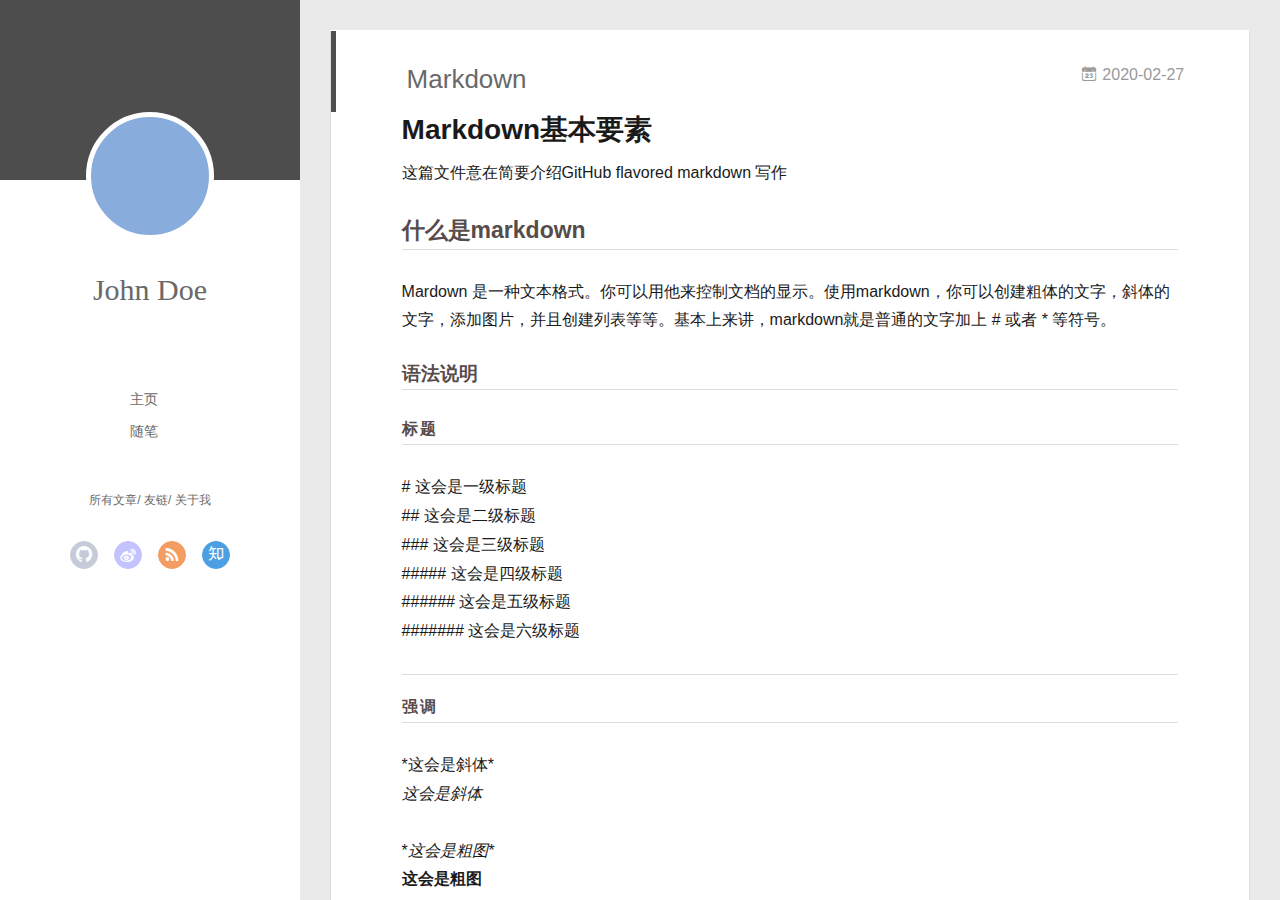
==== commit 4aa13beb: "Site updated: 2020-02-27 17:53:38" ====
--- a/index.html
+++ b/index.html
@@ -151,6 +151,136 @@
           </div>
           <div id="js-content" class="content-ll">
             
+  
+    <article id="post-Markdown" class="article article-type-post  article-index" itemscope itemprop="blogPost">
+  <div class="article-inner">
+    
+      <header class="article-header">
+        
+  
+    <h1 itemprop="name">
+      <a class="article-title" href="/2020/02/27/Markdown/">Markdown</a>
+    </h1>
+  
+
+        
+        <a href="/2020/02/27/Markdown/" class="archive-article-date">
+  	<time datetime="2020-02-27T09:49:20.709Z" itemprop="datePublished"><i class="icon-calendar icon"></i>2020-02-27</time>
+</a>
+        
+      </header>
+    
+    <div class="article-entry" itemprop="articleBody">
+      
+        <h1 id="Markdown基本要素"><a href="#Markdown基本要素" class="headerlink" title="Markdown基本要素"></a>Markdown<strong>基本要素</strong></h1><p>这篇文件意在简要介绍GitHub flavored markdown 写作</p>
+<h2 id="什么是markdown"><a href="#什么是markdown" class="headerlink" title="什么是markdown"></a>什么是markdown</h2><p>Mardown 是一种文本格式。你可以用他来控制文档的显示。使用markdown，你可以创建粗体的文字，斜体的文字，添加图片，并且创建列表等等。基本上来讲，markdown就是普通的文字加上 # 或者 * 等符号。</p>
+<h3 id="语法说明"><a href="#语法说明" class="headerlink" title="语法说明"></a>语法说明</h3><h4 id="标题"><a href="#标题" class="headerlink" title="标题"></a>标题</h4><p># 这会是一级标题<br>## 这会是二级标题<br>### 这会是三级标题<br>##### 这会是四级标题<br>###### 这会是五级标题<br>####### 这会是六级标题</p>
+<hr>
+<h4 id="强调"><a href="#强调" class="headerlink" title="强调"></a>强调</h4><p>*这会是斜体*<br><em>这会是斜体</em></p>
+<p>*<em>这会是粗图*</em><br><strong>这会是粗图</strong></p>
+<p>~~这个文字将会被横线删除~~<br><del>这个文字将会被横线删除</del></p>
+<hr>
+<h4 id="列表"><a href="#列表" class="headerlink" title="列表"></a>列表</h4><h5 id="无序列表"><a href="#无序列表" class="headerlink" title="无序列表"></a>无序列表</h5><p>格式：<br>- 标题1<br>- 标题2<br>...</p>
+<ul>
+<li>item1</li>
+<li>item2</li>
+<li>item3</li>
+</ul>
+<h5 id="有序列表"><a href="#有序列表" class="headerlink" title="有序列表"></a>有序列表</h5><p>格式：<br>\1. 标题1<br>\2. 标题2<br>...</p>
+<ol>
+<li>item1</li>
+<li>item2</li>
+<li>item3</li>
+</ol>
+<hr>
+<p>####插入图片<br>这里演示一下插入图片</p>
+<blockquote>
+<p>基本格式为![alt 属性文本] (图片地址) </p>
+</blockquote>
+<p>这里需要注意一下：在插入本地图片时，如果你需要添加的图片和真正编辑的markdown文件不在同一目录下，使用绝对路径是不可行的。需要 <strong>&quot;迂回&quot;</strong><br>所谓<strong>迂回</strong>，即需要先用../../命令返回上一级文件目录，直至可以顺利找到要添加的图片目录。</p>
+<p>#####举个栗子</p>
+<p>比如你的markdown在~\Desktop\blog 下，需要添加的图片在~\Pictures\F-14下的F-14-Tomcat-Images-wallpaper.png</p>
+<p>你需要做的是</p>
+<p>![ ] (..\Pictures\F-14\F-14-Tomcat-Images-wallpaper.png)</p>
+<hr>
+<p>####链接</p>
+<blockquote>
+<p>基本格式为 [链接名称] (链接地址) 或者 &lt;链接地址&gt;</p>
+</blockquote>
+<p>&lt;<a href="https://binfen1.github.io/&gt;" target="_blank" rel="noopener">https://binfen1.github.io/&gt;</a><br>效果：<br><a href="https://binfen1.github.io/" target="_blank" rel="noopener">https://binfen1.github.io/</a></p>
+<p>[Blog] (<a href="https://binfen1.github.io/" target="_blank" rel="noopener">https://binfen1.github.io/</a>)<br>效果：<br><a href="https://binfen1.github.io/" target="_blank" rel="noopener">Blog</a></p>
+<hr>
+<p>####引用</p>
+<p>正如鲁迅所说：</p>
+<blockquote>
+<p>我没说过这说</p>
+</blockquote>
+<p>&gt;我没说过这说</p>
+<blockquote>
+<p>什么都是我说的<br>——鲁迅</p>
+</blockquote>
+<p>&gt;什么都是我说的<br>/&gt;——鲁迅</p>
+<hr>
+<p>####分割线</p>
+<p>三个或者更多的<br>-– 连字符<br>*** 星号<br>___ 下划线</p>
+<hr>
+<p>####行内代码</p>
+<p>格式为 `code`</p>
+<p>示例：</p>
+<p>我觉得这里使用`&lt;addr&gt;`才对</p>
+<p>效果：</p>
+<p>我觉得这里使用<code>&lt;addr&gt;</code>才对</p>
+<hr>
+<p>####代码块</p>
+<p>你可以在你的代码上面和下面添加```来表示代码块。</p>
+<p>#####代码高亮<br>你可以给你的代码块添加任何一种语言的语法高亮</p>
+<p>例如，给C代码添加语法高亮：</p>
+<p>```C<br>#include&lt;stdio.h&gt;</p>
+<p>int main()<br>{<br>    printf(“hello world!”);<br>    return 0;<br>}<br>```</p>
+<p>会得到下面的效果：</p>
+<figure class="highlight c"><table><tr><td class="gutter"><pre><span class="line">1</span><br><span class="line">2</span><br><span class="line">3</span><br><span class="line">4</span><br><span class="line">5</span><br><span class="line">6</span><br><span class="line">7</span><br><span class="line">8</span><br></pre></td><td class="code"><pre><span class="line"><span class="meta">#<span class="meta-keyword">include</span><span class="meta-string">&lt;stdio.h&gt;</span></span></span><br><span class="line"></span><br><span class="line"><span class="function"><span class="keyword">int</span> <span class="title">main</span><span class="params">()</span></span></span><br><span class="line"><span class="function"></span>&#123;</span><br><span class="line">    <span class="built_in">printf</span>(<span class="string">"hello world!"</span>);</span><br><span class="line"></span><br><span class="line">    <span class="keyword">return</span> <span class="number">0</span>;</span><br><span class="line">&#125;</span><br></pre></td></tr></table></figure>
+<hr>
+
+      
+
+      
+    </div>
+    <div class="article-info article-info-index">
+      
+      
+      
+
+      
+        <p class="article-more-link">
+          <a class="article-more-a" href="/2020/02/27/Markdown/">展开全文 >></a>
+        </p>
+      
+
+      
+      <div class="clearfix"></div>
+    </div>
+  </div>
+</article>
+
+<aside class="wrap-side-operation">
+    <div class="mod-side-operation">
+        
+        <div class="jump-container" id="js-jump-container" style="display:none;">
+            <a href="javascript:void(0)" class="mod-side-operation__jump-to-top">
+                <i class="icon-font icon-back"></i>
+            </a>
+            <div id="js-jump-plan-container" class="jump-plan-container" style="top: -11px;">
+                <i class="icon-font icon-plane jump-plane"></i>
+            </div>
+        </div>
+        
+        
+    </div>
+</aside>
+
+
+
+
   
     <article id="post-first-post" class="article article-type-post  article-index" itemscope itemprop="blogPost">
   <div class="article-inner">
